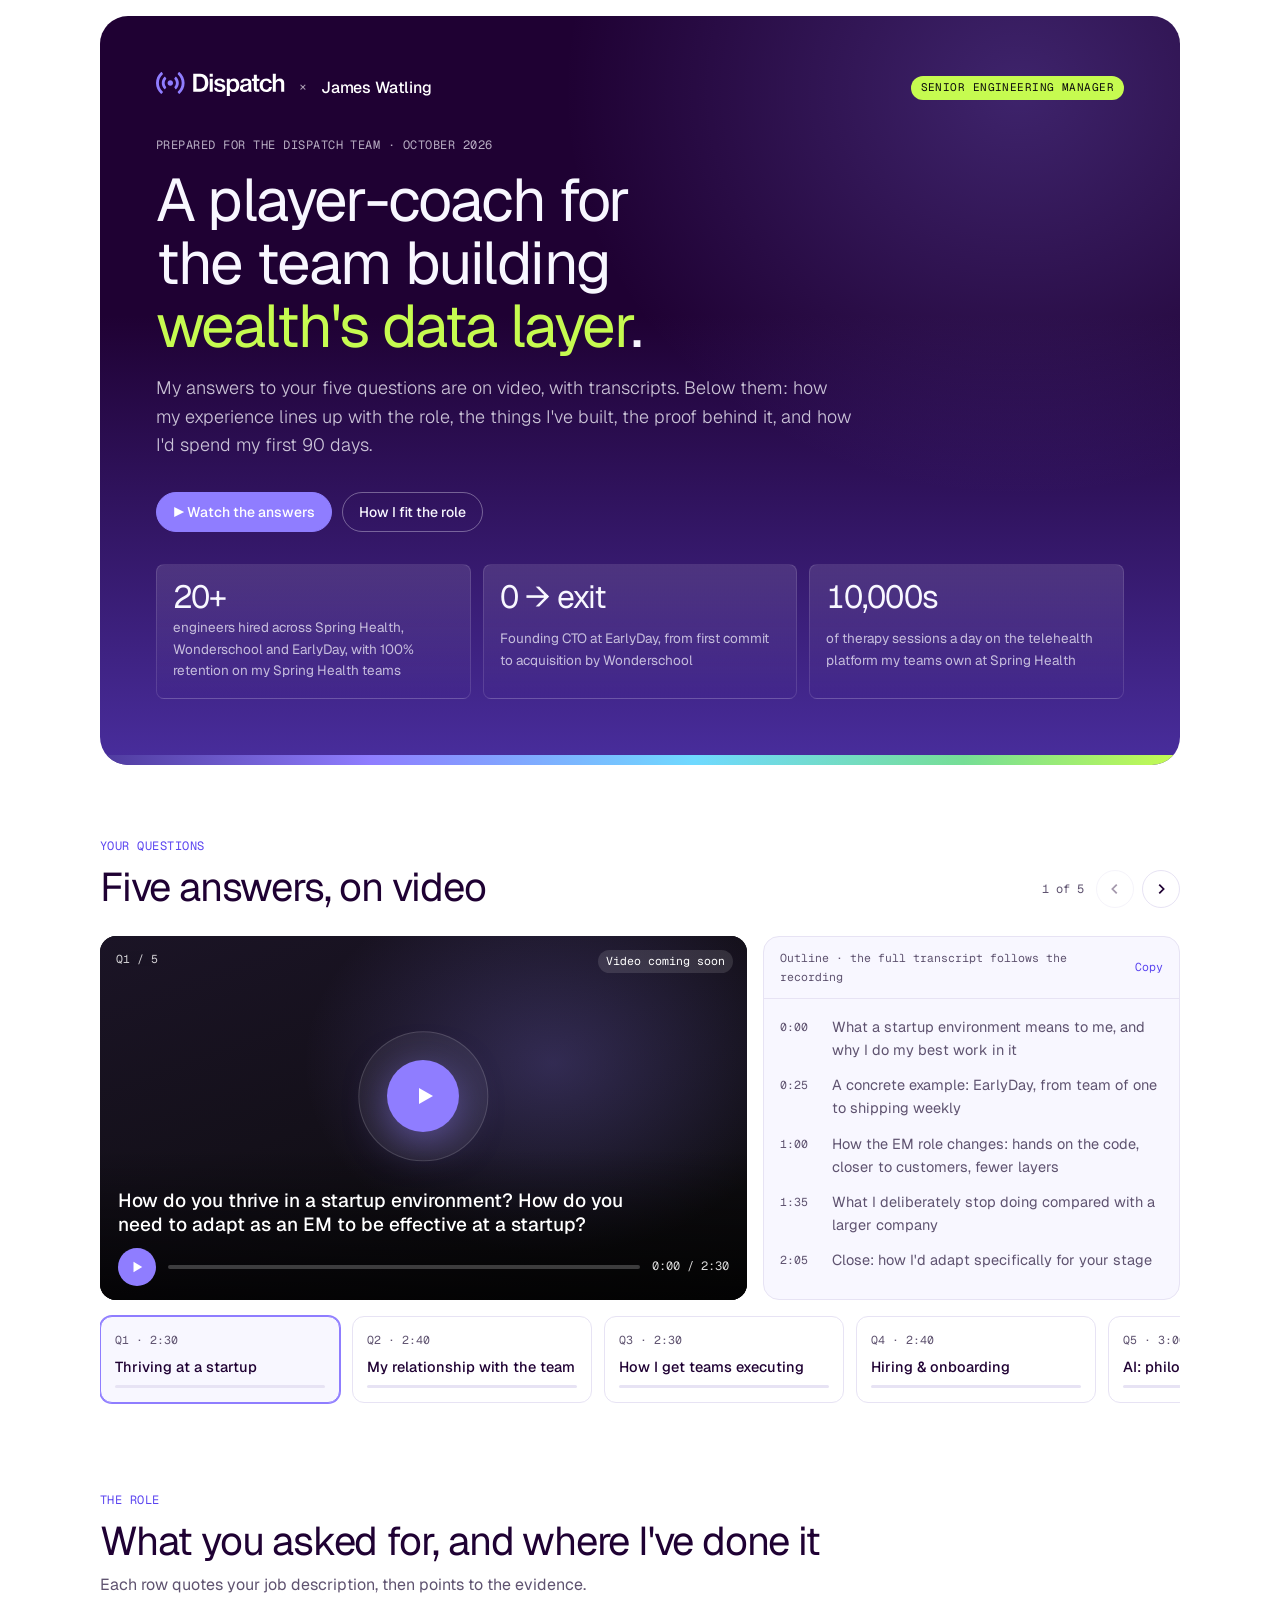
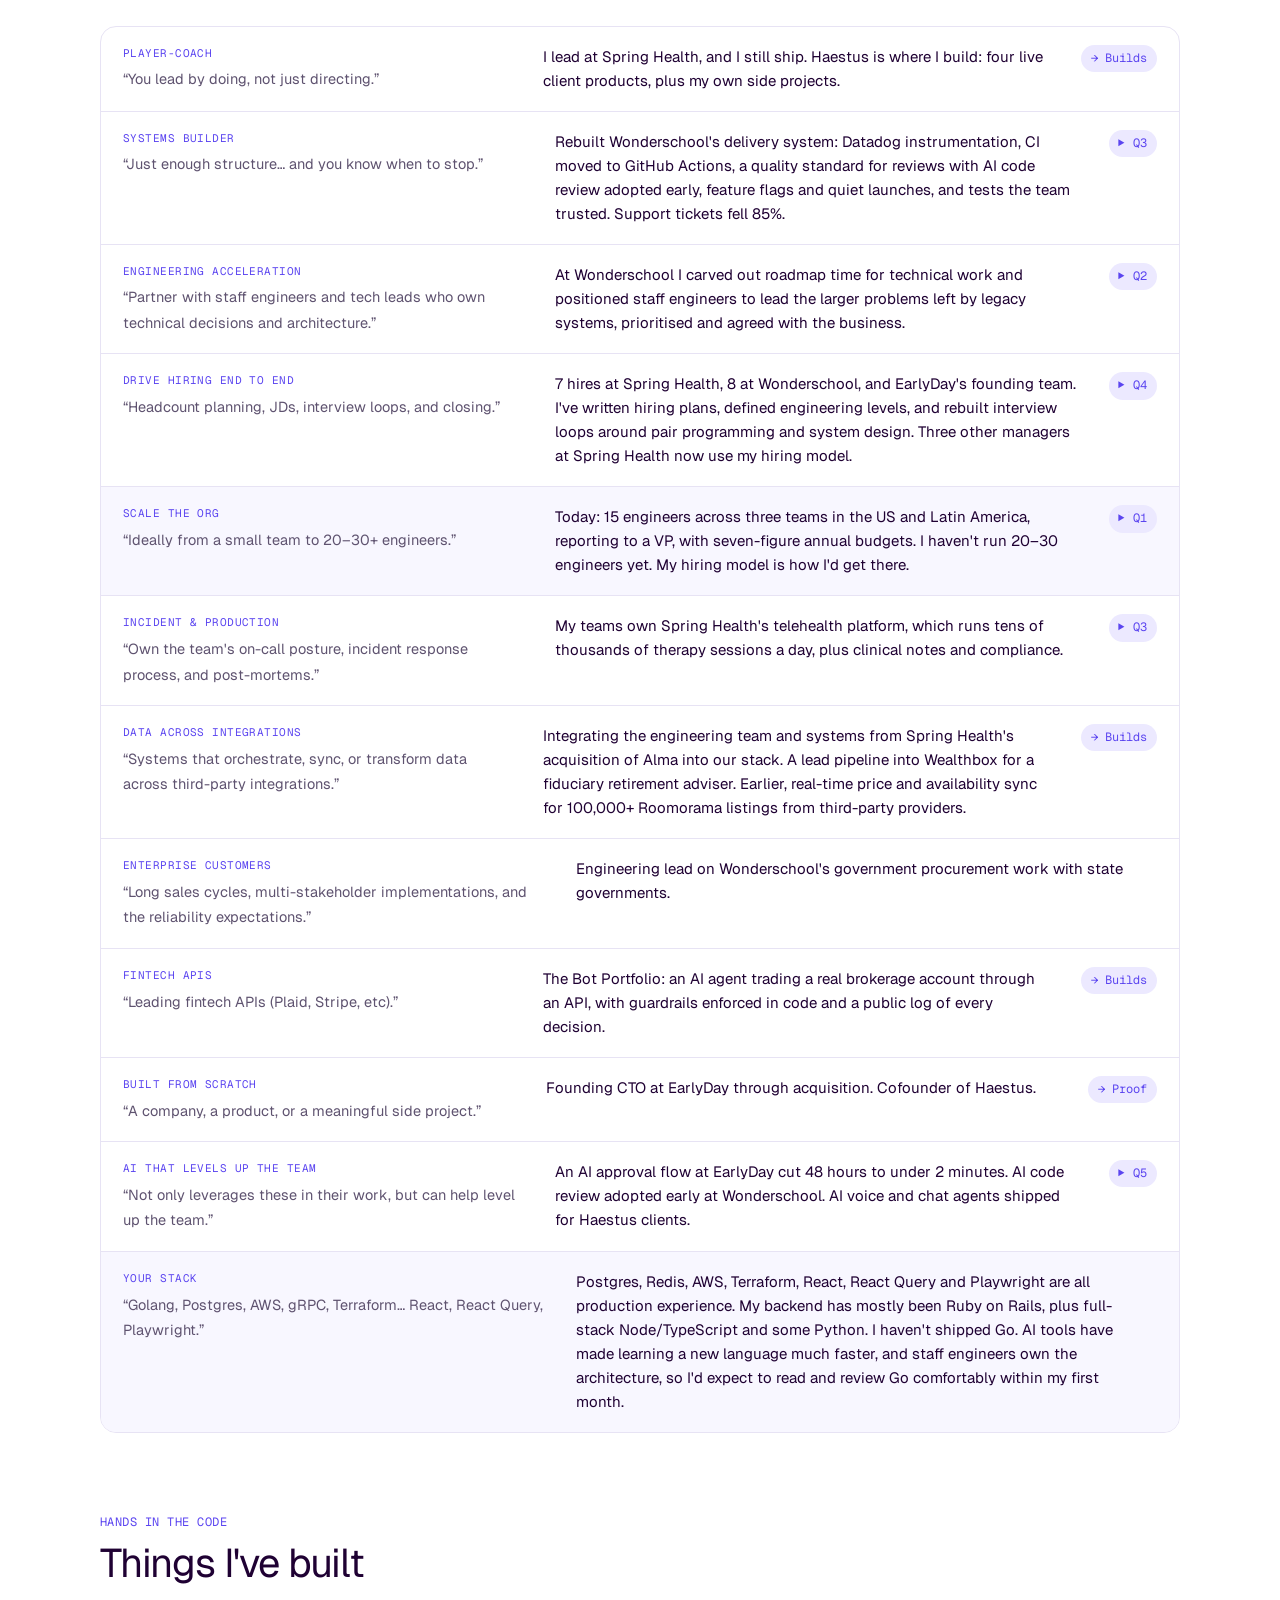
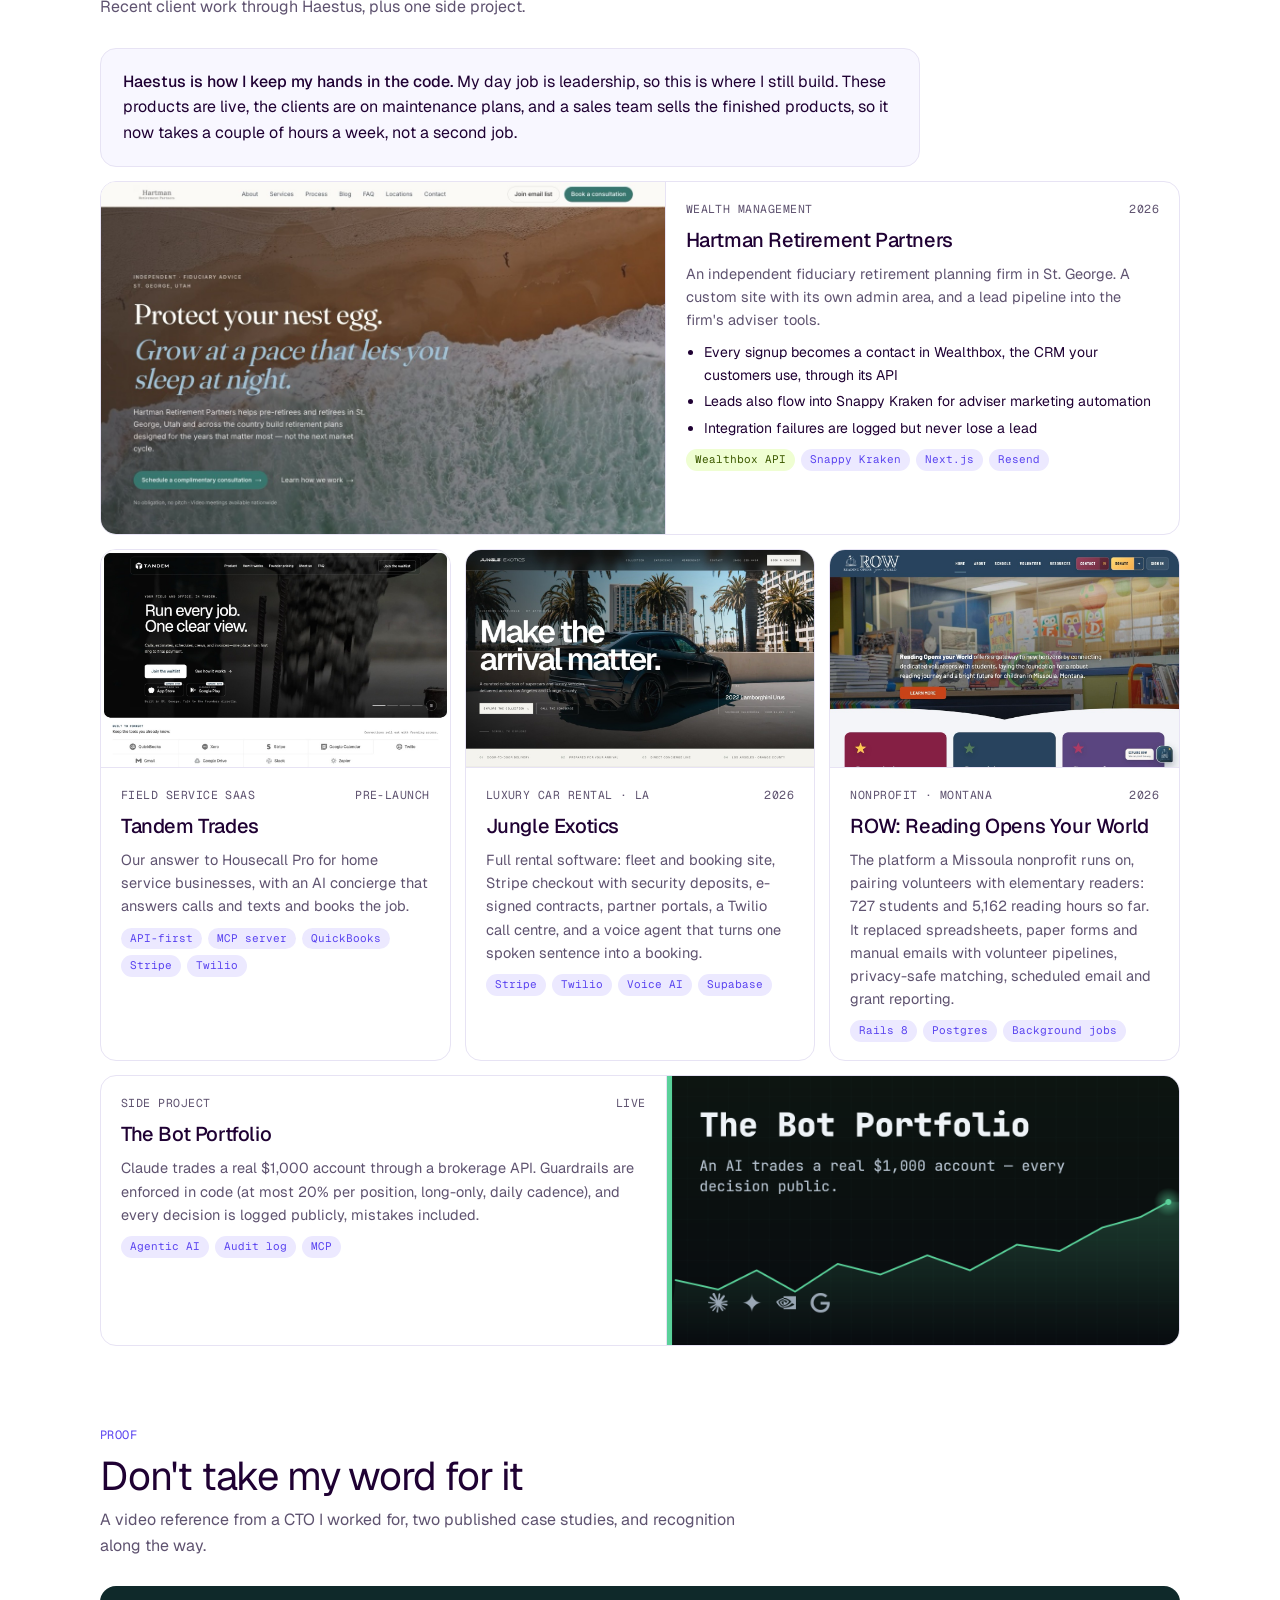
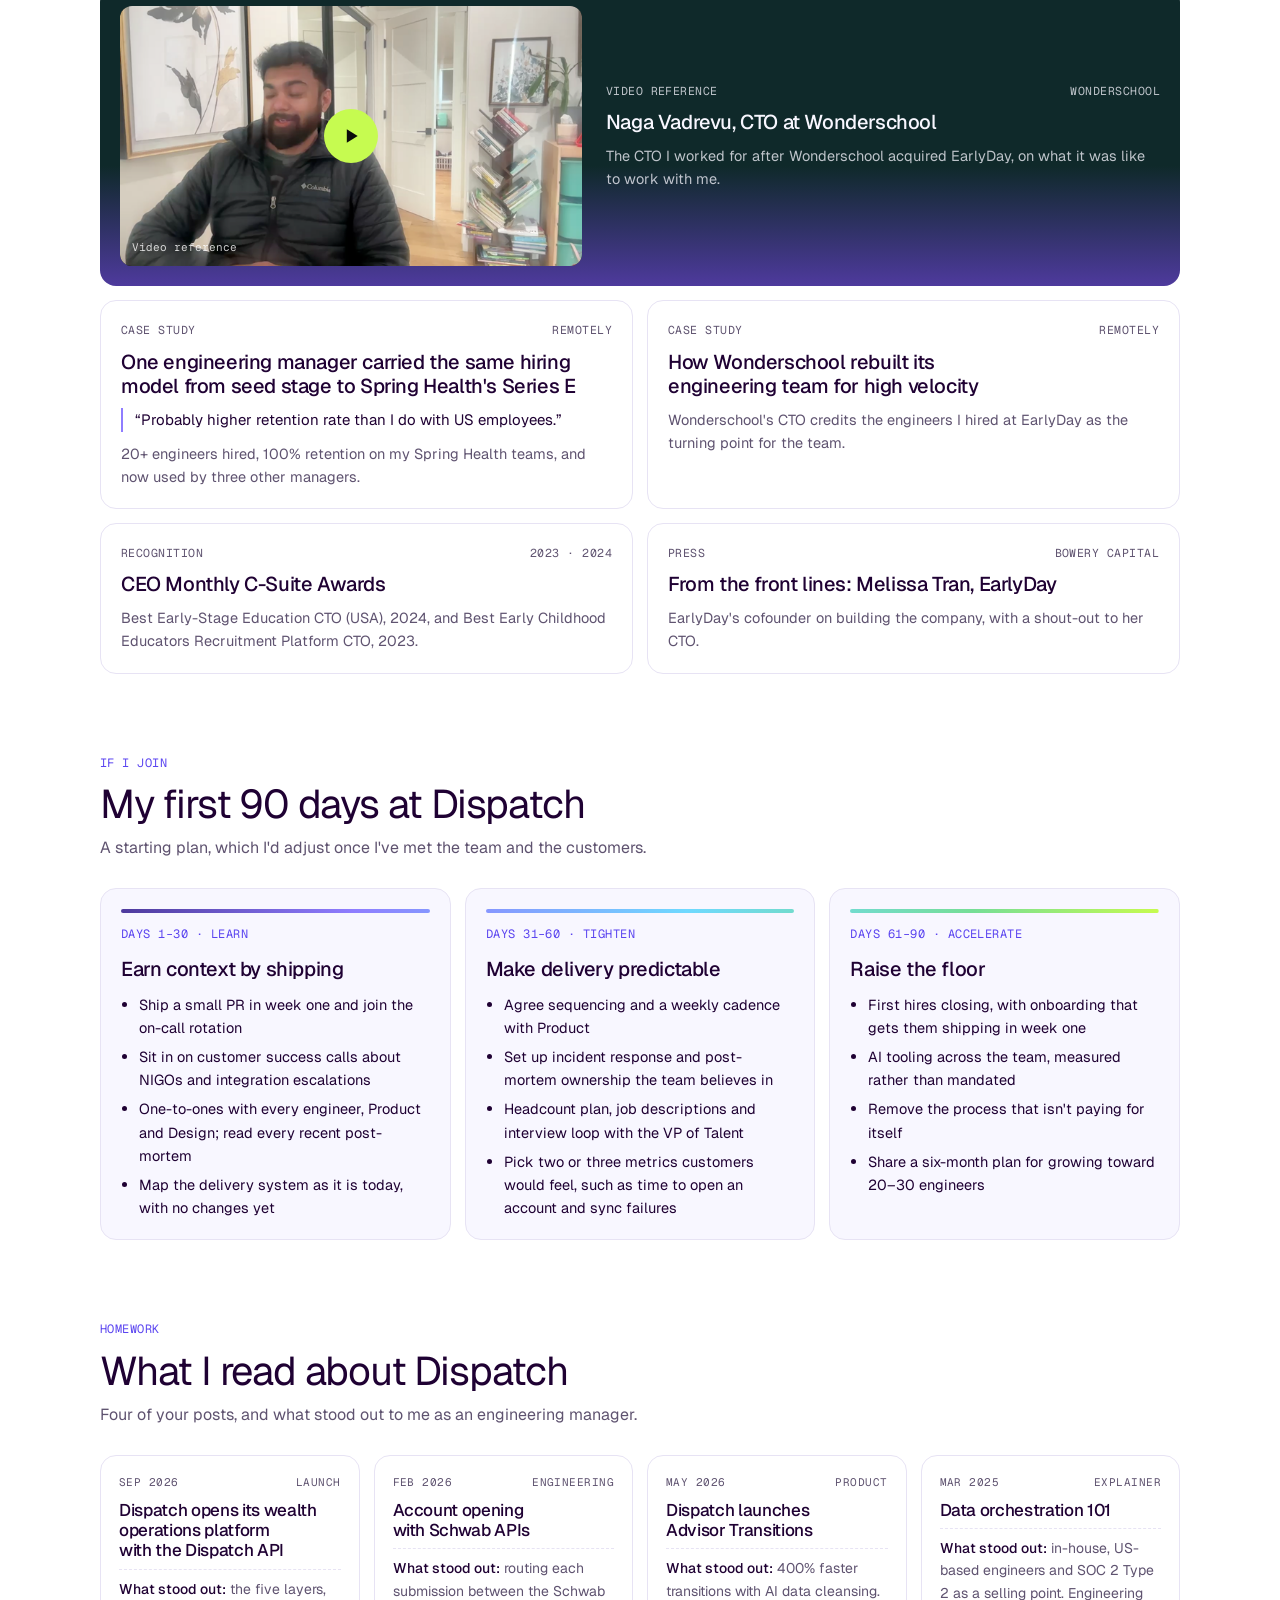
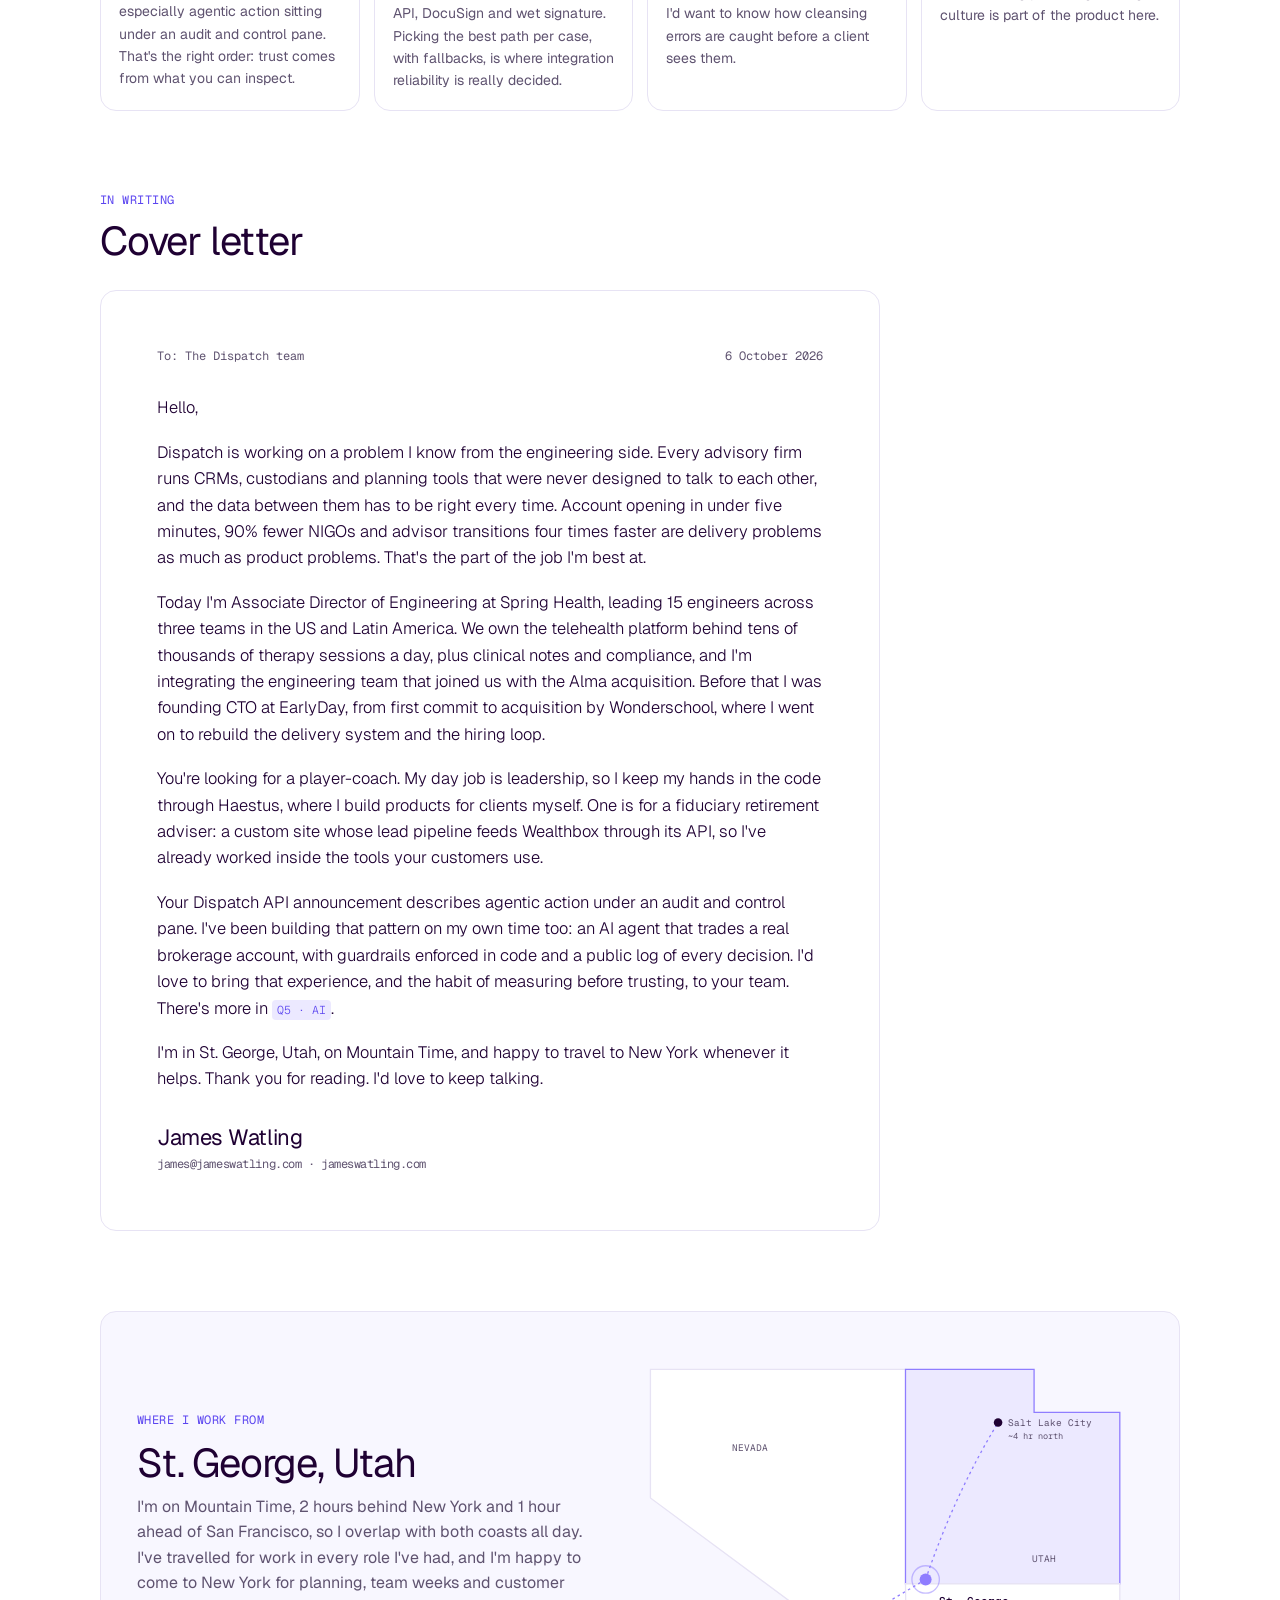
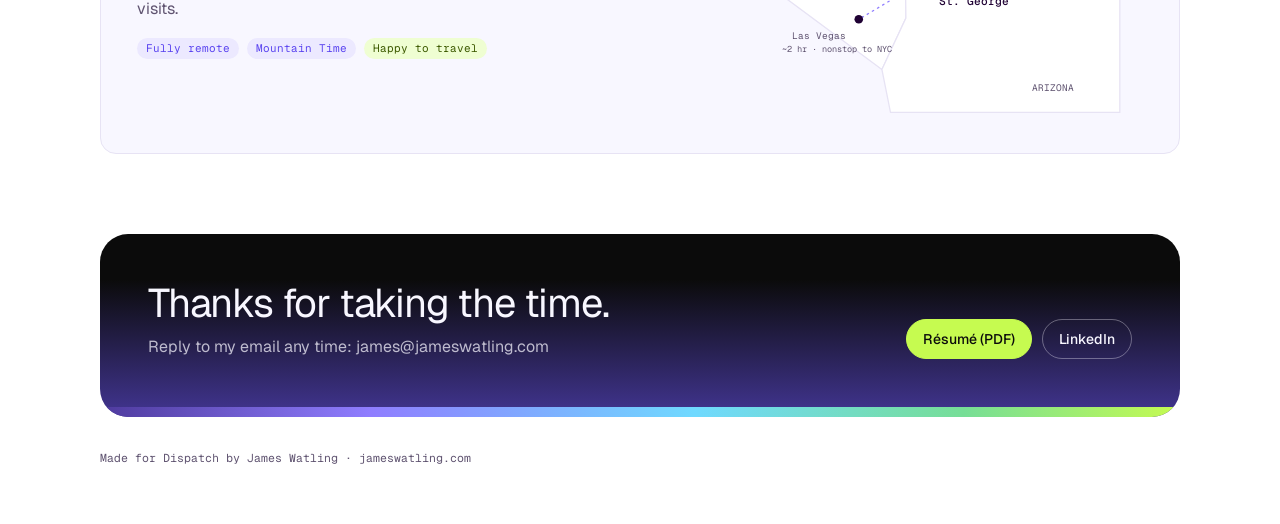
==== apply/dispatch-r8vt/index.html @ 16e6ed68 "feat: add /apply portal with Dispatch application page Shared portal assets (player with transcript " ====
<!DOCTYPE html>
<html lang="en">
<head>
    <meta charset="UTF-8">
    <meta name="viewport" content="width=device-width, initial-scale=1.0">
    <title>James Watling for Dispatch | Senior Engineering Manager</title>
    <meta name="description" content="James Watling's application for Senior Engineering Manager at Dispatch: video answers, role fit, proof and a 90-day plan.">
    <meta name="robots" content="noindex, nofollow, noarchive">
    <meta property="og:title" content="James Watling for Dispatch">
    <meta property="og:description" content="Video answers to your five questions, how my experience lines up with the role, and a 90-day plan.">
    <meta property="og:image" content="https://www.jameswatling.com/profile.jpeg">
    <link rel="icon" href="/favicon.svg" type="image/svg+xml">
    <link rel="preconnect" href="https://fonts.googleapis.com">
    <link rel="preconnect" href="https://fonts.gstatic.com" crossorigin>
    <link rel="stylesheet" href="https://fonts.googleapis.com/css2?family=Geist:wght@300;400;500;600&family=Geist+Mono:wght@400;500&display=swap">
    <link rel="stylesheet" href="/apply/assets/portal.css">

    <script type="application/json" id="portal-config">
    {
        "company": "Dispatch",
        "slug": "dispatch-r8vt",
        "library": "/apply/library/questions.json",
        "questions": ["startup-em", "team-relationship", "execution-systems", "hiring-onboarding", "ai-philosophy"]
    }
    </script>

    <!-- PostHog (session recording on for portal pages) -->
    <script>
        !function(t,e){var o,n,p,r;e.__SV||(window.posthog && window.posthog.__loaded)||(window.posthog=e,e._i=[],e.init=function(i,s,a){function g(t,e){var o=e.split(".");2==o.length&&(t=t[o[0]],e=o[1]),t[e]=function(){t.push([e].concat(Array.prototype.slice.call(arguments,0)))}}p||((p=t.createElement("script")).type="text/javascript",p.crossOrigin="anonymous",p.async=!0,p.src=s.api_host.replace(".i.posthog.com","-assets.i.posthog.com")+"/static/array.js",p.onerror=function(){p=null},(r=t.getElementsByTagName("script")[0]).parentNode.insertBefore(p,r));var u=e;for(void 0!==a?u=e[a]=[]:a="posthog",u.people=u.people||[],Object.defineProperty(u,"toString",{configurable:!0,enumerable:!0,writable:!0,value:function(t){var e="posthog";return"posthog"!==a&&(e+="."+a),t||(e+=" (stub)"),e}}),Object.defineProperty(u.people,"toString",{configurable:!0,enumerable:!0,writable:!0,value:function(){return u.toString(1)+".people (stub)"}}),o="gu mu yu bu ku init Qu Zu Wu Vu Yu el Gu ec zu lc uc cc hc dc vc capture getExtension Ju fu mc calculateEventProperties gc register register_once register_for_session unregister unregister_for_session wc Uu yc getFeatureFlag getFeatureFlagPayload getFeatureFlagResult getAllFeatureFlags isFeatureEnabled reloadFeatureFlags updateFlags updateEarlyAccessFeatureEnrollment getEarlyAccessFeatures on onFeatureFlags onSurveysLoaded onSessionId getSurveys getActiveMatchingSurveys onActiveMatchingSurveysChanged renderSurvey displaySurvey cancelPendingSurvey canRenderSurvey canRenderSurveyAsync kc identify setPersonProperties unsetPersonProperties group resetGroups setPersonPropertiesForFlags resetPersonPropertiesForFlags setGroupPropertiesForFlags resetGroupPropertiesForFlags reset Sc shutdown setIdentity clearIdentity get_distinct_id getGroups get_session_id get_session_replay_url alias set_config startSessionRecording stopSessionRecording sessionRecordingStarted captureException addExceptionStep captureLog startExceptionAutocapture stopExceptionAutocapture loadToolbar get_property getSessionProperty bc rc createPersonProfile setInternalOrTestUser Cu xu opt_in_capturing opt_out_capturing $u has_opted_in_capturing has_opted_out_capturing get_explicit_consent_status is_capturing clear_opt_in_out_capturing nc debug il Os getPageViewId captureTraceFeedback captureTraceMetric Nu".split(" "),n=0;n<o.length;n++)g(u,o[n]);e._i.push([i,s,a])},e.__SV=1)}(document,window.posthog||[]);
        posthog.init('phc_uS9YEzFe4QTakqyvkuMyk5mhcHxp8qTqK6cs4CFxiitN', {
            api_host: 'https://us.i.posthog.com',
            defaults: '2026-05-30',
            person_profiles: 'identified_only',
        })
    </script>
</head>
<body>
<main>
<div class="wrap">
  <header class="hero" id="top">
    <div class="hero-in">
      <div class="hero-top">
        <div class="cobrand"><span aria-label="Dispatch"><svg viewBox="0 0 145 27" fill="none"><path d="M6.63301 0.322838C6.3774 -0.0370736 5.87151 -0.111508 5.53829 0.178039C2.14527 3.12634 0 7.47322 0 12.3212C0 17.1691 2.14527 21.5159 5.53829 24.4643C5.87151 24.7538 6.37739 24.6794 6.63301 24.3194L7.62461 22.9232C7.8615 22.5897 7.79571 22.1311 7.49181 21.8572C4.88551 19.5082 3.24708 16.106 3.24708 12.3212C3.24708 8.53631 4.88551 5.13407 7.49182 2.7851C7.79572 2.51121 7.8615 2.05263 7.62461 1.71907L6.63301 0.322838Z" fill="#8F7DFF"/><path d="M24.6699 2.78511C24.366 2.5112 24.3002 2.05262 24.5371 1.71907L25.5287 0.322839C25.7844 -0.0370731 26.2902 -0.111508 26.6234 0.178038C30.0165 3.12633 32.1618 7.47323 32.1618 12.3212C32.1618 17.1691 30.0165 21.516 26.6234 24.4643C26.2902 24.7538 25.7844 24.6794 25.5287 24.3195L24.5371 22.9233C24.3002 22.5897 24.366 22.1311 24.6699 21.8572C27.2762 19.5083 28.9147 16.106 28.9147 12.3212C28.9147 8.53623 27.2762 5.13407 24.6699 2.78511Z" fill="#8F7DFF"/><path d="M10.4158 5.64885C10.1545 5.28102 9.63276 5.21238 9.31327 5.53086C7.57181 7.26658 6.49414 9.66791 6.49414 12.3209C6.49414 14.9739 7.57181 17.3751 9.31327 19.1109C9.63276 19.4293 10.1545 19.3607 10.4157 18.9929L11.4232 17.5743C11.6497 17.2554 11.598 16.8205 11.3383 16.528C10.3447 15.4087 9.74121 13.9353 9.74121 12.3209C9.74121 10.7065 10.3447 9.23298 11.3383 8.11375C11.598 7.82116 11.6497 7.38637 11.4232 7.06738L10.4158 5.64885Z" fill="#8F7DFF"/><path d="M20.8232 8.11375C20.5634 7.82116 20.5118 7.38638 20.7383 7.06738L21.7458 5.64885C22.007 5.28102 22.5287 5.21238 22.8483 5.53087C24.5898 7.26659 25.6674 9.66784 25.6674 12.3209C25.6674 14.9739 24.5898 17.3752 22.8483 19.1109C22.5287 19.4294 22.007 19.3608 21.7458 18.9929L20.7383 17.5744C20.5118 17.2554 20.5634 16.8206 20.8232 16.528C21.8169 15.4088 22.4204 13.9353 22.4204 12.3209C22.4204 10.7065 21.8169 9.233 20.8232 8.11375Z" fill="#8F7DFF"/><path d="M16.0807 15.4135C17.7887 15.4135 19.1733 14.029 19.1733 12.3211C19.1733 10.6132 17.7887 9.22864 16.0807 9.22864C14.3728 9.22864 12.9883 10.6132 12.9883 12.3211C12.9883 14.029 14.3728 15.4135 16.0807 15.4135Z" fill="#8F7DFF"/><path d="M134.821 7.4277C134.821 7.83205 134.794 8.93725 134.767 9.7729H134.848C135.818 8.23639 137.274 7.31988 139.296 7.31988C142.396 7.31988 144.256 9.23377 144.256 12.3338V22.0919H140.832V12.8998C140.832 11.2016 139.835 10.1503 138.083 10.1503C136.169 10.1503 134.821 11.6059 134.821 13.6546V22.0919H131.398V2.03644H134.821V7.4277Z" fill="currentColor"/><path d="M123.976 22.5232C119.528 22.5232 116.67 19.1807 116.67 14.9216C116.67 10.6355 119.501 7.31989 123.922 7.31989C127.588 7.31989 129.906 9.39552 130.418 12.4955H127.076C126.752 10.932 125.674 9.93465 123.949 9.93465C121.442 9.93465 120.148 12.0103 120.148 14.9216C120.148 17.752 121.442 19.8546 123.949 19.8546C125.836 19.8546 126.968 18.7494 127.156 16.8624H130.499C130.283 20.205 127.83 22.5232 123.976 22.5232Z" fill="currentColor"/><path d="M107.88 10.0425V7.69726H110.091V3.11469H113.46V7.69726H116.344V10.0425H113.46V18.1024C113.46 19.1537 114.026 19.4502 114.997 19.4502C115.347 19.4502 115.832 19.3963 116.102 19.3424H116.264V22.0111C115.697 22.1189 114.916 22.2267 113.999 22.2267C111.681 22.2267 110.091 21.3911 110.091 18.8572V10.0425H107.88Z" fill="currentColor"/><path d="M104.412 22.0919C104.17 21.7685 103.981 21.2024 103.927 20.232H103.873C102.93 21.4989 101.636 22.4424 99.3446 22.4424C96.5412 22.4424 94.4386 20.9867 94.4386 18.1833C94.4386 14.9216 96.9186 14.1398 100.342 13.7355C102.714 13.439 103.9 13.0616 103.9 11.7677C103.9 10.5277 103.038 9.69204 101.312 9.69204C99.3986 9.69204 98.4551 10.5816 98.3742 12.0103H95.1395C95.2473 9.55726 97.1881 7.31989 101.286 7.31989C102.93 7.31989 104.197 7.56249 105.14 8.15553C106.488 8.96422 107.189 10.339 107.189 12.2529V19.8276C107.189 21.0137 107.405 21.6337 107.728 21.8493V22.0919H104.412ZM100.342 20.0972C102.687 20.0972 103.981 18.4798 103.981 16.8624V14.7329C103.307 15.1642 102.229 15.4607 101.178 15.6763C99.0751 16.0807 97.8621 16.512 97.8621 18.1024C97.8621 19.6389 99.0212 20.0972 100.342 20.0972Z" fill="currentColor"/><path d="M79.6847 26.9171V7.69727H83.0003V9.82682H83.0812C84.1055 8.18249 85.5342 7.31989 87.5559 7.31989C91.3029 7.31989 93.7559 10.339 93.7559 14.9216C93.7559 19.5581 91.3298 22.5502 87.4481 22.5502C85.5342 22.5502 83.9707 21.7146 83.0812 20.2589H83.0003C83.0542 20.798 83.1081 21.7146 83.1081 23.0624V26.9171H79.6847ZM86.8012 19.8276C89.0655 19.8276 90.2785 17.8328 90.2785 15.0024C90.2785 12.1451 89.1194 10.0964 86.7742 10.0964C84.1864 10.0964 82.9734 12.2798 82.9734 15.0024C82.9734 17.725 84.1594 19.8276 86.8012 19.8276Z" fill="currentColor"/><path d="M71.9415 22.5502C67.8442 22.5502 65.472 20.5824 65.2563 17.6711H68.545C68.8146 19.3963 70.1354 20.1241 71.9685 20.1241C73.8554 20.1241 74.745 19.3154 74.745 18.1563C74.745 16.7276 73.2893 16.4581 71.025 16.0268C68.3294 15.4876 65.7685 14.8677 65.7685 11.6059C65.7685 8.88335 68.0868 7.31989 71.4563 7.31989C75.2841 7.31989 77.198 9.04509 77.5484 11.552H74.2867C74.0441 10.312 73.1276 9.63813 71.4293 9.63813C69.8389 9.63813 69.0033 10.3659 69.0033 11.3633C69.0033 12.6303 70.4859 12.8729 72.6693 13.2772C75.3919 13.7894 78.0876 14.4364 78.0876 17.9407C78.0876 20.9598 75.4997 22.5502 71.9415 22.5502Z" fill="currentColor"/><path d="M60.3992 5.35206V2.03644H63.9035V5.35206H60.3992ZM60.4531 22.0919V7.69726H63.8765V22.0919H60.4531Z" fill="currentColor"/><path d="M41.9015 22.092V2.0365H49.7997C55.5953 2.0365 58.9109 6.07995 58.9109 12.1721C58.9109 18.1564 55.6492 22.092 49.584 22.092H41.9015ZM45.6484 18.9112H49.3414C53.304 18.9112 55.0831 16.3773 55.0831 12.1721C55.0831 7.99385 53.3849 5.21734 49.4493 5.21734H45.6484V18.9112Z" fill="currentColor"/></svg></span><span class="x">×</span><span class="me">James Watling</span></div>
        <span class="pill-new">Senior Engineering Manager</span>
      </div>
      <div>
        <div class="label" style="color:rgba(248,247,255,.7)">Prepared for the Dispatch team · October 2026</div>
        <h1 style="margin-top:14px">A player-coach for the team building <em>wealth's data layer</em>.</h1>
        <p class="lede">My answers to your five questions are on video, with transcripts. Below them: how my experience lines up with the role, the things I've built, the proof behind it, and how I'd spend my first 90 days.</p>
      </div>
      <div class="actions">
        <a class="btn" href="#answers">▶ Watch the answers</a>
        <a class="btn ghost" href="#fit">How I fit the role</a>
      </div>
      <div class="stats">
        <div class="stat"><b>20+</b><span>engineers hired across Spring Health, Wonderschool and EarlyDay, with 100% retention on my Spring Health teams</span></div>
        <div class="stat"><b>0 → exit</b><span>Founding CTO at EarlyDay, from first commit to acquisition by Wonderschool</span></div>
        <div class="stat"><b>10,000s</b><span>of therapy sessions a day on the telehealth platform my teams own at Spring Health</span></div>
      </div>
    </div>
    <div class="strip"></div>
  </header>

  <section id="answers" data-sec="Answers">
    <div class="sec-head">
      <div><span class="label">Your questions</span><h2>Five answers, on video</h2></div>
      <div class="nav-btns">
        <span class="pos" id="pos">1 of 5</span>
        <button id="prev" aria-label="Previous question"><svg viewBox="0 0 16 16" fill="none" stroke="currentColor" stroke-width="2"><path d="M10 3 5 8l5 5"/></svg></button>
        <button id="next" aria-label="Next question"><svg viewBox="0 0 16 16" fill="none" stroke="currentColor" stroke-width="2"><path d="m6 3 5 5-5 5"/></svg></button>
      </div>
    </div>
    <div class="player">
      <div class="stage" id="stage">
        <span class="counter" id="counter">Q1 / 5</span>
        <span class="ph">Video coming soon</span>
        <div class="face" aria-hidden="true">JW</div>
        <button class="big-play" id="bigPlay" aria-label="Play answer"><svg viewBox="0 0 24 24" fill="currentColor"><path d="M6 4l14 8-14 8z"/></svg></button>
        <div class="lower">
          <div class="qtitle" id="qtitle"></div>
          <div class="controls">
            <button class="play" id="play" aria-label="Play"><svg viewBox="0 0 16 16" fill="currentColor" id="playIcon"><path d="M4 2l10 6-10 6z"/></svg></button>
            <div class="bar" id="bar"><i id="fill"></i></div>
            <span class="time" id="time">0:00 / 0:00</span>
          </div>
        </div>
      </div>
      <aside class="transcript" aria-label="Transcript">
        <div class="t-head"><span id="tHead">Transcript</span><button id="copyT">Copy</button></div>
        <div class="t-body" id="tbody"></div>
      </aside>
    </div>
    <div class="rail" id="rail" role="list"></div>
  </section>

  <section id="fit" data-sec="Role fit">
    <div class="sec-head">
      <div><span class="label">The role</span><h2>What you asked for, and where I've done it</h2>
      <p>Each row quotes your job description, then points to the evidence.</p></div>
    </div>
    <div class="fit">
      <div class="fit-row"><div class="ask"><span class="label">Player-Coach</span><q>You lead by doing, not just directing.</q></div>
        <div class="ev">I lead at Spring Health, and I still ship. Haestus is where I build: four live client products, plus my own side projects.</div>
        <div class="go"><button data-goto-sec="builds">→ Builds</button></div></div>
      <div class="fit-row"><div class="ask"><span class="label">Systems Builder</span><q>Just enough structure… and you know when to stop.</q></div>
        <div class="ev">Rebuilt Wonderschool's delivery system: Datadog instrumentation, CI moved to GitHub Actions, a quality standard for reviews with AI code review adopted early, feature flags and quiet launches, and tests the team trusted. Support tickets fell 85%.</div>
        <div class="go"><button data-goto-q="execution-systems">▶ Q3</button></div></div>
      <div class="fit-row"><div class="ask"><span class="label">Engineering Acceleration</span><q>Partner with staff engineers and tech leads who own technical decisions and architecture.</q></div>
        <div class="ev">At Wonderschool I carved out roadmap time for technical work and positioned staff engineers to lead the larger problems left by legacy systems, prioritised and agreed with the business.</div>
        <div class="go"><button data-goto-q="team-relationship">▶ Q2</button></div></div>
      <div class="fit-row"><div class="ask"><span class="label">Drive hiring end to end</span><q>Headcount planning, JDs, interview loops, and closing.</q></div>
        <div class="ev">7 hires at Spring Health, 8 at Wonderschool, and EarlyDay's founding team. I've written hiring plans, defined engineering levels, and rebuilt interview loops around pair programming and system design. Three other managers at Spring Health now use my hiring model.</div>
        <div class="go"><button data-goto-q="hiring-onboarding">▶ Q4</button></div></div>
      <div class="fit-row gap"><div class="ask"><span class="label">Scale the org</span><q>Ideally from a small team to 20–30+ engineers.</q></div>
        <div class="ev">Today: 15 engineers across three teams in the US and Latin America, reporting to a VP, with seven-figure annual budgets. I haven't run 20–30 engineers yet. My hiring model is how I'd get there.</div>
        <div class="go"><button data-goto-q="startup-em">▶ Q1</button></div></div>
      <div class="fit-row"><div class="ask"><span class="label">Incident &amp; production</span><q>Own the team's on-call posture, incident response process, and post-mortems.</q></div>
        <div class="ev">My teams own Spring Health's telehealth platform, which runs tens of thousands of therapy sessions a day, plus clinical notes and compliance.</div>
        <div class="go"><button data-goto-q="execution-systems">▶ Q3</button></div></div>
      <div class="fit-row"><div class="ask"><span class="label">Data across integrations</span><q>Systems that orchestrate, sync, or transform data across third-party integrations.</q></div>
        <div class="ev">Integrating the engineering team and systems from Spring Health's acquisition of Alma into our stack. A lead pipeline into Wealthbox for a fiduciary retirement adviser. Earlier, real-time price and availability sync for 100,000+ Roomorama listings from third-party providers.</div>
        <div class="go"><button data-goto-sec="builds">→ Builds</button></div></div>
      <div class="fit-row"><div class="ask"><span class="label">Enterprise customers</span><q>Long sales cycles, multi-stakeholder implementations, and the reliability expectations.</q></div>
        <div class="ev">Engineering lead on Wonderschool's government procurement work with state governments.</div>
        <div class="go"></div></div>
      <div class="fit-row"><div class="ask"><span class="label">Fintech APIs</span><q>Leading fintech APIs (Plaid, Stripe, etc).</q></div>
        <div class="ev">The Bot Portfolio: an AI agent trading a real brokerage account through an API, with guardrails enforced in code and a public log of every decision.</div>
        <div class="go"><button data-goto-sec="builds">→ Builds</button></div></div>
      <div class="fit-row"><div class="ask"><span class="label">Built from scratch</span><q>A company, a product, or a meaningful side project.</q></div>
        <div class="ev">Founding CTO at EarlyDay through acquisition. Cofounder of Haestus.</div>
        <div class="go"><button data-goto-sec="proof">→ Proof</button></div></div>
      <div class="fit-row"><div class="ask"><span class="label">AI that levels up the team</span><q>Not only leverages these in their work, but can help level up the team.</q></div>
        <div class="ev">An AI approval flow at EarlyDay cut 48 hours to under 2 minutes. AI code review adopted early at Wonderschool. AI voice and chat agents shipped for Haestus clients.</div>
        <div class="go"><button data-goto-q="ai-philosophy">▶ Q5</button></div></div>
      <div class="fit-row gap"><div class="ask"><span class="label">Your stack</span><q>Golang, Postgres, AWS, gRPC, Terraform… React, React Query, Playwright.</q></div>
        <div class="ev">Postgres, Redis, AWS, Terraform, React, React Query and Playwright are all production experience. My backend has mostly been Ruby on Rails, plus full-stack Node/TypeScript and some Python. I haven't shipped Go. AI tools have made learning a new language much faster, and staff engineers own the architecture, so I'd expect to read and review Go comfortably within my first month.</div>
        <div class="go"></div></div>
    </div>
  </section>

  <section id="builds" data-sec="Builds">
    <div class="sec-head">
      <div><span class="label">Hands in the code</span><h2>Things I've built</h2>
      <p>Recent client work through Haestus, plus one side project.</p></div>
    </div>
    <div class="builds-intro">
      <p><b>Haestus is how I keep my hands in the code.</b> My day job is leadership, so this is where I still build. These products are live, the clients are on maintenance plans, and a sales team sells the finished products, so it now takes a couple of hours a week, not a second job.</p>
    </div>
    <div class="builds">
      <a class="build wide" href="https://www.hartmanretirement.com" target="_blank" rel="noopener" data-track="build_opened" data-label="Hartman Retirement Partners">
        <div class="shot"><img src="/apply/assets/shots/hartman.jpg" alt="Hartman Retirement Partners homepage" loading="lazy"></div>
        <div class="body">
          <span class="k"><span>Wealth management</span><span>2026</span></span>
          <h3>Hartman Retirement Partners</h3>
          <p>An independent fiduciary retirement planning firm in St. George. A custom site with its own admin area, and a lead pipeline into the firm's adviser tools.</p>
          <ul><li>Every signup becomes a contact in Wealthbox, the CRM your customers use, through its API</li><li>Leads also flow into Snappy Kraken for adviser marketing automation</li><li>Integration failures are logged but never lose a lead</li></ul>
          <div class="chips"><span class="chip lime">Wealthbox API</span><span class="chip">Snappy Kraken</span><span class="chip">Next.js</span><span class="chip">Resend</span></div>
        </div>
      </a>
      <a class="build" href="https://tandemtrades.app" target="_blank" rel="noopener" data-track="build_opened" data-label="Tandem Trades">
        <div class="shot"><img src="/apply/assets/shots/tandem.jpg" alt="Tandem Trades homepage" loading="lazy"></div>
        <div class="body">
          <span class="k"><span>Field service SaaS</span><span>Pre-launch</span></span>
          <h3>Tandem Trades</h3>
          <p>Our answer to Housecall Pro for home service businesses, with an AI concierge that answers calls and texts and books the job.</p>
          <div class="chips"><span class="chip">API-first</span><span class="chip">MCP server</span><span class="chip">QuickBooks</span><span class="chip">Stripe</span><span class="chip">Twilio</span></div>
        </div>
      </a>
      <a class="build" href="https://jungle.haestus.dev" target="_blank" rel="noopener" data-track="build_opened" data-label="Jungle Exotics">
        <div class="shot"><img src="/apply/assets/shots/jungle.jpg" alt="Jungle Exotics homepage" loading="lazy"></div>
        <div class="body">
          <span class="k"><span>Luxury car rental · LA</span><span>2026</span></span>
          <h3>Jungle Exotics</h3>
          <p>Full rental software: fleet and booking site, Stripe checkout with security deposits, e-signed contracts, partner portals, a Twilio call centre, and a voice agent that turns one spoken sentence into a booking.</p>
          <div class="chips"><span class="chip">Stripe</span><span class="chip">Twilio</span><span class="chip">Voice AI</span><span class="chip">Supabase</span></div>
        </div>
      </a>
      <a class="build" href="https://readwithrow.org" target="_blank" rel="noopener" data-track="build_opened" data-label="ROW, Reading Opens Your World">
        <div class="shot"><img src="/apply/assets/shots/row.jpg" alt="ROW, Reading Opens Your World homepage" loading="lazy"></div>
        <div class="body">
          <span class="k"><span>Nonprofit · Montana</span><span>2026</span></span>
          <h3>ROW: Reading Opens Your World</h3>
          <p>The platform a Missoula nonprofit runs on, pairing volunteers with elementary readers: 727 students and 5,162 reading hours so far. It replaced spreadsheets, paper forms and manual emails with volunteer pipelines, privacy-safe matching, scheduled email and grant reporting.</p>
          <div class="chips"><span class="chip">Rails 8</span><span class="chip">Postgres</span><span class="chip">Background jobs</span></div>
        </div>
      </a>
      <a class="build wide flip" href="https://thebotportfolio.com" target="_blank" rel="noopener" data-track="build_opened" data-label="The Bot Portfolio">
        <div class="shot"><img src="/botportfolio-og.png" alt="The Bot Portfolio" loading="lazy" style="object-position:left center"></div>
        <div class="body">
          <span class="k"><span>Side project</span><span>Live</span></span>
          <h3>The Bot Portfolio</h3>
          <p>Claude trades a real $1,000 account through a brokerage API. Guardrails are enforced in code (at most 20% per position, long-only, daily cadence), and every decision is logged publicly, mistakes included.</p>
          <div class="chips"><span class="chip">Agentic AI</span><span class="chip">Audit log</span><span class="chip">MCP</span></div>
        </div>
      </a>
    </div>
  </section>

  <section id="proof" data-sec="Proof">
    <div class="sec-head">
      <div><span class="label">Proof</span><h2>Don't take my word for it</h2>
      <p>A video reference from a CTO I worked for, two published case studies, and recognition along the way.</p></div>
    </div>
    <div class="proof">
      <div class="pc feature">
        <div class="mini-stage" data-inline-video="/naga.mp4" data-name="Naga reference video" role="button" tabindex="0" aria-label="Play video reference from Naga Vadrevu">
          <img src="/naga-poster.png" alt="" loading="lazy">
          <span><svg width="20" height="20" viewBox="0 0 24 24" fill="currentColor"><path d="M7 4l13 8-13 8z"/></svg></span>
          <small>Video reference</small>
        </div>
        <div style="display:grid;gap:10px;align-content:center"><span class="k"><span>Video reference</span><span>Wonderschool</span></span><h3>Naga Vadrevu, CTO at Wonderschool</h3><p>The CTO I worked for after Wonderschool acquired EarlyDay, on what it was like to work with me.</p></div>
      </div>
      <a class="pc" href="https://www.remotely.works/customer-stories/spring-health-builds-engineering-teams-that-last" target="_blank" rel="noopener" data-track="proof_opened" data-label="the Remotely Spring Health case study">
        <span class="k"><span>Case study</span><span>Remotely</span></span>
        <h3>One engineering manager carried the same hiring model from seed stage to Spring Health's Series E</h3>
        <blockquote>“Probably higher retention rate than I do with US employees.”</blockquote>
        <p>20+ engineers hired, 100% retention on my Spring Health teams, and now used by three other managers.</p>
      </a>
      <a class="pc" href="https://www.remotely.works/customer-stories/wonderschool" target="_blank" rel="noopener" data-track="proof_opened" data-label="the Remotely Wonderschool case study">
        <span class="k"><span>Case study</span><span>Remotely</span></span>
        <h3>How Wonderschool rebuilt its engineering team for high velocity</h3>
        <p>Wonderschool's CTO credits the engineers I hired at EarlyDay as the turning point for the team.</p>
      </a>
      <a class="pc" href="https://www.ceo-review.com/winners/earlyday-2/" target="_blank" rel="noopener" data-track="proof_opened" data-label="the CEO Monthly award">
        <span class="k"><span>Recognition</span><span>2023 · 2024</span></span>
        <h3>CEO Monthly C-Suite Awards</h3>
        <p>Best Early-Stage Education CTO (USA), 2024, and Best Early Childhood Educators Recruitment Platform CTO, 2023.</p>
      </a>
      <a class="pc" href="https://bowerycap.com/blog/insights/from-the-front-lines-melissa-tran-earlyday" target="_blank" rel="noopener" data-track="proof_opened" data-label="the Bowery Capital founder interview">
        <span class="k"><span>Press</span><span>Bowery Capital</span></span>
        <h3>From the front lines: Melissa Tran, EarlyDay</h3>
        <p>EarlyDay's cofounder on building the company, with a shout-out to her CTO.</p>
      </a>
    </div>
  </section>

  <section id="plan" data-sec="First 90 days">
    <div class="sec-head">
      <div><span class="label">If I join</span><h2>My first 90 days at Dispatch</h2>
      <p>A starting plan, which I'd adjust once I've met the team and the customers.</p></div>
    </div>
    <div class="plan">
      <div class="phase"><div class="bar2" style="background-position:0 0"></div><span class="label">Days 1–30 · Learn</span><h3>Earn context by shipping</h3>
        <ul><li>Ship a small PR in week one and join the on-call rotation</li><li>Sit in on customer success calls about NIGOs and integration escalations</li><li>One-to-ones with every engineer, Product and Design; read every recent post-mortem</li><li>Map the delivery system as it is today, with no changes yet</li></ul></div>
      <div class="phase"><div class="bar2" style="background-position:50% 0"></div><span class="label">Days 31–60 · Tighten</span><h3>Make delivery predictable</h3>
        <ul><li>Agree sequencing and a weekly cadence with Product</li><li>Set up incident response and post-mortem ownership the team believes in</li><li>Headcount plan, job descriptions and interview loop with the VP of Talent</li><li>Pick two or three metrics customers would feel, such as time to open an account and sync failures</li></ul></div>
      <div class="phase"><div class="bar2" style="background-position:100% 0"></div><span class="label">Days 61–90 · Accelerate</span><h3>Raise the floor</h3>
        <ul><li>First hires closing, with onboarding that gets them shipping in week one</li><li>AI tooling across the team, measured rather than mandated</li><li>Remove the process that isn't paying for itself</li><li>Share a six-month plan for growing toward 20–30 engineers</li></ul></div>
    </div>
  </section>

  <section id="reading" data-sec="Reading">
    <div class="sec-head">
      <div><span class="label">Homework</span><h2>What I read about Dispatch</h2>
      <p>Four of your posts, and what stood out to me as an engineering manager.</p></div>
    </div>
    <div class="reads">
      <a class="rd" href="https://www.dispatch.io/blog/dispatch-opens-its-wealth-operations-platform-to-the-industry-with-launch-of-the-dispatch-api" target="_blank" rel="noopener" data-track="article_clicked" data-label="the Dispatch API launch post">
        <span class="k"><span>Sep 2026</span><span>Launch</span></span><h3 style="font-size:17px">Dispatch opens its wealth operations platform with the Dispatch API</h3>
        <span class="take"><b>What stood out:</b> the five layers, especially agentic action sitting under an audit and control pane. That's the right order: trust comes from what you can inspect.</span></a>
      <a class="rd" href="https://www.dispatch.io/blog/dispatch-account-opening-with-schwab-apis" target="_blank" rel="noopener" data-track="article_clicked" data-label="the Schwab APIs post">
        <span class="k"><span>Feb 2026</span><span>Engineering</span></span><h3 style="font-size:17px">Account opening with Schwab APIs</h3>
        <span class="take"><b>What stood out:</b> routing each submission between the Schwab API, DocuSign and wet signature. Picking the best path per case, with fallbacks, is where integration reliability is really decided.</span></a>
      <a class="rd" href="https://www.dispatch.io/blog/dispatch-launches-advisor-transitions" target="_blank" rel="noopener" data-track="article_clicked" data-label="the Advisor Transitions post">
        <span class="k"><span>May 2026</span><span>Product</span></span><h3 style="font-size:17px">Dispatch launches Advisor Transitions</h3>
        <span class="take"><b>What stood out:</b> 400% faster transitions with AI data cleansing. I'd want to know how cleansing errors are caught before a client sees them.</span></a>
      <a class="rd" href="https://www.dispatch.io/blog/data-orchestration-101" target="_blank" rel="noopener" data-track="article_clicked" data-label="the Data orchestration 101 post">
        <span class="k"><span>Mar 2025</span><span>Explainer</span></span><h3 style="font-size:17px">Data orchestration 101</h3>
        <span class="take"><b>What stood out:</b> in-house, US-based engineers and SOC 2 Type 2 as a selling point. Engineering culture is part of the product here.</span></a>
    </div>
  </section>

  <section id="letter" data-sec="Cover letter">
    <div class="sec-head"><div><span class="label">In writing</span><h2>Cover letter</h2></div></div>
    <article class="letter">
      <div class="meta"><span>To: The Dispatch team</span><span>6 October 2026</span></div>
      <p>Hello,</p>
      <p>Dispatch is working on a problem I know from the engineering side. Every advisory firm runs CRMs, custodians and planning tools that were never designed to talk to each other, and the data between them has to be right every time. Account opening in under five minutes, 90% fewer NIGOs and advisor transitions four times faster are delivery problems as much as product problems. That's the part of the job I'm best at.</p>
      <p>Today I'm Associate Director of Engineering at Spring Health, leading 15 engineers across three teams in the US and Latin America. We own the telehealth platform behind tens of thousands of therapy sessions a day, plus clinical notes and compliance, and I'm integrating the engineering team that joined us with the Alma acquisition. Before that I was founding CTO at EarlyDay, from first commit to acquisition by Wonderschool, where I went on to rebuild the delivery system and the hiring loop.</p>
      <p>You're looking for a player-coach. My day job is leadership, so I keep my hands in the code through Haestus, where I build products for clients myself. One is for a fiduciary retirement adviser: a custom site whose lead pipeline feeds Wealthbox through its API, so I've already worked inside the tools your customers use.</p>
      <p>Your Dispatch API announcement describes agentic action under an audit and control pane. I've been building that pattern on my own time too: an AI agent that trades a real brokerage account, with guardrails enforced in code and a public log of every decision. I'd love to bring that experience, and the habit of measuring before trusting, to your team. There's more in <button class="ref" data-goto-q="ai-philosophy">Q5 · AI</button>.</p>
      <p>I'm in St. George, Utah, on Mountain Time, and happy to travel to New York whenever it helps. Thank you for reading. I'd love to keep talking.</p>
      <div class="sig">James Watling<small>james@jameswatling.com · jameswatling.com</small></div>
    </article>
  </section>

  <section id="where" data-sec="Location">
    <div class="where">
      <div>
        <span class="label" style="color:var(--purple-ink)">Where I work from</span>
        <h2 style="margin-top:10px">St. George, Utah</h2>
        <p>I'm on Mountain Time, 2 hours behind New York and 1 hour ahead of San Francisco, so I overlap with both coasts all day. I've travelled for work in every role I've had, and I'm happy to come to New York for planning, team weeks and customer visits.</p>
        <div class="facts"><span class="chip">Fully remote</span><span class="chip">Mountain Time</span><span class="chip lime">Happy to travel</span></div>
      </div>
      <svg class="map" viewBox="0 0 600 430" role="img" aria-label="Map showing St. George in southern Utah, about two hours from Las Vegas and four hours from Salt Lake City">
        <polygon class="state" points="25,25 323,25 323,315 295,375 25,175"/>
        <polygon class="state home" points="322.5,25 472.5,25 472.5,75 572.5,75 572.5,275 322.5,275"/>
        <polygon class="state" points="322.5,275 572.5,275 572.5,425 305,425 295,375 323,315"/>
        <text x="120" y="120">NEVADA</text><text x="470" y="250">UTAH</text><text x="470" y="400">ARIZONA</text>
        <path class="route" d="M346 270 L268 316.5"/>
        <path class="route" d="M346 270 Q 380 170 430.5 87"/>
        <circle class="city" cx="268" cy="316.5" r="5"/><text x="190" y="340">Las Vegas</text><text x="178" y="355" style="font-size:10px">~2 hr · nonstop to NYC</text>
        <circle class="city" cx="430.5" cy="87" r="5"/><text x="442" y="91">Salt Lake City</text><text x="442" y="106" style="font-size:10px">~4 hr north</text>
        <circle class="ring" cx="346" cy="270" r="16"/>
        <circle class="home-dot" cx="346" cy="270" r="7"/>
        <text class="home-label" x="362" y="300">St. George</text>
      </svg>
    </div>
  </section>

  <div class="closing" id="thanks" data-sec="Closing">
    <div class="in">
      <div><h2>Thanks for taking the time.</h2><p>Reply to my email any time: james@jameswatling.com</p></div>
      <div class="actions">
        <a class="btn lime" href="/docs/Resume.pdf" target="_blank" rel="noopener" data-track="resume_downloaded" data-label="the résumé">Résumé (PDF)</a>
        <a class="btn ghost" href="https://www.linkedin.com/in/team-lead" target="_blank" rel="noopener" data-track="link_clicked" data-label="LinkedIn">LinkedIn</a>
      </div>
    </div>
    <div class="strip"></div>
  </div>
</div>
<footer><div class="wrap">Made for Dispatch by James Watling · jameswatling.com</div></footer>
</main>
<script src="/apply/assets/portal.js" defer></script>
</body>
</html>
---- apply/assets/portal.css ----
/* Shared portal styles. Light only. Each company page overrides the brand tokens below in its own <style>.
   Layout: dark gradient panels on a light page, mono labels, pill buttons, gradient strip. */
:root {
  --bg: #ffffff;
  --surface: #f8f7ff;
  --card: #ffffff;
  --ink: #1f0133;
  --muted: #5f5370;
  --line: #e7e3f4;
  --purple: #8f7dff;
  --purple-ink: #5b45f0;
  --purple-soft: #ece9ff;
  --lime: #c6fb50;
  --black: #0b0b0b;
  --panel-ink: #f8f7ff;
  --live: #15803d;
  --stage: #0b0b0b;
  --sans: 'Geist', ui-sans-serif, system-ui, -apple-system, sans-serif;
  --mono: 'Geist Mono', ui-monospace, Menlo, monospace;
  color-scheme: light;
  --strip: linear-gradient(90deg, #4e3a9d, #8f7dff 25%, #6fd9ff 55%, #76de96 80%, #c6fb50);
}

* { box-sizing: border-box; }
body { background: var(--bg); color: var(--ink); font-family: var(--sans); font-size: 16px; line-height: 1.6; -webkit-font-smoothing: antialiased; }
a { color: inherit; }
button { font: inherit; color: inherit; }
:focus-visible { outline: 2px solid var(--purple); outline-offset: 2px; border-radius: 6px; }
.wrap { max-width: 1120px; margin: 0 auto; padding-inline: 20px; }
.label { font-family: var(--mono); font-size: 12px; letter-spacing: .04em; text-transform: uppercase; }
h1, h2, h3 { font-weight: 400; letter-spacing: -0.03em; line-height: 1.05; margin: 0; text-wrap: balance; }
h2 { font-size: clamp(28px, 4vw, 40px); }
h3 { font-size: 20px; letter-spacing: -0.02em; line-height: 1.2; font-weight: 500; }

.btn { display: inline-flex; align-items: center; gap: 8px; border-radius: 999px; border: 1px solid var(--purple); padding: 12px 16px; font-size: 14px; font-weight: 500; line-height: 1; text-decoration: none; cursor: pointer; background: var(--purple); color: #fff; }
.btn:hover { filter: brightness(1.08); }
.btn.ghost { background: transparent; color: var(--panel-ink); border-color: rgba(248,247,255,.35); }
.btn.ghost:hover { border-color: var(--lime); color: var(--lime); }
.btn.lime { background: var(--lime); border-color: var(--lime); color: var(--black); }

/* Hero panel */
.hero { margin-top: 16px; border-radius: 28px; overflow: hidden; color: var(--panel-ink);
  background: radial-gradient(70% 90% at 85% 10%, rgba(143,125,255,.28), transparent 60%), linear-gradient(180deg, #1f0133 40%, #3f2384 86%, #6e57ff 154%); }
.hero-in { padding: clamp(24px, 5vw, 56px); display: grid; gap: 32px; }
.hero-top { display: flex; justify-content: space-between; align-items: center; gap: 12px; flex-wrap: wrap; }
.cobrand { display: flex; align-items: center; gap: 14px; color: #fff; }
.cobrand svg { height: 24px; width: auto; }
.cobrand .x { font-family: var(--mono); font-size: 13px; opacity: .6; }
.cobrand .me { font-weight: 500; letter-spacing: -0.01em; }
.pill-new { font-family: var(--mono); font-size: 11px; letter-spacing: .04em; text-transform: uppercase; background: var(--lime); color: var(--black); border-radius: 999px; padding: 3px 10px; }
.hero h1 { font-size: clamp(36px, 6vw, 60px); max-width: 16ch; }
.hero h1 em { font-style: normal; color: var(--lime); }
.hero .lede { font-size: 18px; max-width: 58ch; margin: 16px 0 0; color: rgba(248,247,255,.78); font-weight: 300; }
.hero .actions { display: flex; flex-wrap: wrap; gap: 10px; }
.stats { display: grid; grid-template-columns: repeat(auto-fit, minmax(min(100%, 220px), 1fr)); gap: 12px; }
.stat { border-radius: 8px; padding: 16px; background: linear-gradient(180deg, rgba(248,247,255,.12), rgba(248,247,255,0)); border: 1px solid rgba(248,247,255,.12); display: grid; gap: 4px; }
.stat b { font-weight: 400; font-size: 32px; letter-spacing: -0.03em; line-height: 1; font-variant-numeric: tabular-nums; }
.stat span { font-size: 13.5px; color: rgba(248,247,255,.72); }
.strip { height: 10px; background: var(--strip); }

section { padding-block: 72px 8px; }
.sec-head { display: flex; justify-content: space-between; align-items: end; gap: 12px 24px; flex-wrap: wrap; margin-bottom: 28px; }
.sec-head .label { color: var(--purple-ink); display: block; margin-bottom: 10px; }
.sec-head p { margin: 10px 0 0; color: var(--muted); max-width: 60ch; }

/* Answers */
.player { display: grid; grid-template-columns: minmax(0, 1.55fr) minmax(0, 1fr); gap: 16px; }
@media (max-width: 860px) { .player { grid-template-columns: 1fr; } }
.stage { position: relative; aspect-ratio: 16 / 9; max-width: 100%; border-radius: 16px; overflow: hidden; background: var(--stage); color: #fff; isolation: isolate; }
.stage::before { content: ""; position: absolute; inset: 0; z-index: -1; background: radial-gradient(55% 75% at 70% 35%, rgba(143,125,255,.25), transparent 70%), linear-gradient(160deg, #1b1426, #0b0b0b); }
.stage .face { position: absolute; left: 50%; top: 44%; translate: -50% -50%; width: 20%; aspect-ratio: 1; border-radius: 50%; background: rgba(255,255,255,.06); border: 1px solid rgba(255,255,255,.15); display: grid; place-items: center; font-weight: 500; font-size: clamp(18px, 3vw, 32px); color: rgba(255,255,255,.7); }
.stage .counter, .stage .ph { position: absolute; top: 14px; font-family: var(--mono); font-size: 11.5px; }
.stage .counter { left: 16px; opacity: .8; }
.stage .ph { right: 14px; padding: 2px 8px; border-radius: 999px; background: rgba(255,255,255,.12); }
.stage .lower { position: absolute; left: 0; right: 0; bottom: 0; padding: 40px 18px 14px; background: linear-gradient(transparent, rgba(0,0,0,.75)); display: grid; gap: 10px; }
.stage .qtitle { font-size: clamp(14px, 1.9vw, 19px); line-height: 1.3; font-weight: 500; text-wrap: balance; }
.controls { display: flex; align-items: center; gap: 12px; }
.play { flex: none; width: 38px; height: 38px; border-radius: 50%; border: 0; cursor: pointer; background: var(--purple); color: #fff; display: grid; place-items: center; }
.play svg { width: 14px; height: 14px; }
.bar { flex: 1; height: 4px; border-radius: 4px; background: rgba(255,255,255,.22); cursor: pointer; position: relative; }
.bar i { position: absolute; inset: 0 auto 0 0; width: 0; background: var(--strip); border-radius: 4px; }
.time { font-family: var(--mono); font-size: 12px; font-variant-numeric: tabular-nums; opacity: .85; }
.big-play { position: absolute; left: 50%; top: 44%; translate: -50% -50%; width: 72px; height: 72px; border-radius: 50%; background: var(--purple); color: #fff; border: 0; cursor: pointer; display: grid; place-items: center; box-shadow: 0 10px 40px rgba(143,125,255,.5); transition: scale .15s; }
.big-play:hover { scale: 1.06; }
.big-play svg { width: 24px; height: 24px; margin-left: 4px; }
.transcript { background: var(--surface); border: 1px solid var(--line); border-radius: 16px; display: flex; flex-direction: column; min-height: 0; }
@media (max-width: 860px) { .transcript { max-height: 320px; } }
.t-head { display: flex; justify-content: space-between; align-items: center; gap: 8px; padding: 12px 16px; border-bottom: 1px solid var(--line); font-family: var(--mono); font-size: 11.5px; color: var(--muted); }
.t-head button { background: none; border: 0; cursor: pointer; color: var(--purple-ink); font-family: var(--mono); font-size: 11.5px; padding: 0; }
.t-body { overflow-y: auto; padding: 10px 8px; flex: 1; min-height: 0; }
@media (min-width: 861px) { .t-body { flex: 1 1 0; height: 0; } } /* fill the row the video sets, scroll inside */
.line { display: grid; grid-template-columns: 44px 1fr; gap: 8px; padding: 6px 8px; border-radius: 8px; cursor: pointer; font-size: 14.5px; color: var(--muted); transition: background .15s, color .15s; }
.line:hover { background: var(--card); }
.line .ts { font-family: var(--mono); font-size: 11.5px; padding-top: 3px; font-variant-numeric: tabular-nums; }
.line.active { background: var(--purple-soft); color: var(--ink); }
.line.active .ts { color: var(--purple-ink); }
.rail { display: flex; gap: 12px; overflow-x: auto; scroll-snap-type: x mandatory; padding-block: 16px 8px; scrollbar-width: thin; }
.q { flex: 0 0 min(240px, 72%); scroll-snap-align: start; text-align: left; cursor: pointer; background: var(--card); border: 1px solid var(--line); border-radius: 12px; padding: 14px; display: grid; gap: 8px; align-content: start; }
.q:hover { border-color: var(--purple); }
.q[aria-current="true"] { border-color: var(--purple); box-shadow: 0 0 0 1px var(--purple); background: var(--surface); }
.q .n { display: flex; justify-content: space-between; font-family: var(--mono); font-size: 11.5px; color: var(--muted); }
.q .n .w { color: var(--live); }
.q .tt { font-weight: 500; font-size: 14.5px; line-height: 1.35; }
.q .prog { height: 3px; background: var(--line); border-radius: 3px; overflow: hidden; }
.q .prog i { display: block; height: 100%; background: var(--purple); }
.nav-btns { display: flex; gap: 8px; align-items: center; }
.nav-btns .pos { font-family: var(--mono); font-size: 12px; color: var(--muted); margin-right: 4px; }
.nav-btns button { width: 38px; height: 38px; border-radius: 50%; border: 1px solid var(--line); background: var(--card); cursor: pointer; display: grid; place-items: center; }
.nav-btns button:hover:not(:disabled) { border-color: var(--purple); color: var(--purple-ink); }
.nav-btns button:disabled { opacity: .4; cursor: default; }
.nav-btns svg { width: 14px; height: 14px; }

/* Role fit */
.fit { border: 1px solid var(--line); border-radius: 16px; overflow: hidden; background: var(--card); }
.fit-row { display: grid; grid-template-columns: minmax(0, 1fr) minmax(0, 1.3fr) auto; gap: 8px 28px; padding: 18px 22px; border-top: 1px solid var(--line); align-items: start; }
.fit-row:first-child { border-top: 0; }
@media (max-width: 760px) { .fit-row { grid-template-columns: 1fr; } }
.fit-row .ask .label { color: var(--purple-ink); font-size: 11px; display: block; margin-bottom: 4px; }
.fit-row .ask q { color: var(--muted); font-size: 14.5px; quotes: "\201C" "\201D"; }
.fit-row .ev { font-size: 15px; }
.fit-row .go { font-family: var(--mono); font-size: 12px; white-space: nowrap; }
.fit-row .go button, .fit-row .go a { background: var(--purple-soft); color: var(--purple-ink); border: 0; border-radius: 999px; padding: 4px 10px; cursor: pointer; text-decoration: none; font-family: var(--mono); font-size: 12px; }
.fit-row.gap { background: var(--surface); }

/* Proof */
.proof { display: grid; grid-template-columns: repeat(auto-fit, minmax(min(100%, 420px), 1fr)); gap: 14px; }
.pc { background: var(--card); border: 1px solid var(--line); border-radius: 16px; padding: 20px; display: grid; gap: 10px; align-content: start; text-align: left; text-decoration: none; cursor: pointer; }
.pc:hover { border-color: var(--purple); }
.pc .k { display: flex; justify-content: space-between; gap: 8px; font-family: var(--mono); font-size: 11.5px; color: var(--muted); text-transform: uppercase; letter-spacing: .04em; }
.pc p { margin: 0; color: var(--muted); font-size: 14.5px; }
.pc blockquote { margin: 0; padding-left: 12px; border-left: 2px solid var(--purple); font-size: 15px; }
.pc.feature { grid-column: 1 / -1; display: grid; grid-template-columns: minmax(0, 1fr) minmax(0, 1.2fr); gap: 24px; background: linear-gradient(180deg, #0f292a 60%, #4e3a9d); color: var(--panel-ink); border: 0; }
.pc.feature p, .pc.feature .k { color: rgba(248,247,255,.75); }
.pc.feature blockquote { border-color: var(--lime); }
@media (max-width: 760px) { .pc.feature { grid-template-columns: 1fr; } }
.mini-stage { aspect-ratio: 16 / 9; max-width: 100%; border-radius: 12px; background: #0b0b0b; display: grid; place-items: center; position: relative; }
.mini-stage span { width: 54px; height: 54px; border-radius: 50%; background: var(--lime); color: var(--black); display: grid; place-items: center; }
.mini-stage small { position: absolute; left: 12px; bottom: 10px; font-family: var(--mono); font-size: 11px; color: #fff; opacity: .8; }

/* 90 days */
.plan { display: grid; grid-template-columns: repeat(3, minmax(0, 1fr)); gap: 14px; }
@media (max-width: 860px) { .plan { grid-template-columns: 1fr; } }
.phase { border-radius: 16px; background: var(--surface); border: 1px solid var(--line); padding: 20px; display: grid; gap: 12px; align-content: start; }
.phase .label { color: var(--purple-ink); }
.phase ul { margin: 0; padding-left: 18px; display: grid; gap: 6px; font-size: 14.5px; }
.phase .bar2 { height: 4px; border-radius: 4px; background: var(--strip); background-size: 300% 100%; }

/* Reading */
.reads { display: grid; grid-template-columns: repeat(auto-fit, minmax(min(100%, 230px), 1fr)); gap: 14px; }
.rd { background: var(--card); border: 1px solid var(--line); border-radius: 16px; padding: 18px; display: grid; gap: 8px; align-content: start; text-decoration: none; cursor: pointer; text-align: left; }
.rd:hover { border-color: var(--purple); }
.rd .k { display: flex; justify-content: space-between; font-family: var(--mono); font-size: 11px; color: var(--muted); text-transform: uppercase; letter-spacing: .04em; }
.rd .take { font-size: 14px; color: var(--muted); border-top: 1px dashed var(--line); padding-top: 8px; }
.rd .take b { color: var(--ink); font-weight: 500; }

/* Letter */
.letter { background: var(--card); border: 1px solid var(--line); border-radius: 16px; padding: clamp(24px, 5vw, 56px); max-width: 780px; }
.letter .meta { display: flex; justify-content: space-between; gap: 12px; flex-wrap: wrap; font-family: var(--mono); font-size: 12px; color: var(--muted); margin-bottom: 28px; }
.letter p { margin: 0 0 1.1em; max-width: 64ch; font-size: 16.5px; font-weight: 300; }
.letter .sig { font-size: 22px; letter-spacing: -0.02em; margin-top: 28px; }
.letter .sig small { display: block; font-family: var(--mono); font-size: 12px; color: var(--muted); }
.ref { font-family: var(--mono); font-size: 11.5px; color: var(--purple-ink); background: var(--purple-soft); border-radius: 4px; padding: 1px 5px; white-space: nowrap; cursor: pointer; border: 0; }

/* Close */
.closing { margin-block: 72px 24px; border-radius: 28px; overflow: hidden; color: var(--panel-ink); background: linear-gradient(180deg, #0b0b0b 25%, #6e57ff 160%); }
.closing .in { padding: clamp(24px, 5vw, 48px); display: flex; justify-content: space-between; gap: 20px; align-items: end; flex-wrap: wrap; }
.closing p { margin: 10px 0 0; color: rgba(248,247,255,.72); max-width: 52ch; }
.closing .actions { display: flex; gap: 10px; flex-wrap: wrap; }
footer { padding-block: 8px 48px; font-family: var(--mono); font-size: 11.5px; color: var(--muted); }

/* Real video element inside the stage */
.stage video { position: absolute; inset: 0; width: 100%; height: 100%; object-fit: cover; z-index: -1; background: var(--stage); }
.stage.has-video::before, .stage.has-video .face, .stage.has-video .ph { display: none; }
.mini-stage video, .mini-stage img { position: absolute; inset: 0; width: 100%; height: 100%; object-fit: cover; border-radius: 12px; }
.mini-stage span { position: relative; z-index: 1; }
.mini-stage.playing span, .mini-stage.playing small { display: none; }

/* Things I've built */
.builds-intro { background: var(--surface); border: 1px solid var(--line); border-radius: 16px; padding: 20px 22px; margin-bottom: 14px; max-width: 820px; }
.builds-intro p { margin: 0; }
.builds-intro b { font-weight: 500; }
.builds { display: grid; grid-template-columns: repeat(auto-fit, minmax(min(100%, 320px), 1fr)); gap: 14px; }
.build { background: var(--card); border: 1px solid var(--line); border-radius: 16px; overflow: hidden; display: grid; grid-template-rows: auto 1fr; text-decoration: none; }
.build:hover { border-color: var(--purple); }
.build.wide { grid-column: 1 / -1; grid-template-columns: minmax(0, 1.1fr) minmax(0, 1fr); grid-template-rows: none; }
@media (max-width: 760px) { .build.wide { grid-template-columns: 1fr; } }
.build .shot { aspect-ratio: 16 / 10; max-width: 100%; background: var(--surface); border-bottom: 1px solid var(--line); overflow: hidden; }
.build.wide .shot { border-bottom: 0; border-right: 1px solid var(--line); aspect-ratio: auto; min-height: 260px; }
.build.wide.flip .shot { order: 2; border-right: 0; border-left: 1px solid var(--line); }
@media (max-width: 760px) { .build.wide.flip .shot { order: 0; border-left: 0; } }
.build .shot img { width: 100%; height: 100%; object-fit: cover; object-position: top; display: block; }
.build .body { padding: 18px 20px; display: grid; gap: 10px; align-content: start; }
.build .k { display: flex; justify-content: space-between; gap: 8px; font-family: var(--mono); font-size: 11.5px; color: var(--muted); text-transform: uppercase; letter-spacing: .04em; }
.build p { margin: 0; color: var(--muted); font-size: 14.5px; }
.build ul { margin: 0; padding-left: 18px; font-size: 14px; display: grid; gap: 4px; }
.chips { display: flex; flex-wrap: wrap; gap: 6px; }
.chip { font-family: var(--mono); font-size: 11px; border-radius: 999px; padding: 2px 9px; background: var(--purple-soft); color: var(--purple-ink); }
.chip.lime { background: #effed2; color: #3d5a00; }

/* Location */
.where { display: grid; grid-template-columns: minmax(0, 1fr) minmax(0, 1.1fr); gap: 24px; align-items: center; background: var(--surface); border: 1px solid var(--line); border-radius: 16px; padding: clamp(20px, 4vw, 36px); }
@media (max-width: 760px) { .where { grid-template-columns: 1fr; } }
.where p { margin: 10px 0 0; color: var(--muted); max-width: 52ch; }
.where .facts { display: flex; flex-wrap: wrap; gap: 8px; margin-top: 16px; }
.map { width: 100%; height: auto; max-width: 100%; display: block; }
.map .state { fill: var(--card); stroke: var(--line); stroke-width: 1.5; }
.map .state.home { fill: var(--purple-soft); stroke: var(--purple); }
.map text { font-family: var(--mono); font-size: 11px; fill: var(--muted); }
.map .city { fill: var(--ink); }
.map .home-dot { fill: var(--purple); }
.map .ring { fill: none; stroke: var(--purple); stroke-width: 1.5; opacity: .5; }
.map .route { stroke: var(--purple); stroke-width: 1.5; stroke-dasharray: 3 4; fill: none; }
.map .home-label { fill: var(--ink); font-size: 13px; font-weight: 500; }

@media (prefers-reduced-motion: reduce) { * { transition: none !important; scroll-behavior: auto !important; } }
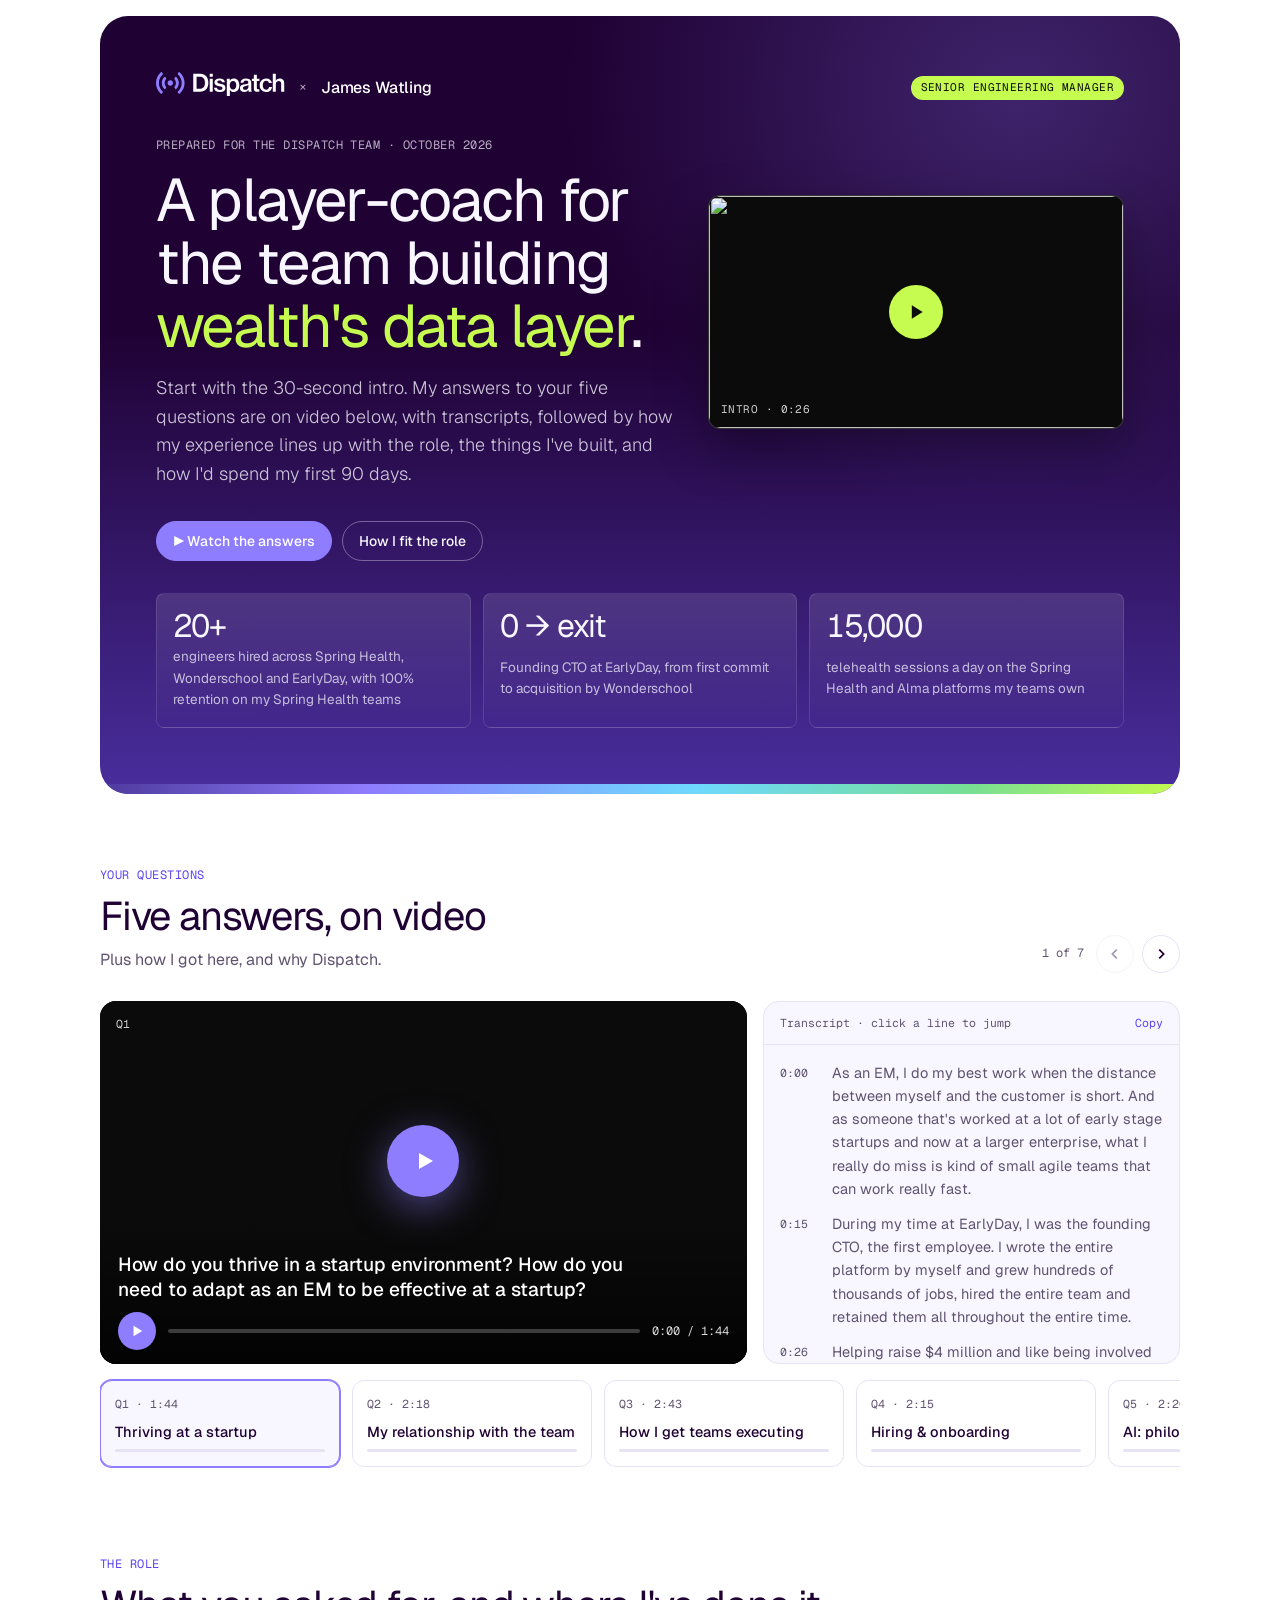
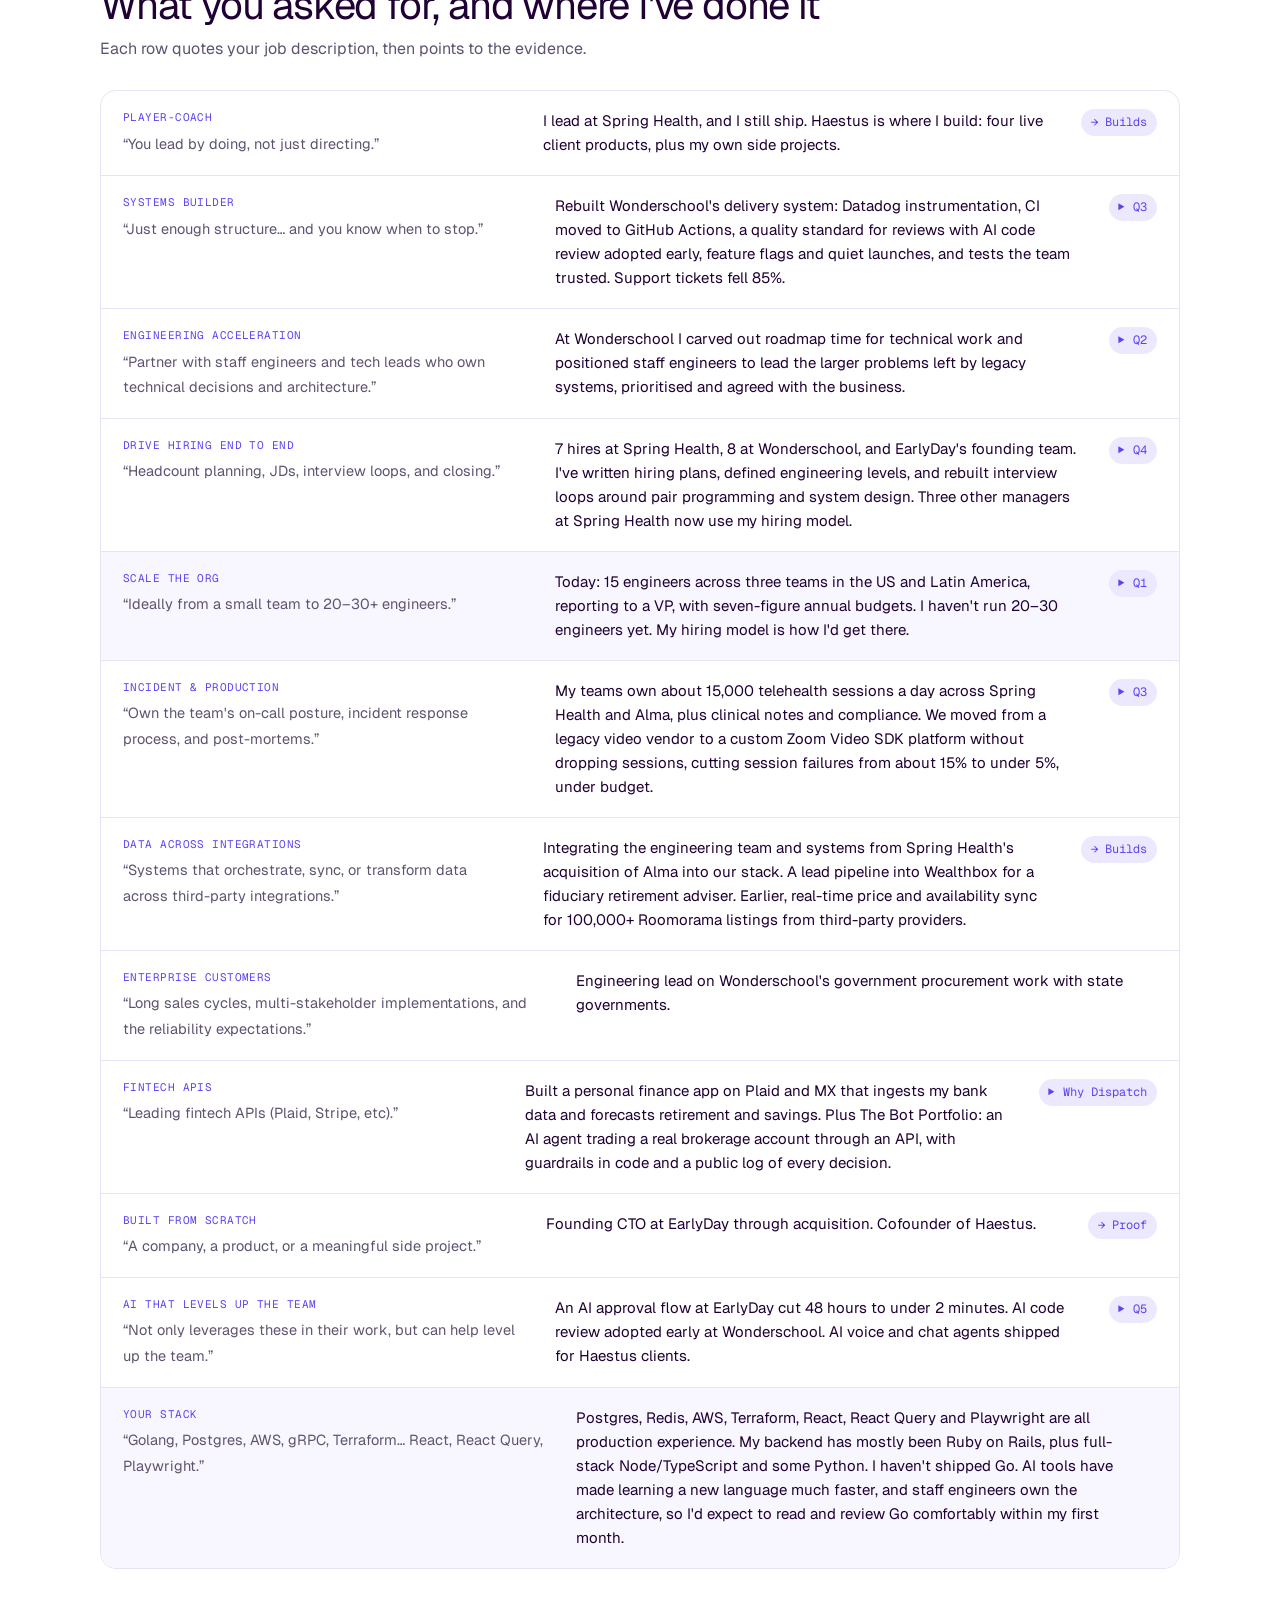
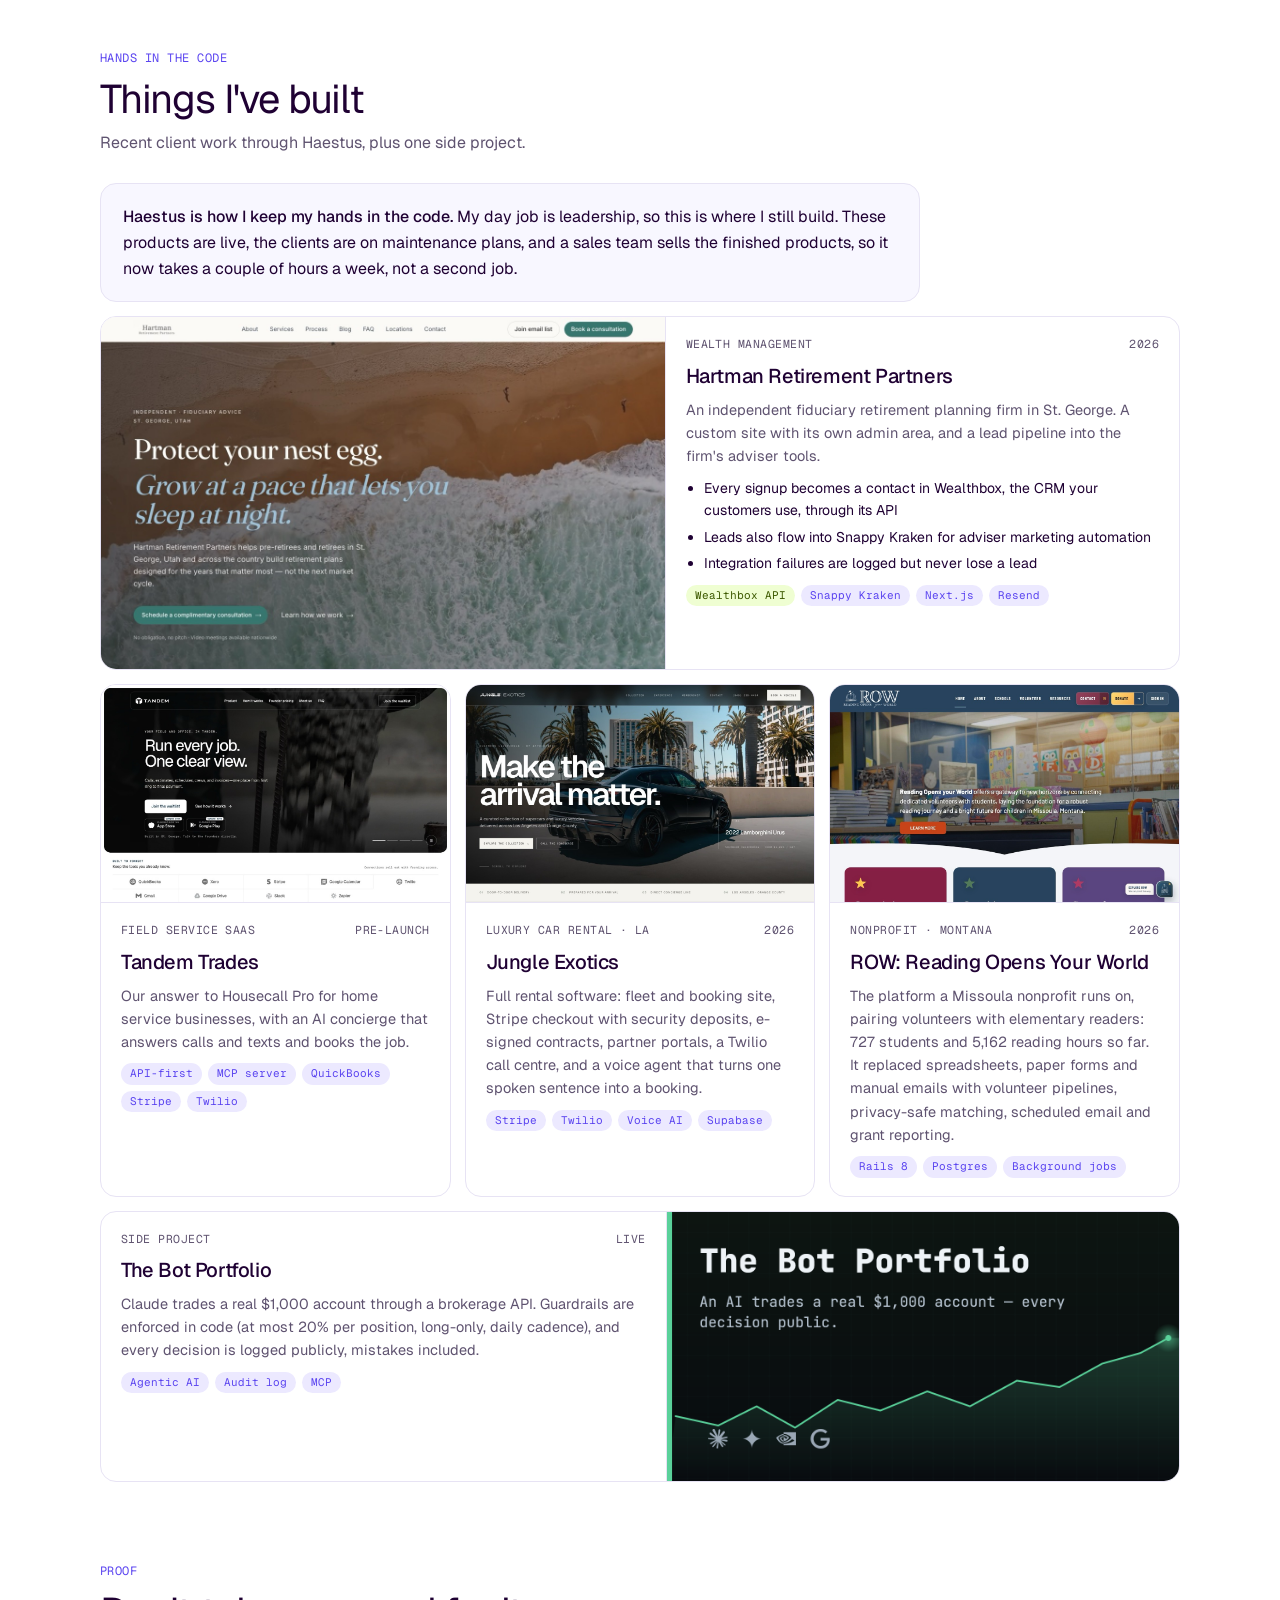
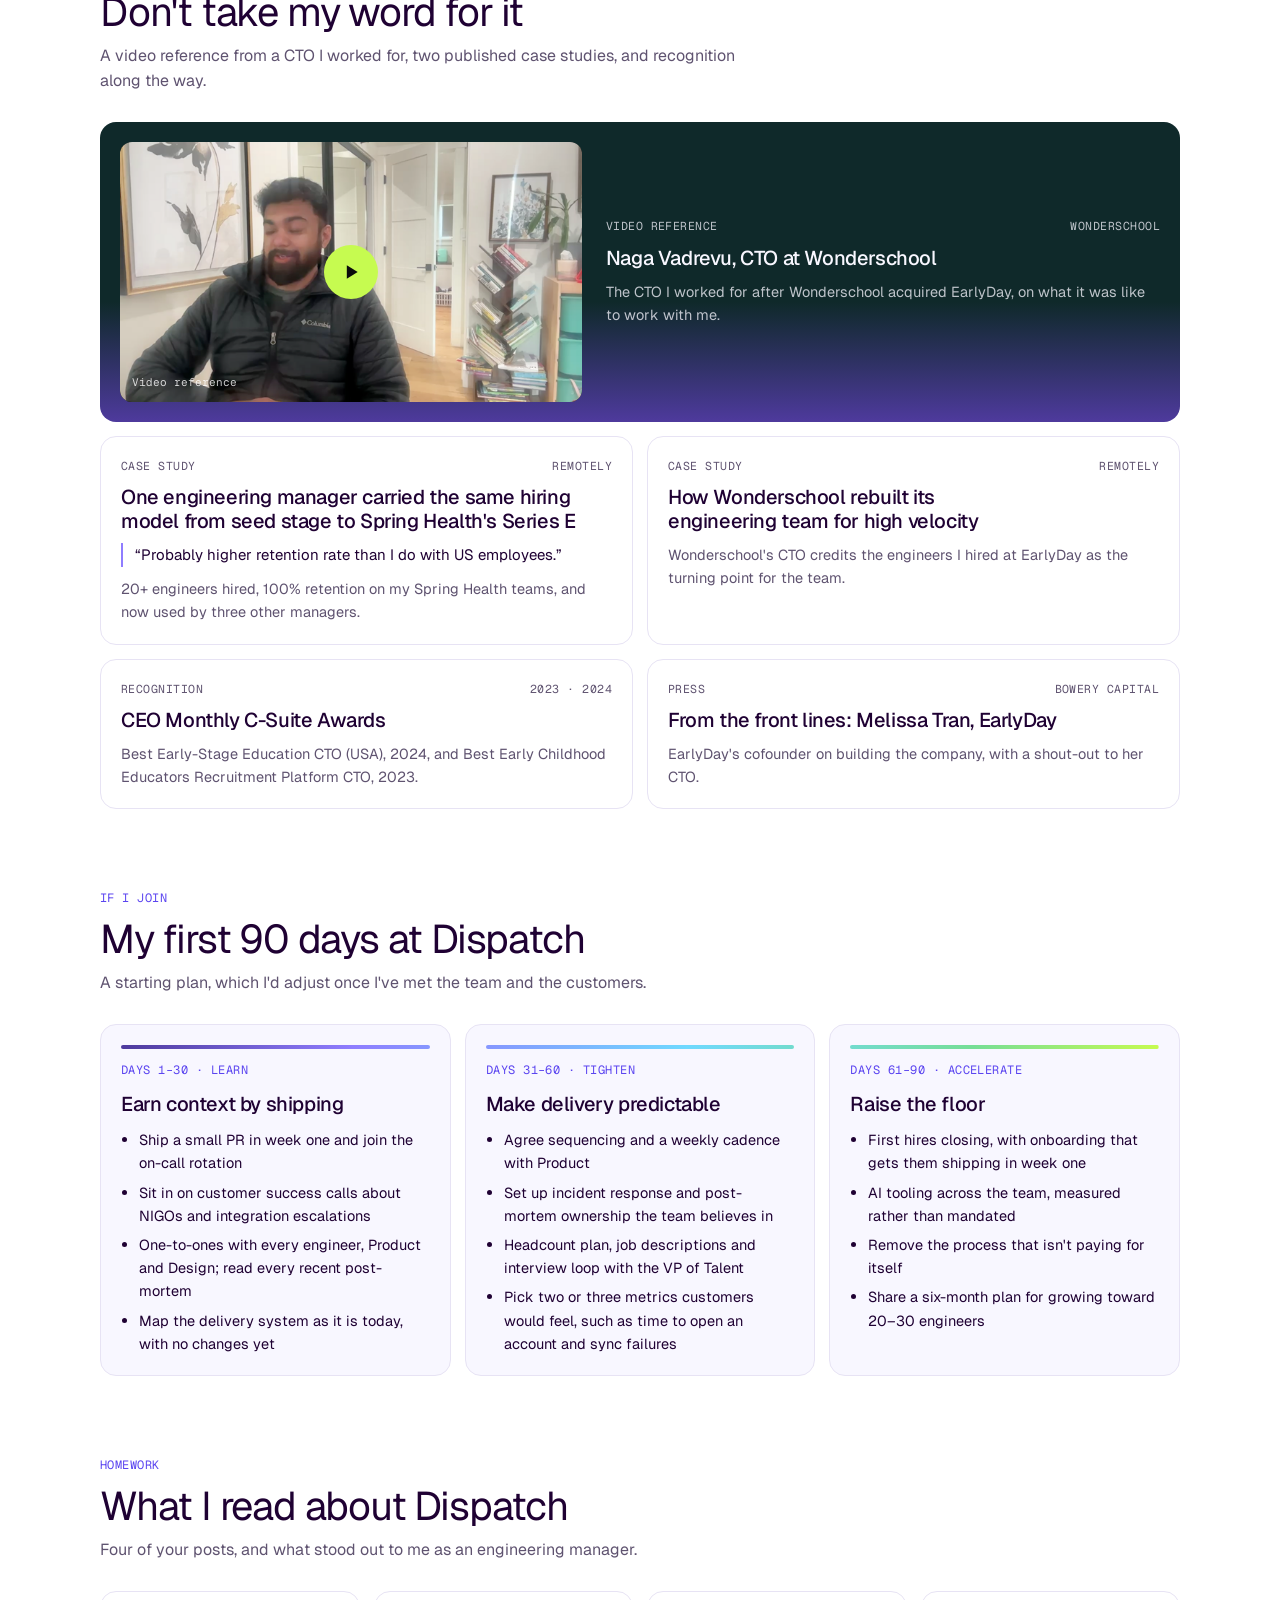
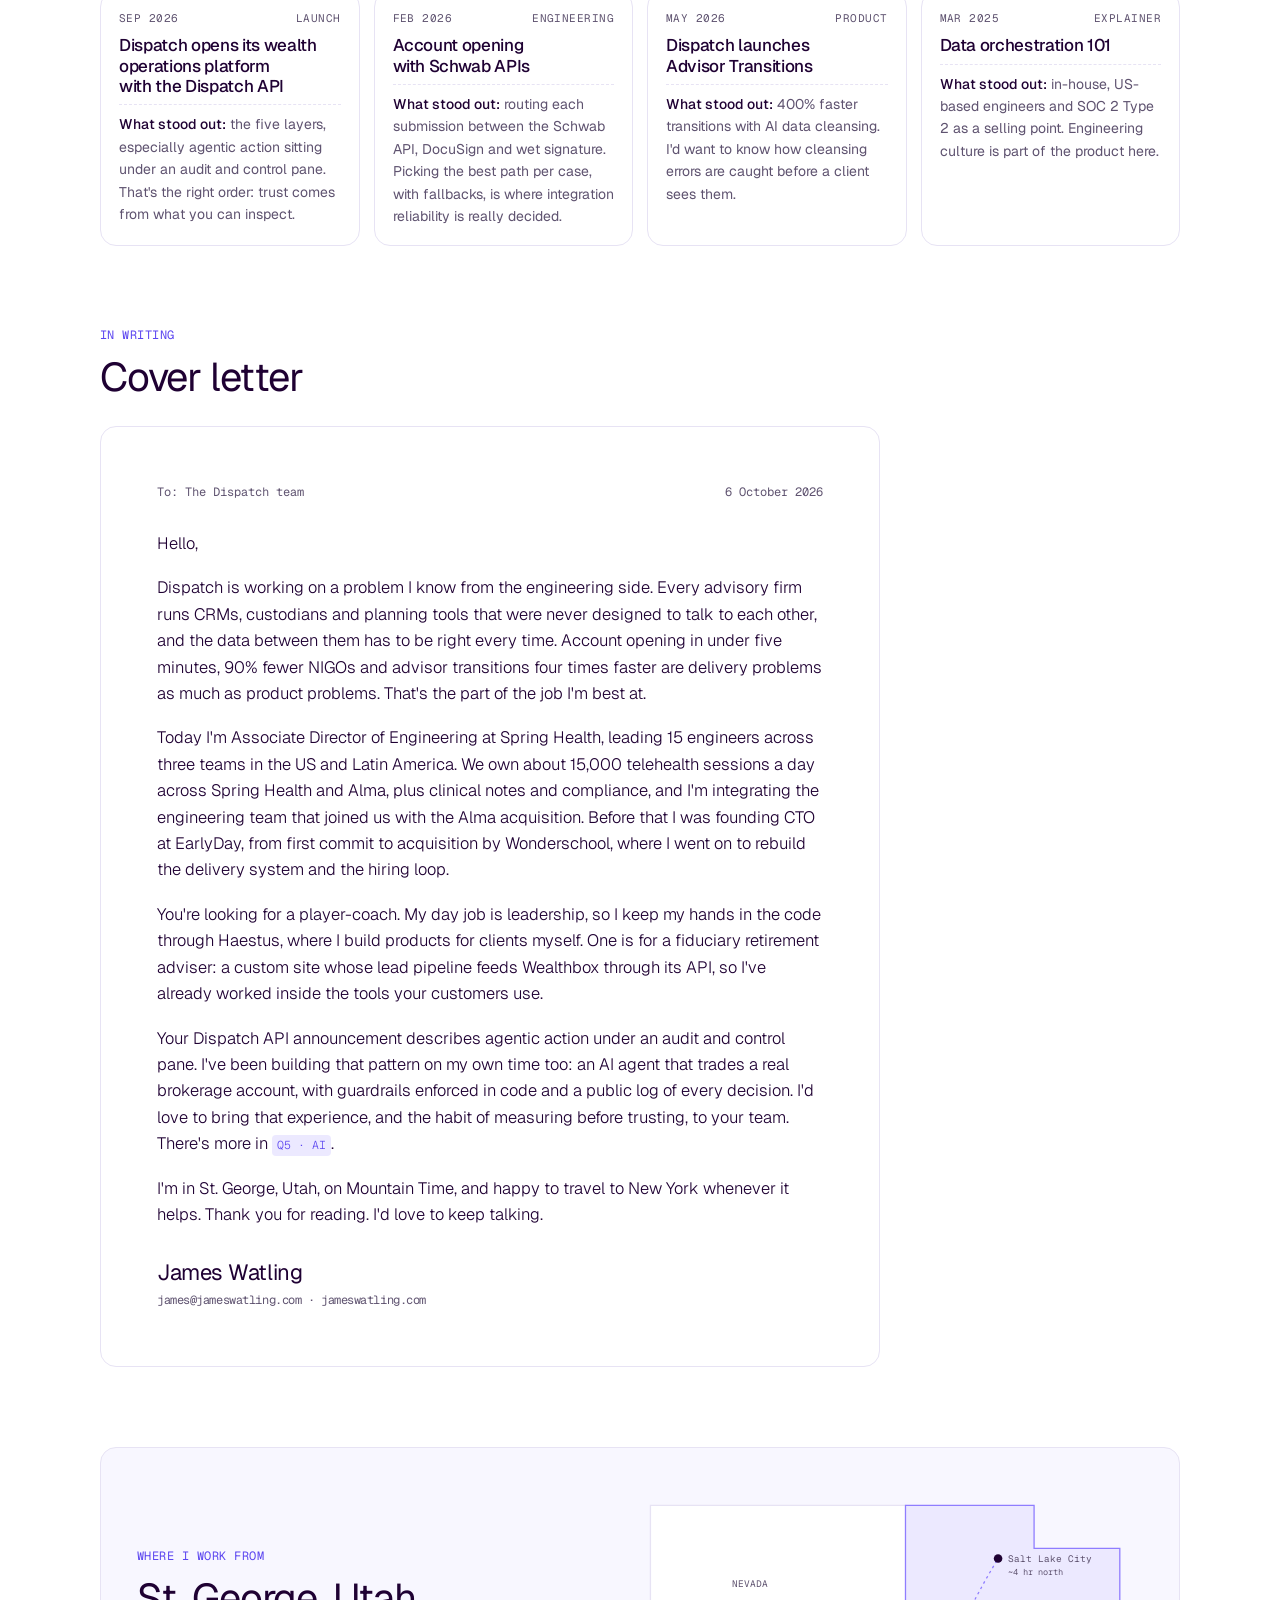
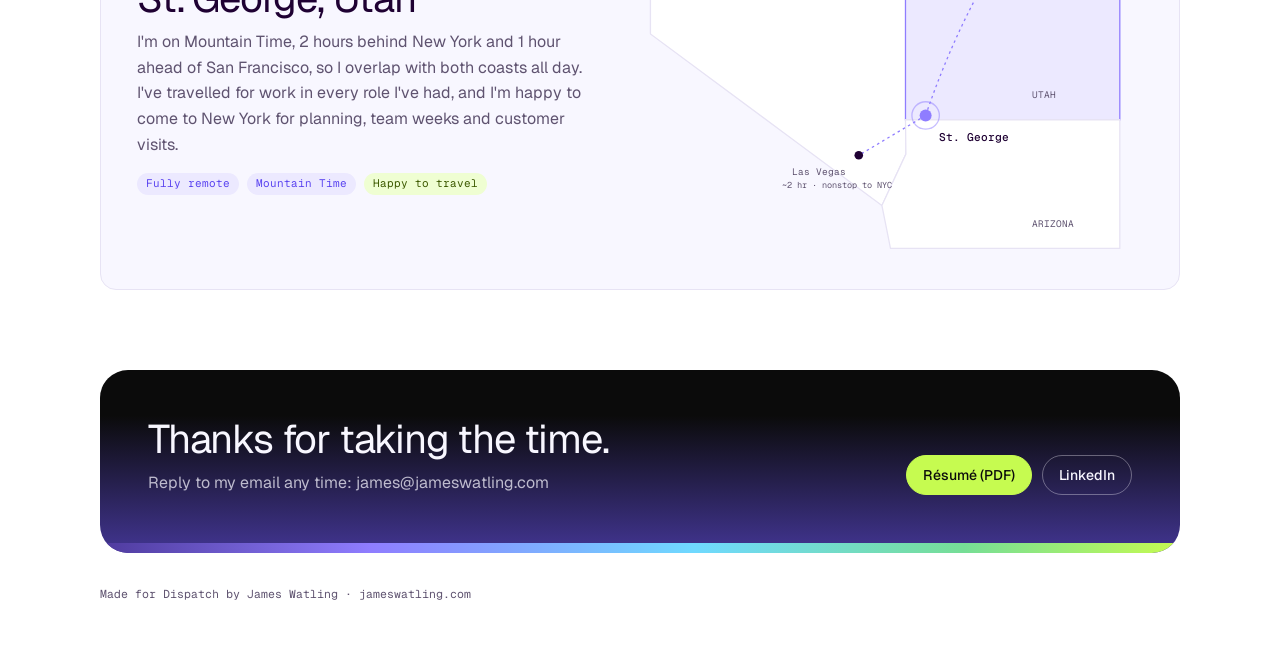
==== commit 0b773127: "feat: add recorded video answers and intro to the Dispatch portal Eight edited videos (intro, five a" ====
--- a/apply/dispatch-r8vt/index.html
+++ b/apply/dispatch-r8vt/index.html
@@ -20,7 +20,8 @@
         "company": "Dispatch",
         "slug": "dispatch-r8vt",
         "library": "/apply/library/questions.json",
-        "questions": ["startup-em", "team-relationship", "execution-systems", "hiring-onboarding", "ai-philosophy"]
+        "mediaBase": "https://media.jameswatling.com/apply/",
+        "questions": ["startup-em", "team-relationship", "execution-systems", "hiring-onboarding", "ai-philosophy", "how-i-got-here", "why-dispatch"]
     }
     </script>
 
@@ -43,10 +44,17 @@
         <div class="cobrand"><span aria-label="Dispatch"><svg viewBox="0 0 145 27" fill="none"><path d="M6.63301 0.322838C6.3774 -0.0370736 5.87151 -0.111508 5.53829 0.178039C2.14527 3.12634 0 7.47322 0 12.3212C0 17.1691 2.14527 21.5159 5.53829 24.4643C5.87151 24.7538 6.37739 24.6794 6.63301 24.3194L7.62461 22.9232C7.8615 22.5897 7.79571 22.1311 7.49181 21.8572C4.88551 19.5082 3.24708 16.106 3.24708 12.3212C3.24708 8.53631 4.88551 5.13407 7.49182 2.7851C7.79572 2.51121 7.8615 2.05263 7.62461 1.71907L6.63301 0.322838Z" fill="#8F7DFF"/><path d="M24.6699 2.78511C24.366 2.5112 24.3002 2.05262 24.5371 1.71907L25.5287 0.322839C25.7844 -0.0370731 26.2902 -0.111508 26.6234 0.178038C30.0165 3.12633 32.1618 7.47323 32.1618 12.3212C32.1618 17.1691 30.0165 21.516 26.6234 24.4643C26.2902 24.7538 25.7844 24.6794 25.5287 24.3195L24.5371 22.9233C24.3002 22.5897 24.366 22.1311 24.6699 21.8572C27.2762 19.5083 28.9147 16.106 28.9147 12.3212C28.9147 8.53623 27.2762 5.13407 24.6699 2.78511Z" fill="#8F7DFF"/><path d="M10.4158 5.64885C10.1545 5.28102 9.63276 5.21238 9.31327 5.53086C7.57181 7.26658 6.49414 9.66791 6.49414 12.3209C6.49414 14.9739 7.57181 17.3751 9.31327 19.1109C9.63276 19.4293 10.1545 19.3607 10.4157 18.9929L11.4232 17.5743C11.6497 17.2554 11.598 16.8205 11.3383 16.528C10.3447 15.4087 9.74121 13.9353 9.74121 12.3209C9.74121 10.7065 10.3447 9.23298 11.3383 8.11375C11.598 7.82116 11.6497 7.38637 11.4232 7.06738L10.4158 5.64885Z" fill="#8F7DFF"/><path d="M20.8232 8.11375C20.5634 7.82116 20.5118 7.38638 20.7383 7.06738L21.7458 5.64885C22.007 5.28102 22.5287 5.21238 22.8483 5.53087C24.5898 7.26659 25.6674 9.66784 25.6674 12.3209C25.6674 14.9739 24.5898 17.3752 22.8483 19.1109C22.5287 19.4294 22.007 19.3608 21.7458 18.9929L20.7383 17.5744C20.5118 17.2554 20.5634 16.8206 20.8232 16.528C21.8169 15.4088 22.4204 13.9353 22.4204 12.3209C22.4204 10.7065 21.8169 9.233 20.8232 8.11375Z" fill="#8F7DFF"/><path d="M16.0807 15.4135C17.7887 15.4135 19.1733 14.029 19.1733 12.3211C19.1733 10.6132 17.7887 9.22864 16.0807 9.22864C14.3728 9.22864 12.9883 10.6132 12.9883 12.3211C12.9883 14.029 14.3728 15.4135 16.0807 15.4135Z" fill="#8F7DFF"/><path d="M134.821 7.4277C134.821 7.83205 134.794 8.93725 134.767 9.7729H134.848C135.818 8.23639 137.274 7.31988 139.296 7.31988C142.396 7.31988 144.256 9.23377 144.256 12.3338V22.0919H140.832V12.8998C140.832 11.2016 139.835 10.1503 138.083 10.1503C136.169 10.1503 134.821 11.6059 134.821 13.6546V22.0919H131.398V2.03644H134.821V7.4277Z" fill="currentColor"/><path d="M123.976 22.5232C119.528 22.5232 116.67 19.1807 116.67 14.9216C116.67 10.6355 119.501 7.31989 123.922 7.31989C127.588 7.31989 129.906 9.39552 130.418 12.4955H127.076C126.752 10.932 125.674 9.93465 123.949 9.93465C121.442 9.93465 120.148 12.0103 120.148 14.9216C120.148 17.752 121.442 19.8546 123.949 19.8546C125.836 19.8546 126.968 18.7494 127.156 16.8624H130.499C130.283 20.205 127.83 22.5232 123.976 22.5232Z" fill="currentColor"/><path d="M107.88 10.0425V7.69726H110.091V3.11469H113.46V7.69726H116.344V10.0425H113.46V18.1024C113.46 19.1537 114.026 19.4502 114.997 19.4502C115.347 19.4502 115.832 19.3963 116.102 19.3424H116.264V22.0111C115.697 22.1189 114.916 22.2267 113.999 22.2267C111.681 22.2267 110.091 21.3911 110.091 18.8572V10.0425H107.88Z" fill="currentColor"/><path d="M104.412 22.0919C104.17 21.7685 103.981 21.2024 103.927 20.232H103.873C102.93 21.4989 101.636 22.4424 99.3446 22.4424C96.5412 22.4424 94.4386 20.9867 94.4386 18.1833C94.4386 14.9216 96.9186 14.1398 100.342 13.7355C102.714 13.439 103.9 13.0616 103.9 11.7677C103.9 10.5277 103.038 9.69204 101.312 9.69204C99.3986 9.69204 98.4551 10.5816 98.3742 12.0103H95.1395C95.2473 9.55726 97.1881 7.31989 101.286 7.31989C102.93 7.31989 104.197 7.56249 105.14 8.15553C106.488 8.96422 107.189 10.339 107.189 12.2529V19.8276C107.189 21.0137 107.405 21.6337 107.728 21.8493V22.0919H104.412ZM100.342 20.0972C102.687 20.0972 103.981 18.4798 103.981 16.8624V14.7329C103.307 15.1642 102.229 15.4607 101.178 15.6763C99.0751 16.0807 97.8621 16.512 97.8621 18.1024C97.8621 19.6389 99.0212 20.0972 100.342 20.0972Z" fill="currentColor"/><path d="M79.6847 26.9171V7.69727H83.0003V9.82682H83.0812C84.1055 8.18249 85.5342 7.31989 87.5559 7.31989C91.3029 7.31989 93.7559 10.339 93.7559 14.9216C93.7559 19.5581 91.3298 22.5502 87.4481 22.5502C85.5342 22.5502 83.9707 21.7146 83.0812 20.2589H83.0003C83.0542 20.798 83.1081 21.7146 83.1081 23.0624V26.9171H79.6847ZM86.8012 19.8276C89.0655 19.8276 90.2785 17.8328 90.2785 15.0024C90.2785 12.1451 89.1194 10.0964 86.7742 10.0964C84.1864 10.0964 82.9734 12.2798 82.9734 15.0024C82.9734 17.725 84.1594 19.8276 86.8012 19.8276Z" fill="currentColor"/><path d="M71.9415 22.5502C67.8442 22.5502 65.472 20.5824 65.2563 17.6711H68.545C68.8146 19.3963 70.1354 20.1241 71.9685 20.1241C73.8554 20.1241 74.745 19.3154 74.745 18.1563C74.745 16.7276 73.2893 16.4581 71.025 16.0268C68.3294 15.4876 65.7685 14.8677 65.7685 11.6059C65.7685 8.88335 68.0868 7.31989 71.4563 7.31989C75.2841 7.31989 77.198 9.04509 77.5484 11.552H74.2867C74.0441 10.312 73.1276 9.63813 71.4293 9.63813C69.8389 9.63813 69.0033 10.3659 69.0033 11.3633C69.0033 12.6303 70.4859 12.8729 72.6693 13.2772C75.3919 13.7894 78.0876 14.4364 78.0876 17.9407C78.0876 20.9598 75.4997 22.5502 71.9415 22.5502Z" fill="currentColor"/><path d="M60.3992 5.35206V2.03644H63.9035V5.35206H60.3992ZM60.4531 22.0919V7.69726H63.8765V22.0919H60.4531Z" fill="currentColor"/><path d="M41.9015 22.092V2.0365H49.7997C55.5953 2.0365 58.9109 6.07995 58.9109 12.1721C58.9109 18.1564 55.6492 22.092 49.584 22.092H41.9015ZM45.6484 18.9112H49.3414C53.304 18.9112 55.0831 16.3773 55.0831 12.1721C55.0831 7.99385 53.3849 5.21734 49.4493 5.21734H45.6484V18.9112Z" fill="currentColor"/></svg></span><span class="x">×</span><span class="me">James Watling</span></div>
         <span class="pill-new">Senior Engineering Manager</span>
       </div>
-      <div>
-        <div class="label" style="color:rgba(248,247,255,.7)">Prepared for the Dispatch team · October 2026</div>
-        <h1 style="margin-top:14px">A player-coach for the team building <em>wealth's data layer</em>.</h1>
-        <p class="lede">My answers to your five questions are on video, with transcripts. Below them: how my experience lines up with the role, the things I've built, the proof behind it, and how I'd spend my first 90 days.</p>
+      <div class="hero-grid">
+        <div>
+          <div class="label" style="color:rgba(248,247,255,.7)">Prepared for the Dispatch team · October 2026</div>
+          <h1 style="margin-top:14px">A player-coach for the team building <em>wealth's data layer</em>.</h1>
+          <p class="lede">Start with the 30-second intro. My answers to your five questions are on video below, with transcripts, followed by how my experience lines up with the role, the things I've built, and how I'd spend my first 90 days.</p>
+        </div>
+        <div class="mini-stage intro-video" data-inline-video="intro.mp4" data-name="Intro video" role="button" tabindex="0" aria-label="Play a 30-second intro from James">
+          <img data-inline-poster="intro.jpg" alt="">
+          <span><svg width="20" height="20" viewBox="0 0 24 24" fill="currentColor"><path d="M7 4l13 8-13 8z"/></svg></span>
+          <small>Intro · 0:26</small>
+        </div>
       </div>
       <div class="actions">
         <a class="btn" href="#answers">▶ Watch the answers</a>
@@ -55,7 +63,7 @@
       <div class="stats">
         <div class="stat"><b>20+</b><span>engineers hired across Spring Health, Wonderschool and EarlyDay, with 100% retention on my Spring Health teams</span></div>
         <div class="stat"><b>0 → exit</b><span>Founding CTO at EarlyDay, from first commit to acquisition by Wonderschool</span></div>
-        <div class="stat"><b>10,000s</b><span>of therapy sessions a day on the telehealth platform my teams own at Spring Health</span></div>
+        <div class="stat"><b>15,000</b><span>telehealth sessions a day on the Spring Health and Alma platforms my teams own</span></div>
       </div>
     </div>
     <div class="strip"></div>
@@ -63,9 +71,9 @@
 
   <section id="answers" data-sec="Answers">
     <div class="sec-head">
-      <div><span class="label">Your questions</span><h2>Five answers, on video</h2></div>
+      <div><span class="label">Your questions</span><h2>Five answers, on video</h2><p>Plus how I got here, and why Dispatch.</p></div>
       <div class="nav-btns">
-        <span class="pos" id="pos">1 of 5</span>
+        <span class="pos" id="pos">1 of 7</span>
         <button id="prev" aria-label="Previous question"><svg viewBox="0 0 16 16" fill="none" stroke="currentColor" stroke-width="2"><path d="M10 3 5 8l5 5"/></svg></button>
         <button id="next" aria-label="Next question"><svg viewBox="0 0 16 16" fill="none" stroke="currentColor" stroke-width="2"><path d="m6 3 5 5-5 5"/></svg></button>
       </div>
@@ -115,7 +123,7 @@
         <div class="ev">Today: 15 engineers across three teams in the US and Latin America, reporting to a VP, with seven-figure annual budgets. I haven't run 20–30 engineers yet. My hiring model is how I'd get there.</div>
         <div class="go"><button data-goto-q="startup-em">▶ Q1</button></div></div>
       <div class="fit-row"><div class="ask"><span class="label">Incident &amp; production</span><q>Own the team's on-call posture, incident response process, and post-mortems.</q></div>
-        <div class="ev">My teams own Spring Health's telehealth platform, which runs tens of thousands of therapy sessions a day, plus clinical notes and compliance.</div>
+        <div class="ev">My teams own about 15,000 telehealth sessions a day across Spring Health and Alma, plus clinical notes and compliance. We moved from a legacy video vendor to a custom Zoom Video SDK platform without dropping sessions, cutting session failures from about 15% to under 5%, under budget.</div>
         <div class="go"><button data-goto-q="execution-systems">▶ Q3</button></div></div>
       <div class="fit-row"><div class="ask"><span class="label">Data across integrations</span><q>Systems that orchestrate, sync, or transform data across third-party integrations.</q></div>
         <div class="ev">Integrating the engineering team and systems from Spring Health's acquisition of Alma into our stack. A lead pipeline into Wealthbox for a fiduciary retirement adviser. Earlier, real-time price and availability sync for 100,000+ Roomorama listings from third-party providers.</div>
@@ -124,8 +132,8 @@
         <div class="ev">Engineering lead on Wonderschool's government procurement work with state governments.</div>
         <div class="go"></div></div>
       <div class="fit-row"><div class="ask"><span class="label">Fintech APIs</span><q>Leading fintech APIs (Plaid, Stripe, etc).</q></div>
-        <div class="ev">The Bot Portfolio: an AI agent trading a real brokerage account through an API, with guardrails enforced in code and a public log of every decision.</div>
-        <div class="go"><button data-goto-sec="builds">→ Builds</button></div></div>
+        <div class="ev">Built a personal finance app on Plaid and MX that ingests my bank data and forecasts retirement and savings. Plus The Bot Portfolio: an AI agent trading a real brokerage account through an API, with guardrails in code and a public log of every decision.</div>
+        <div class="go"><button data-goto-q="why-dispatch">▶ Why Dispatch</button></div></div>
       <div class="fit-row"><div class="ask"><span class="label">Built from scratch</span><q>A company, a product, or a meaningful side project.</q></div>
         <div class="ev">Founding CTO at EarlyDay through acquisition. Cofounder of Haestus.</div>
         <div class="go"><button data-goto-sec="proof">→ Proof</button></div></div>
@@ -276,7 +284,7 @@
       <div class="meta"><span>To: The Dispatch team</span><span>6 October 2026</span></div>
       <p>Hello,</p>
       <p>Dispatch is working on a problem I know from the engineering side. Every advisory firm runs CRMs, custodians and planning tools that were never designed to talk to each other, and the data between them has to be right every time. Account opening in under five minutes, 90% fewer NIGOs and advisor transitions four times faster are delivery problems as much as product problems. That's the part of the job I'm best at.</p>
-      <p>Today I'm Associate Director of Engineering at Spring Health, leading 15 engineers across three teams in the US and Latin America. We own the telehealth platform behind tens of thousands of therapy sessions a day, plus clinical notes and compliance, and I'm integrating the engineering team that joined us with the Alma acquisition. Before that I was founding CTO at EarlyDay, from first commit to acquisition by Wonderschool, where I went on to rebuild the delivery system and the hiring loop.</p>
+      <p>Today I'm Associate Director of Engineering at Spring Health, leading 15 engineers across three teams in the US and Latin America. We own about 15,000 telehealth sessions a day across Spring Health and Alma, plus clinical notes and compliance, and I'm integrating the engineering team that joined us with the Alma acquisition. Before that I was founding CTO at EarlyDay, from first commit to acquisition by Wonderschool, where I went on to rebuild the delivery system and the hiring loop.</p>
       <p>You're looking for a player-coach. My day job is leadership, so I keep my hands in the code through Haestus, where I build products for clients myself. One is for a fiduciary retirement adviser: a custom site whose lead pipeline feeds Wealthbox through its API, so I've already worked inside the tools your customers use.</p>
       <p>Your Dispatch API announcement describes agentic action under an audit and control pane. I've been building that pattern on my own time too: an AI agent that trades a real brokerage account, with guardrails enforced in code and a public log of every decision. I'd love to bring that experience, and the habit of measuring before trusting, to your team. There's more in <button class="ref" data-goto-q="ai-philosophy">Q5 · AI</button>.</p>
       <p>I'm in St. George, Utah, on Mountain Time, and happy to travel to New York whenever it helps. Thank you for reading. I'd love to keep talking.</p>
--- a/apply/assets/portal.css
+++ b/apply/assets/portal.css
@@ -168,6 +168,12 @@
 .closing .actions { display: flex; gap: 10px; flex-wrap: wrap; }
 footer { padding-block: 8px 48px; font-family: var(--mono); font-size: 11.5px; color: var(--muted); }
 
+/* Intro video beside the headline */
+.hero-grid { display: grid; grid-template-columns: minmax(0, 1.25fr) minmax(0, 1fr); gap: 32px; align-items: center; }
+@media (max-width: 860px) { .hero-grid { grid-template-columns: 1fr; } }
+.intro-video { border: 1px solid rgba(248,247,255,.18); box-shadow: 0 20px 50px rgba(0,0,0,.35); cursor: pointer; overflow: hidden; }
+.intro-video small { text-transform: uppercase; letter-spacing: .04em; }
+
 /* Real video element inside the stage */
 .stage video { position: absolute; inset: 0; width: 100%; height: 100%; object-fit: cover; z-index: -1; background: var(--stage); }
 .stage.has-video::before, .stage.has-video .face, .stage.has-video .ph { display: none; }
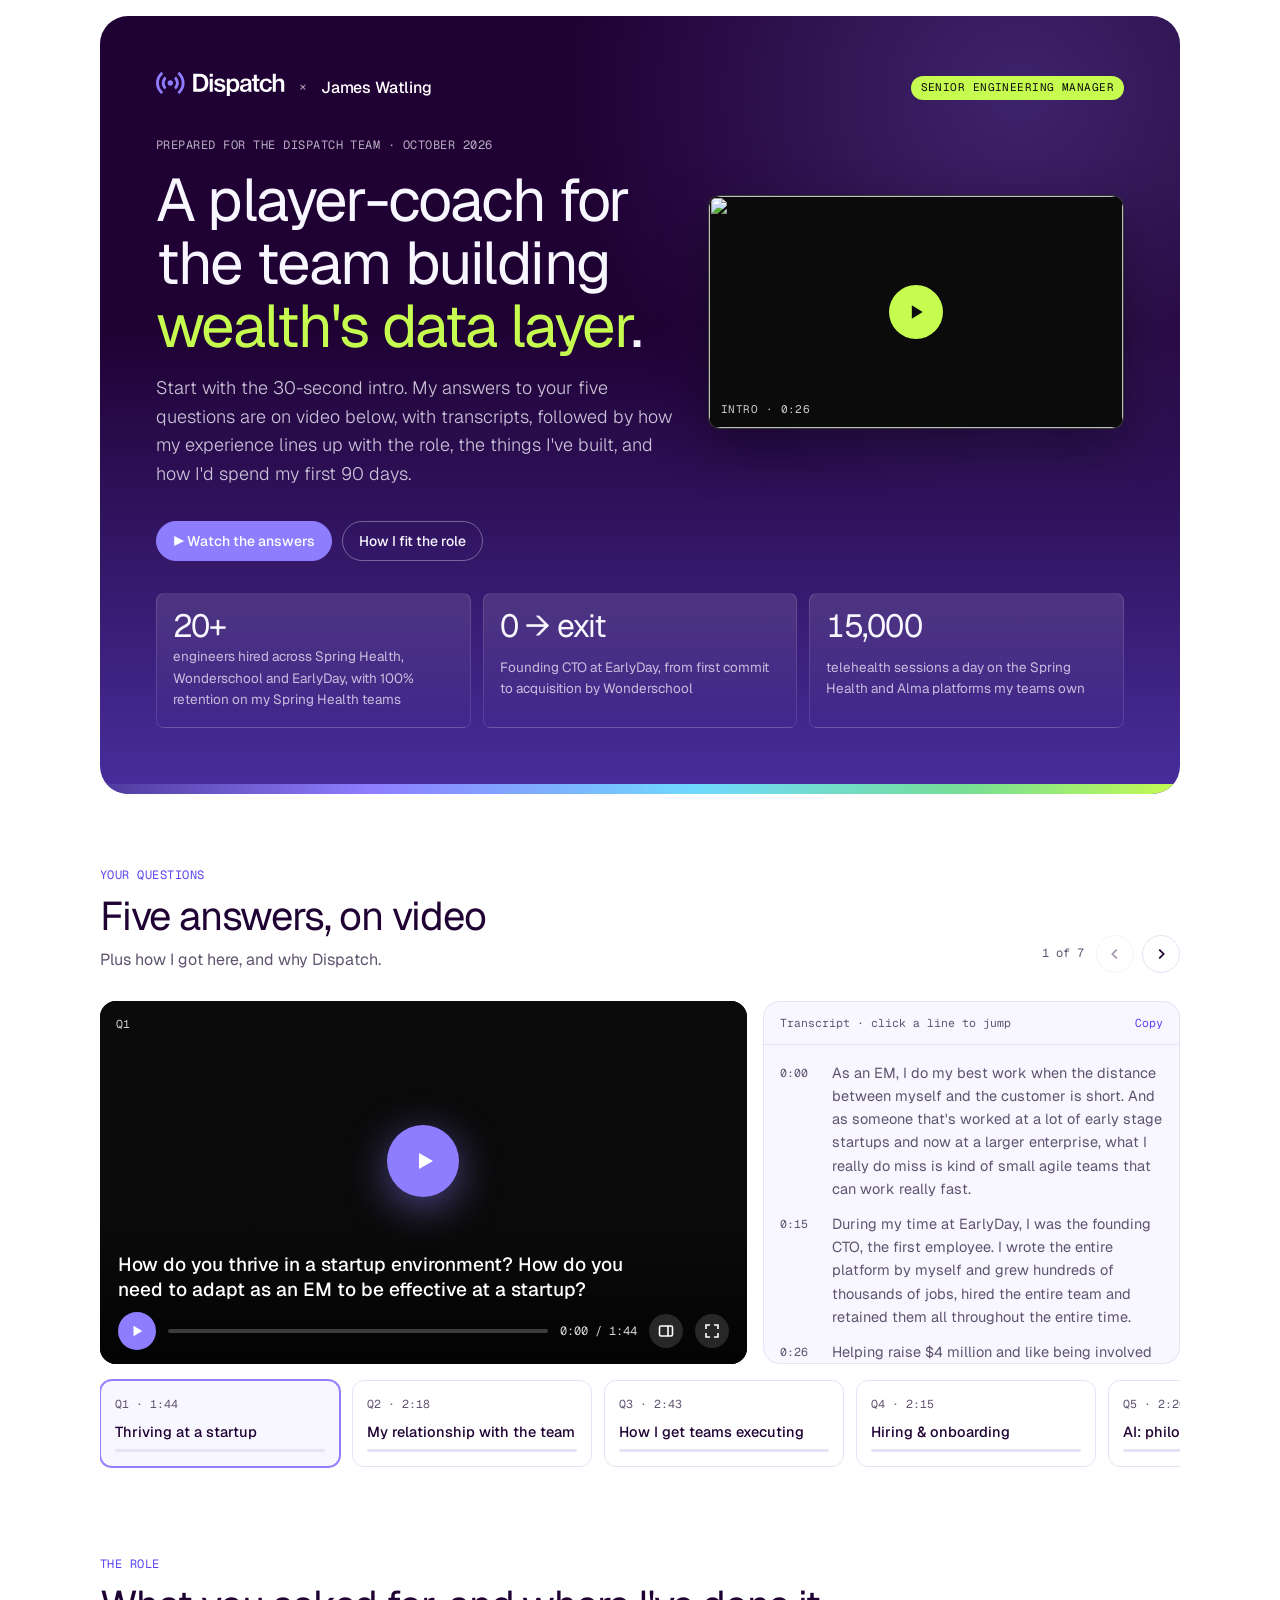
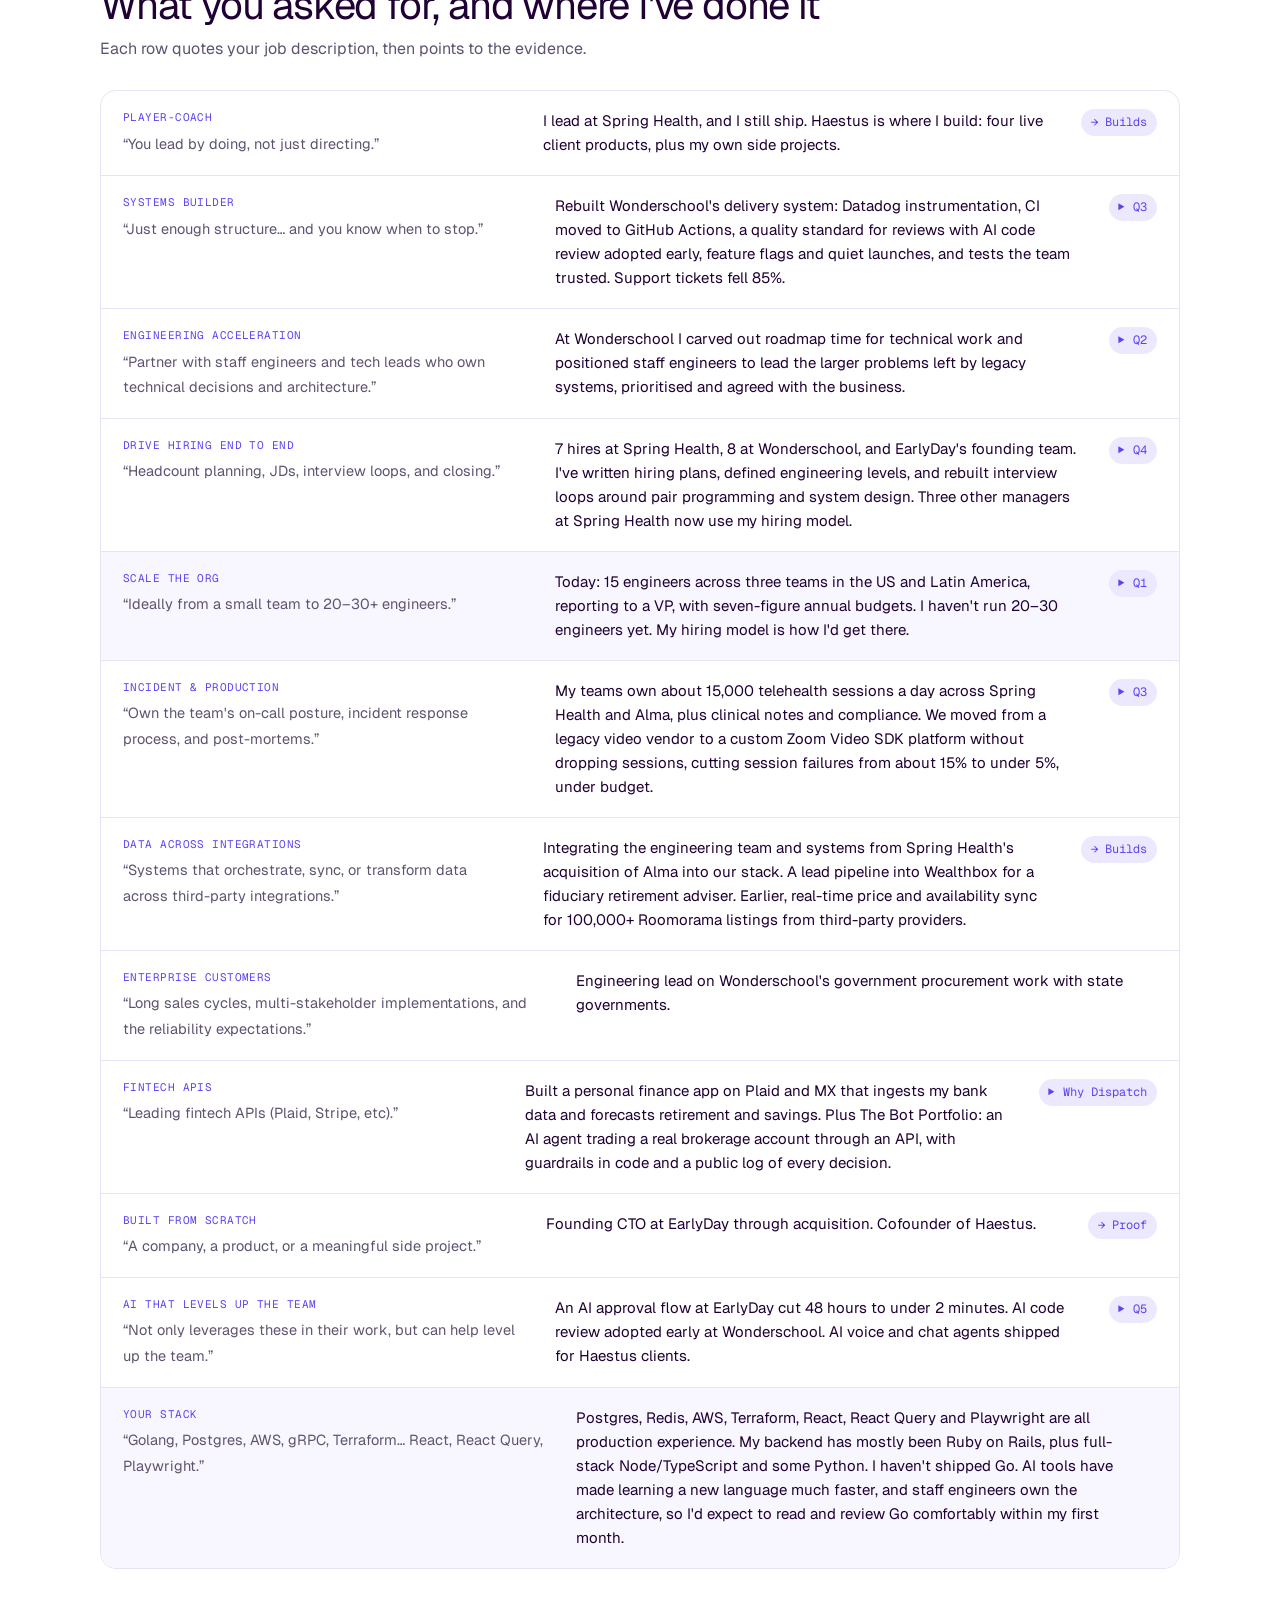
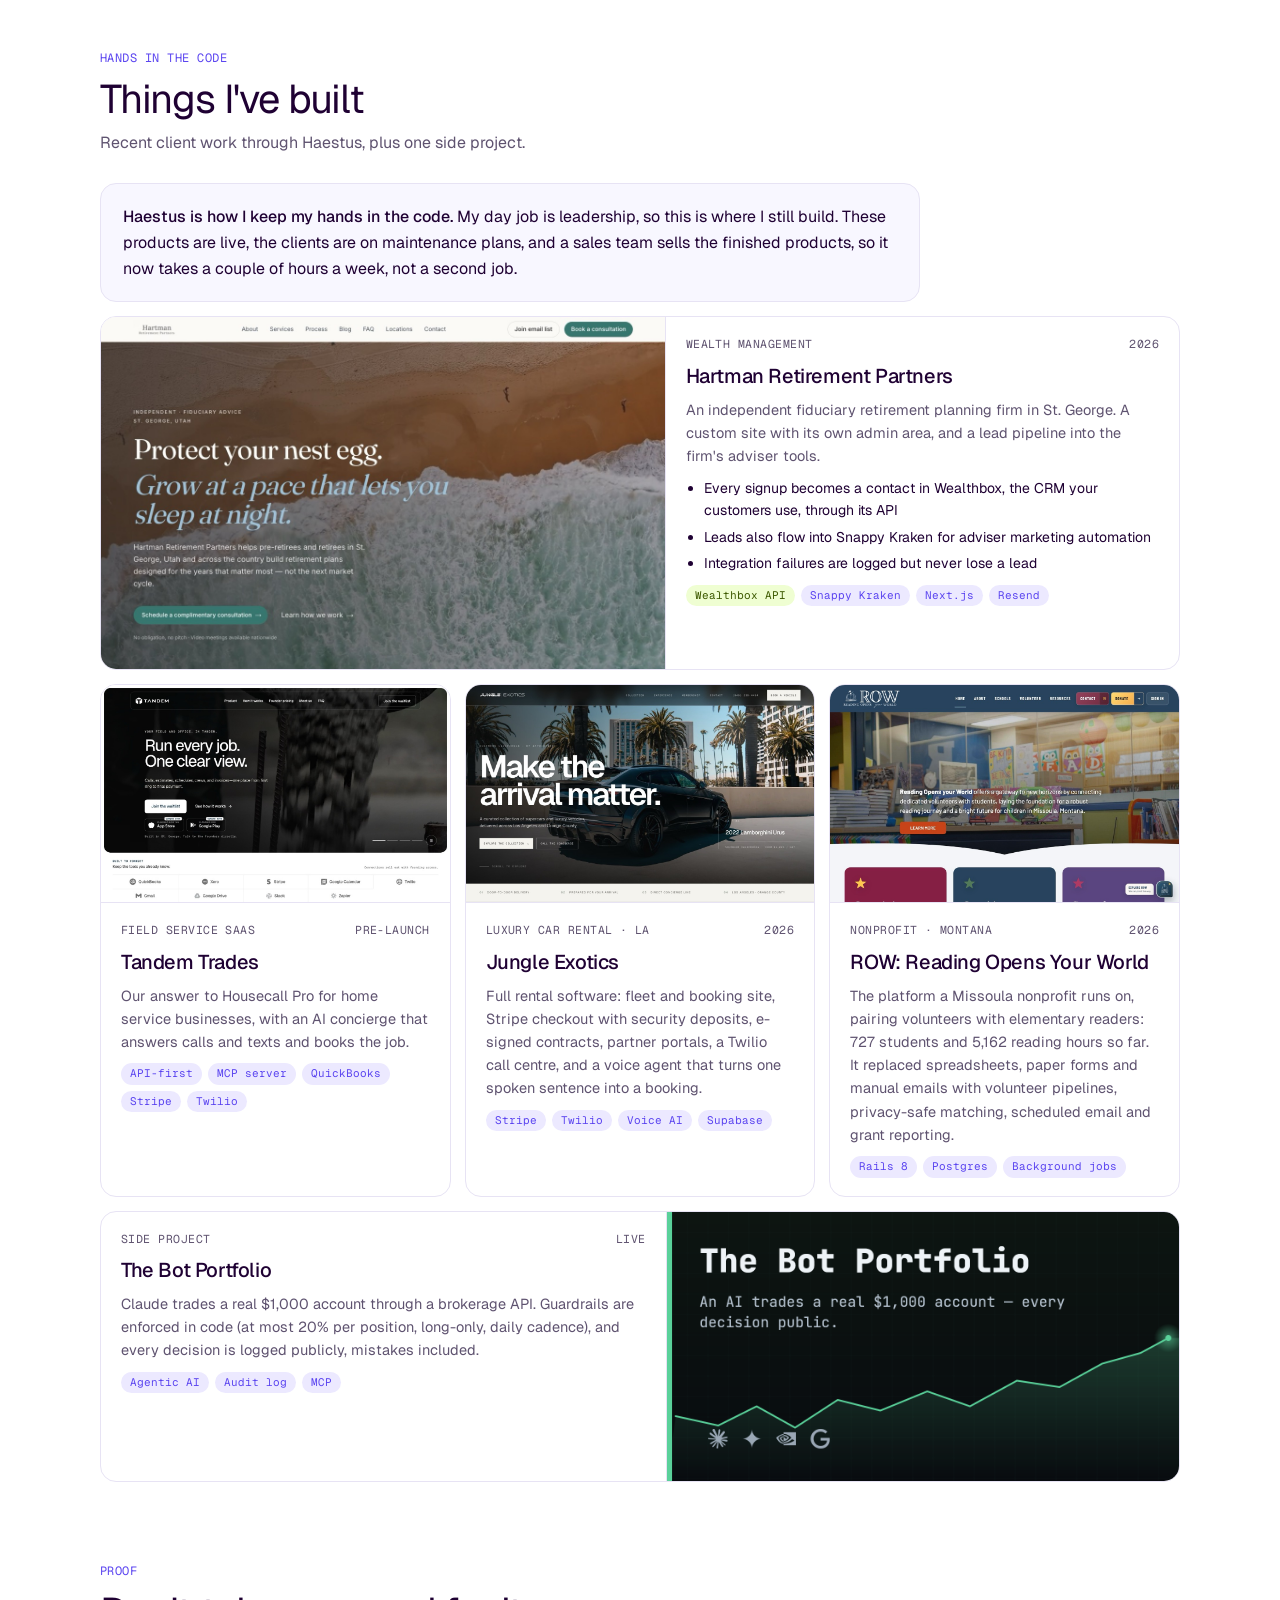
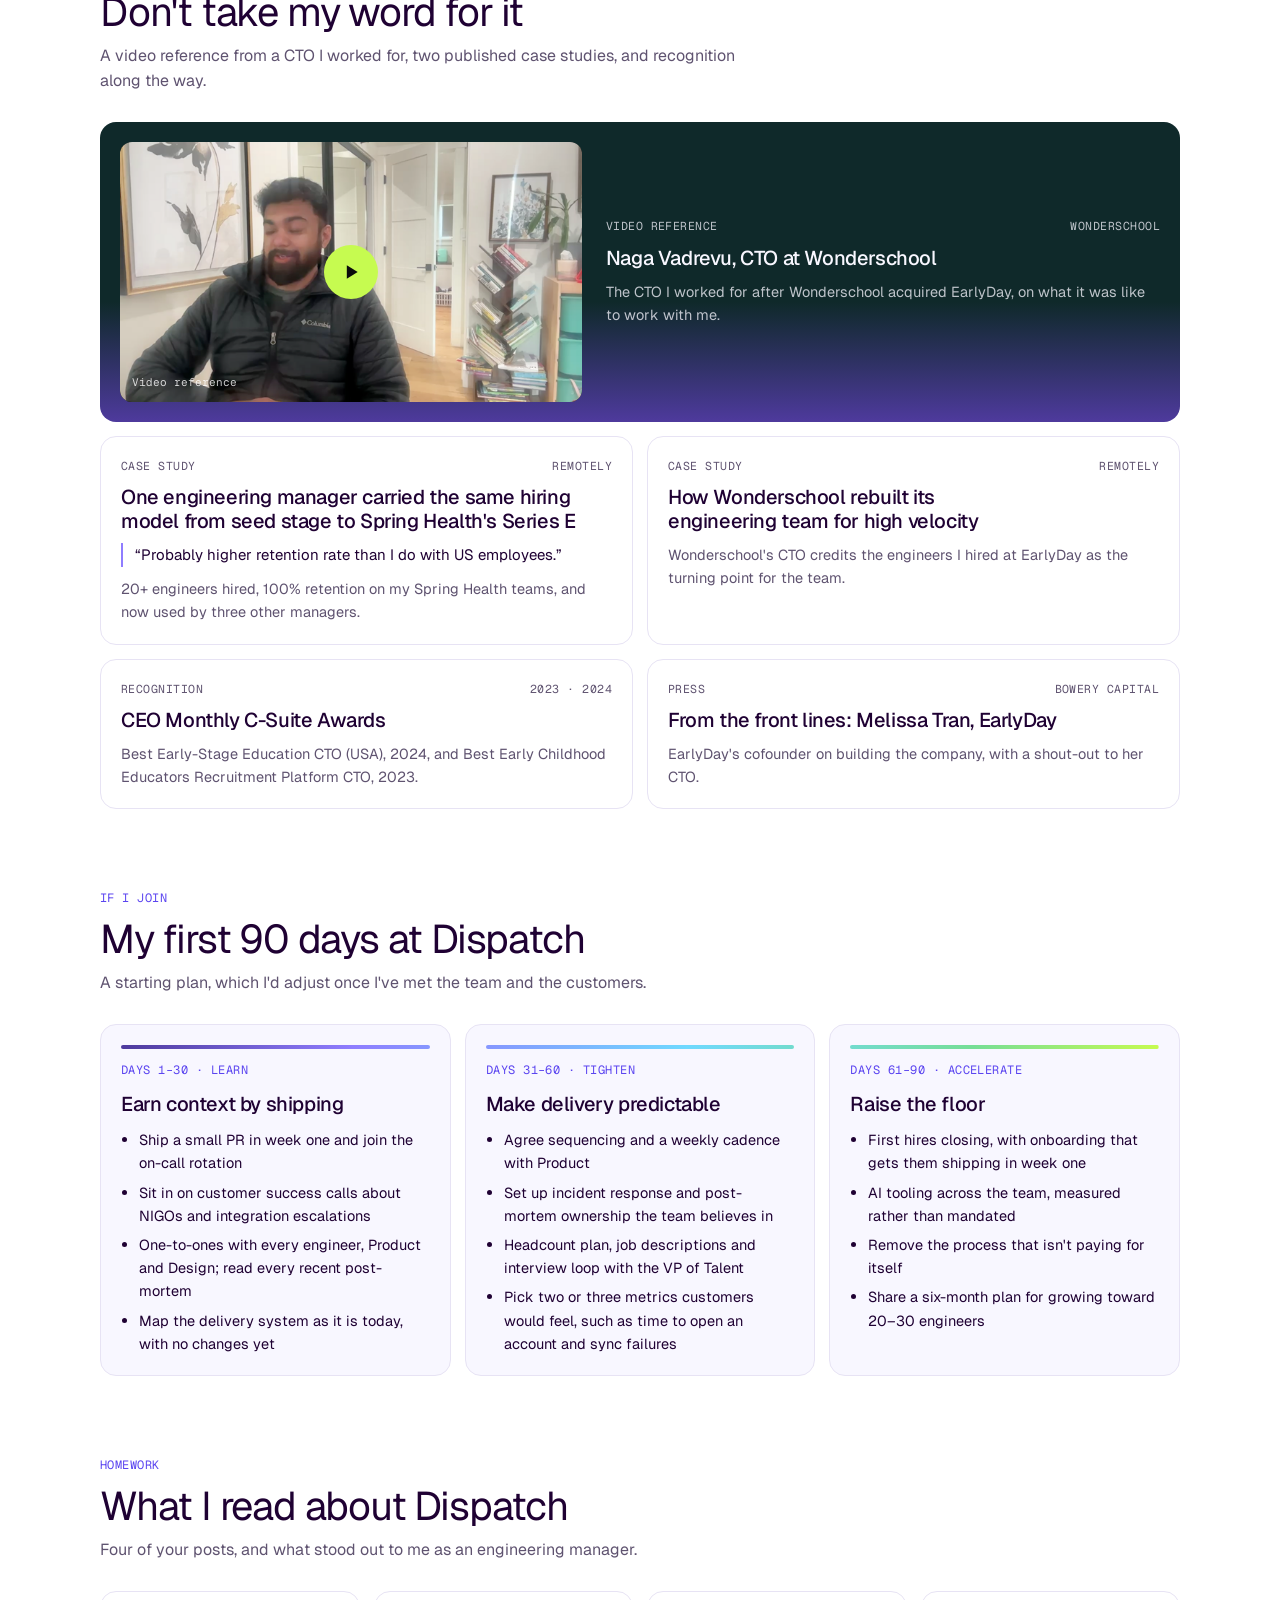
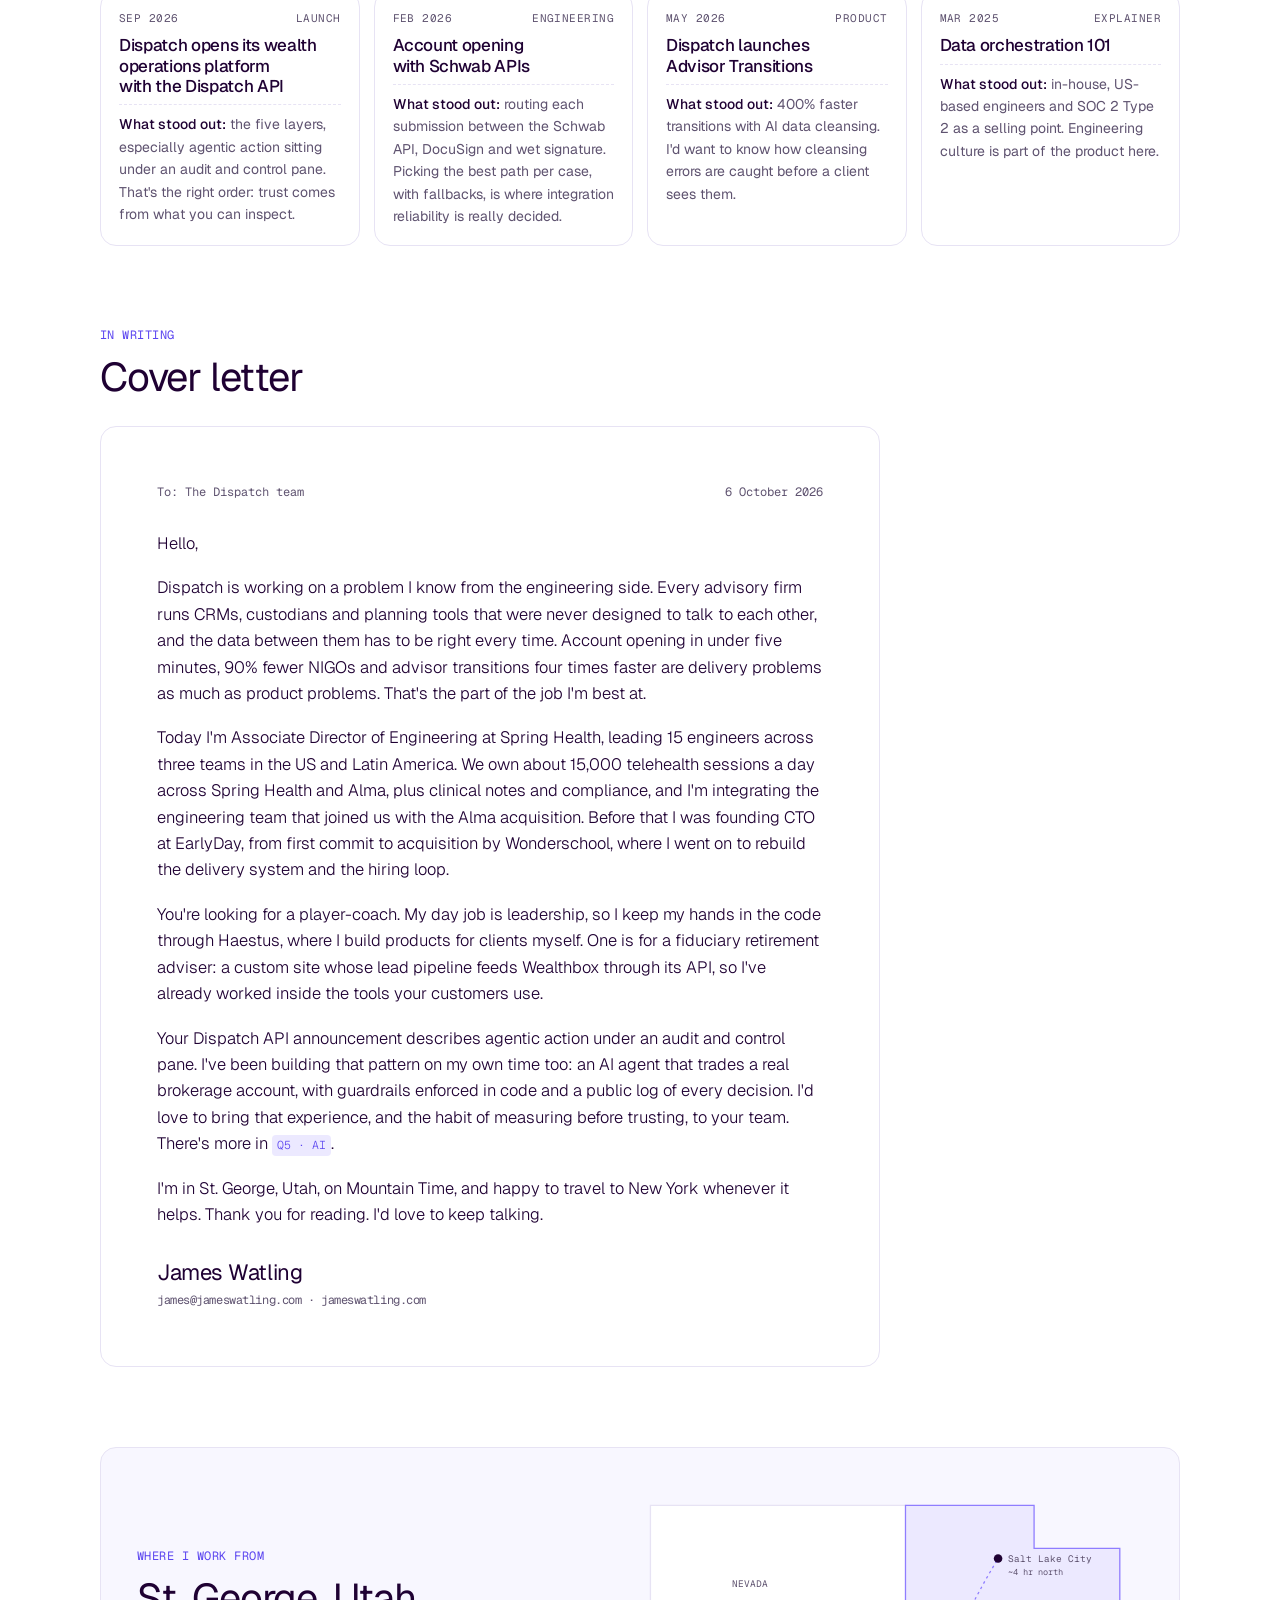
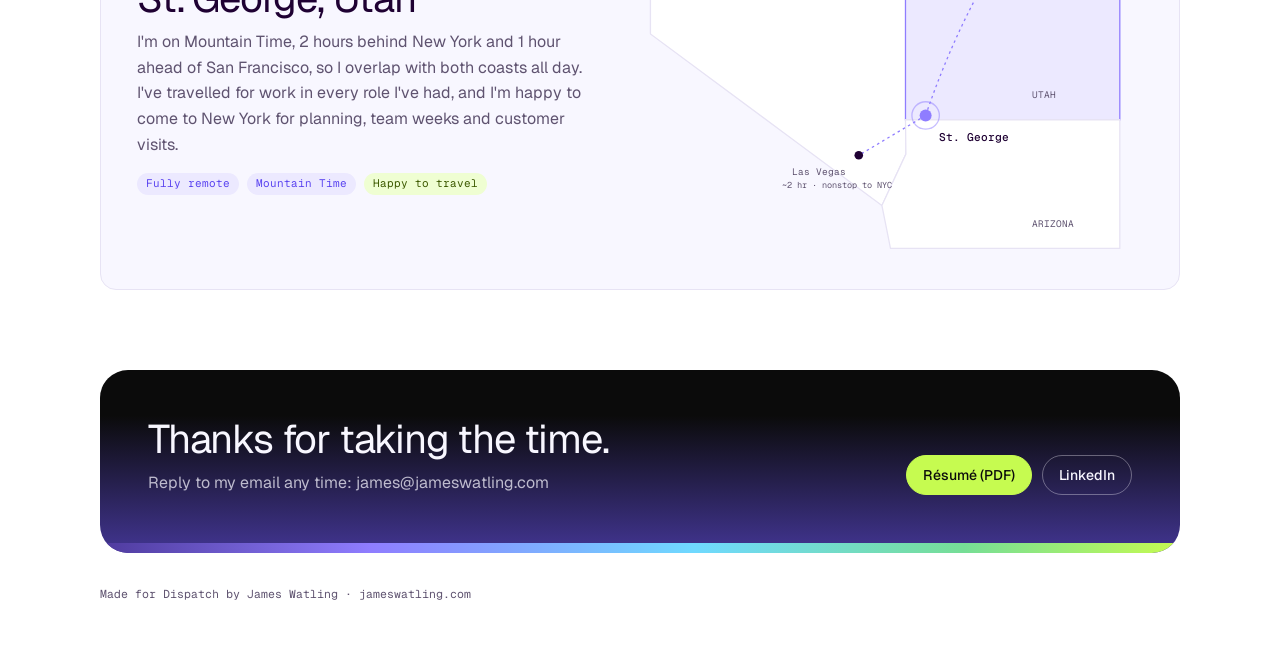
==== commit 8ba08c1d: "feat: auto-hide player overlays, add full screen and theater view Overlays fade while a video plays " ====
--- a/apply/dispatch-r8vt/index.html
+++ b/apply/dispatch-r8vt/index.html
@@ -13,7 +13,7 @@
     <link rel="preconnect" href="https://fonts.googleapis.com">
     <link rel="preconnect" href="https://fonts.gstatic.com" crossorigin>
     <link rel="stylesheet" href="https://fonts.googleapis.com/css2?family=Geist:wght@300;400;500;600&family=Geist+Mono:wght@400;500&display=swap">
-    <link rel="stylesheet" href="/apply/assets/portal.css">
+    <link rel="stylesheet" href="/apply/assets/portal.css?v=08c20c94">
 
     <script type="application/json" id="portal-config">
     {
@@ -78,7 +78,8 @@
         <button id="next" aria-label="Next question"><svg viewBox="0 0 16 16" fill="none" stroke="currentColor" stroke-width="2"><path d="m6 3 5 5-5 5"/></svg></button>
       </div>
     </div>
-    <div class="player">
+    <div class="player" id="player">
+      <button class="theater-close" id="theaterClose" aria-label="Close theater view">✕</button>
       <div class="stage" id="stage">
         <span class="counter" id="counter">Q1 / 5</span>
         <span class="ph">Video coming soon</span>
@@ -90,6 +91,8 @@
             <button class="play" id="play" aria-label="Play"><svg viewBox="0 0 16 16" fill="currentColor" id="playIcon"><path d="M4 2l10 6-10 6z"/></svg></button>
             <div class="bar" id="bar"><i id="fill"></i></div>
             <span class="time" id="time">0:00 / 0:00</span>
+            <button class="ctrl-btn ctrl-theater" id="theaterBtn" aria-label="Theater view" title="Theater view"><svg viewBox="0 0 16 16" fill="none" stroke="currentColor" stroke-width="1.6"><rect x="1.5" y="3" width="13" height="10" rx="1.5"/><path d="M10 3v10"/></svg></button>
+            <button class="ctrl-btn" id="fsBtn" aria-label="Full screen" title="Full screen"><svg viewBox="0 0 16 16" fill="none" stroke="currentColor" stroke-width="1.6"><path d="M2 6V2h4M10 2h4v4M14 10v4h-4M6 14H2v-4"/></svg></button>
           </div>
         </div>
       </div>
@@ -329,6 +332,6 @@
 </div>
 <footer><div class="wrap">Made for Dispatch by James Watling · jameswatling.com</div></footer>
 </main>
-<script src="/apply/assets/portal.js" defer></script>
+<script src="/apply/assets/portal.js?v=a71010df" defer></script>
 </body>
 </html>
--- a/apply/assets/portal.css
+++ b/apply/assets/portal.css
@@ -22,6 +22,7 @@
 }
 
 * { box-sizing: border-box; }
+[hidden] { display: none !important; }
 body { background: var(--bg); color: var(--ink); font-family: var(--sans); font-size: 16px; line-height: 1.6; -webkit-font-smoothing: antialiased; }
 a { color: inherit; }
 button { font: inherit; color: inherit; }
@@ -168,6 +169,45 @@
 .closing .actions { display: flex; gap: 10px; flex-wrap: wrap; }
 footer { padding-block: 8px 48px; font-family: var(--mono); font-size: 11.5px; color: var(--muted); }
 
+/* Player overlays fade out while a video plays */
+.stage .lower, .stage .counter { transition: opacity .3s ease; }
+.stage.idle .lower, .stage.idle .counter, .stage.idle .big-play { opacity: 0; pointer-events: none; }
+.stage.idle { cursor: none; }
+.ctrl-btn { flex: none; width: 34px; height: 34px; border-radius: 50%; border: 0; background: rgba(255,255,255,.14); color: #fff; display: grid; place-items: center; cursor: pointer; }
+.ctrl-btn:hover { background: rgba(255,255,255,.26); }
+.ctrl-btn svg { width: 16px; height: 16px; }
+.stage:fullscreen { border-radius: 0; aspect-ratio: auto; width: 100vw; height: 100vh; max-width: none; }
+.stage:fullscreen video { object-fit: contain; }
+.stage:fullscreen .ctrl-theater { display: none; }
+
+@media (max-width: 560px) {
+  .stage .lower { padding: 28px 12px 10px; gap: 8px; }
+  .stage .qtitle { font-size: 13.5px; }
+  .stage .big-play { width: 58px; height: 58px; }
+}
+
+/* Theater view: video fills the screen, transcript alongside */
+.theater-close { display: none; }
+body.theater { overflow: hidden; }
+.player.theater {
+  position: fixed; inset: 0; z-index: 100; margin: 0; background: #0b0b0b;
+  padding: calc(env(safe-area-inset-top, 0px) + 60px) 16px calc(env(safe-area-inset-bottom, 0px) + 16px);
+  grid-template-columns: minmax(0, 1fr) minmax(280px, 380px); align-items: center; gap: 16px;
+  --surface: #15101d; --card: #1d1726; --line: #2a2236; --ink: #f8f7ff; --muted: #c3bbd2; --purple-soft: #2a2050; --purple-ink: #b3a6ff;
+}
+.player.theater .stage { width: min(100%, calc((100vh - 76px) * 16 / 9)); justify-self: center; }
+.player.theater .transcript { height: calc(100vh - 76px); max-height: none; color: var(--ink); }
+.player.theater .t-body { flex: 1 1 0; height: 0; max-height: none; }
+.player.theater .theater-close {
+  display: grid; place-items: center; position: fixed; z-index: 101; top: calc(env(safe-area-inset-top, 0px) + 10px); right: 10px;
+  width: 40px; height: 40px; border-radius: 50%; border: 1px solid #2a2236; background: #1d1726; color: #fff; font-size: 18px; cursor: pointer;
+}
+@media (max-width: 860px) {
+  .player.theater { grid-template-columns: 1fr; grid-template-rows: auto minmax(0, 1fr); align-items: start; }
+  .player.theater .stage { width: 100%; }
+  .player.theater .transcript { height: 100%; }
+}
+
 /* Intro video beside the headline */
 .hero-grid { display: grid; grid-template-columns: minmax(0, 1.25fr) minmax(0, 1fr); gap: 32px; align-items: center; }
 @media (max-width: 860px) { .hero-grid { grid-template-columns: 1fr; } }
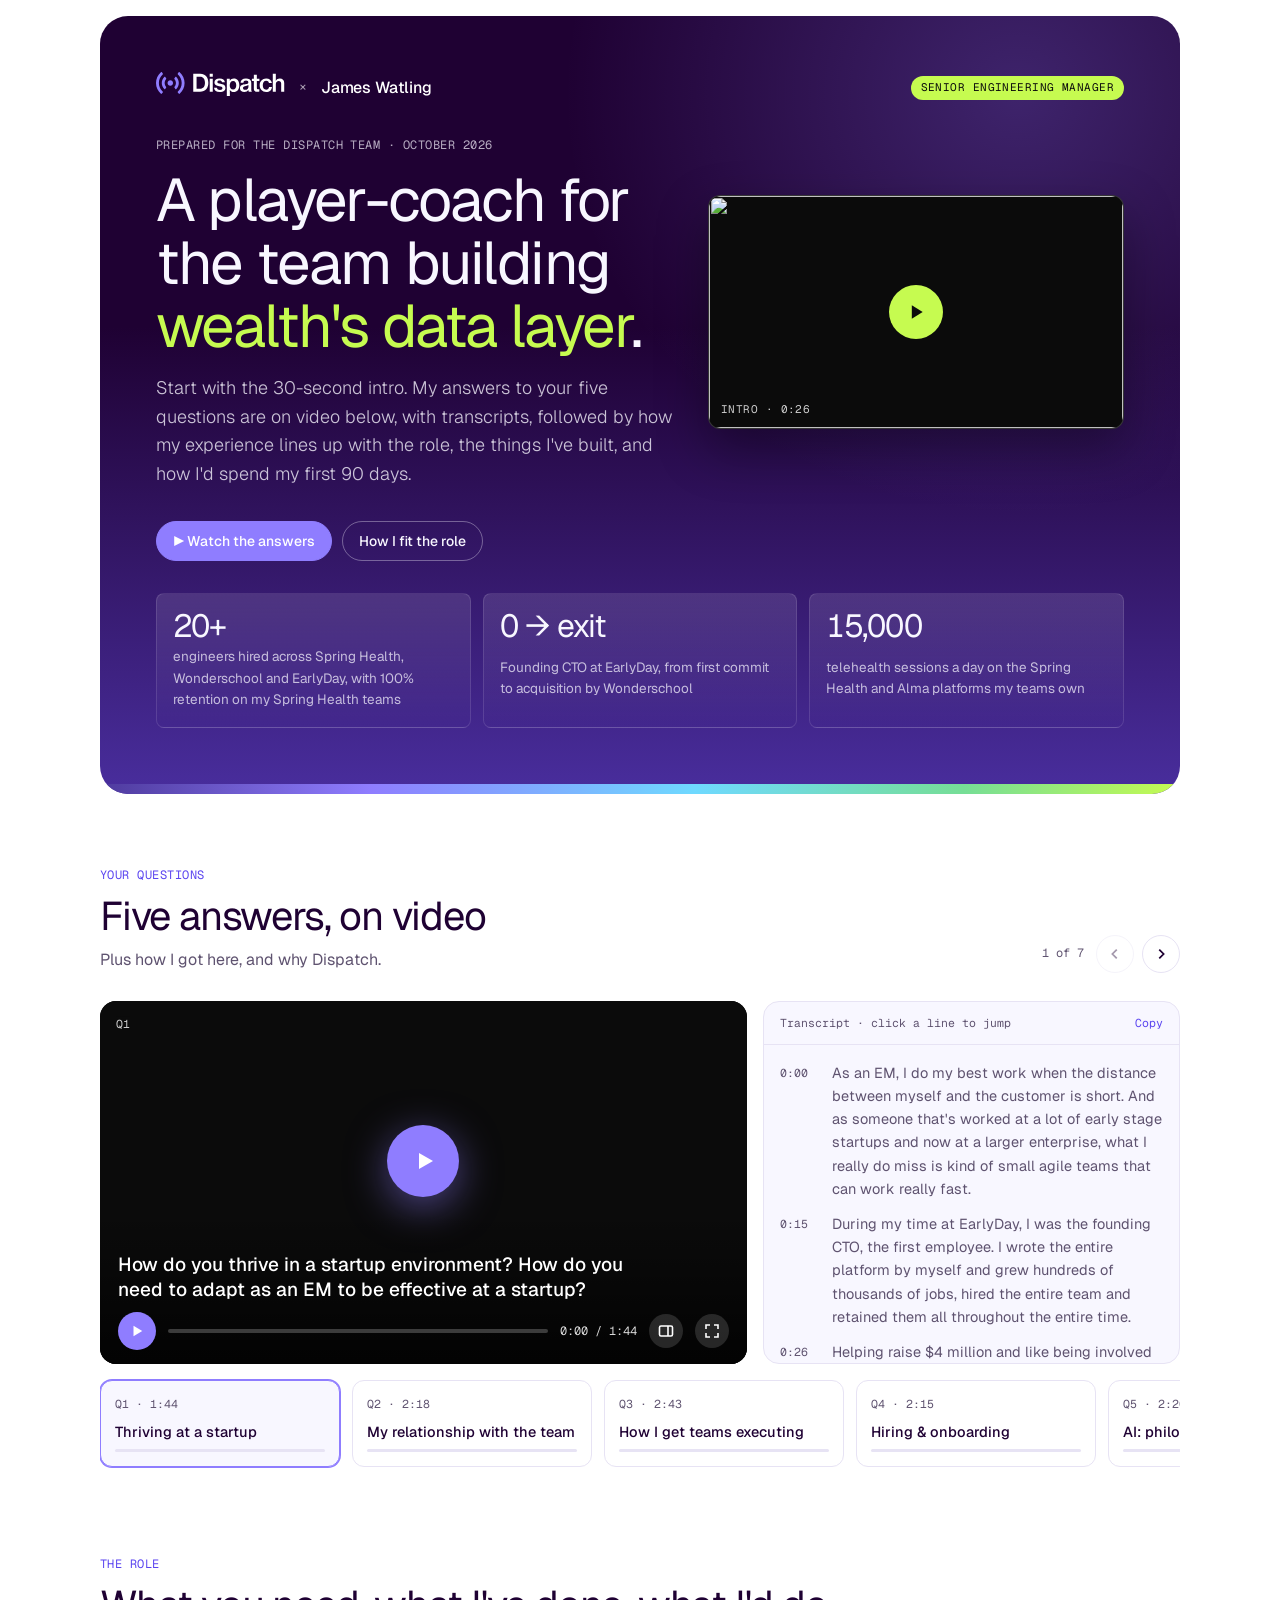
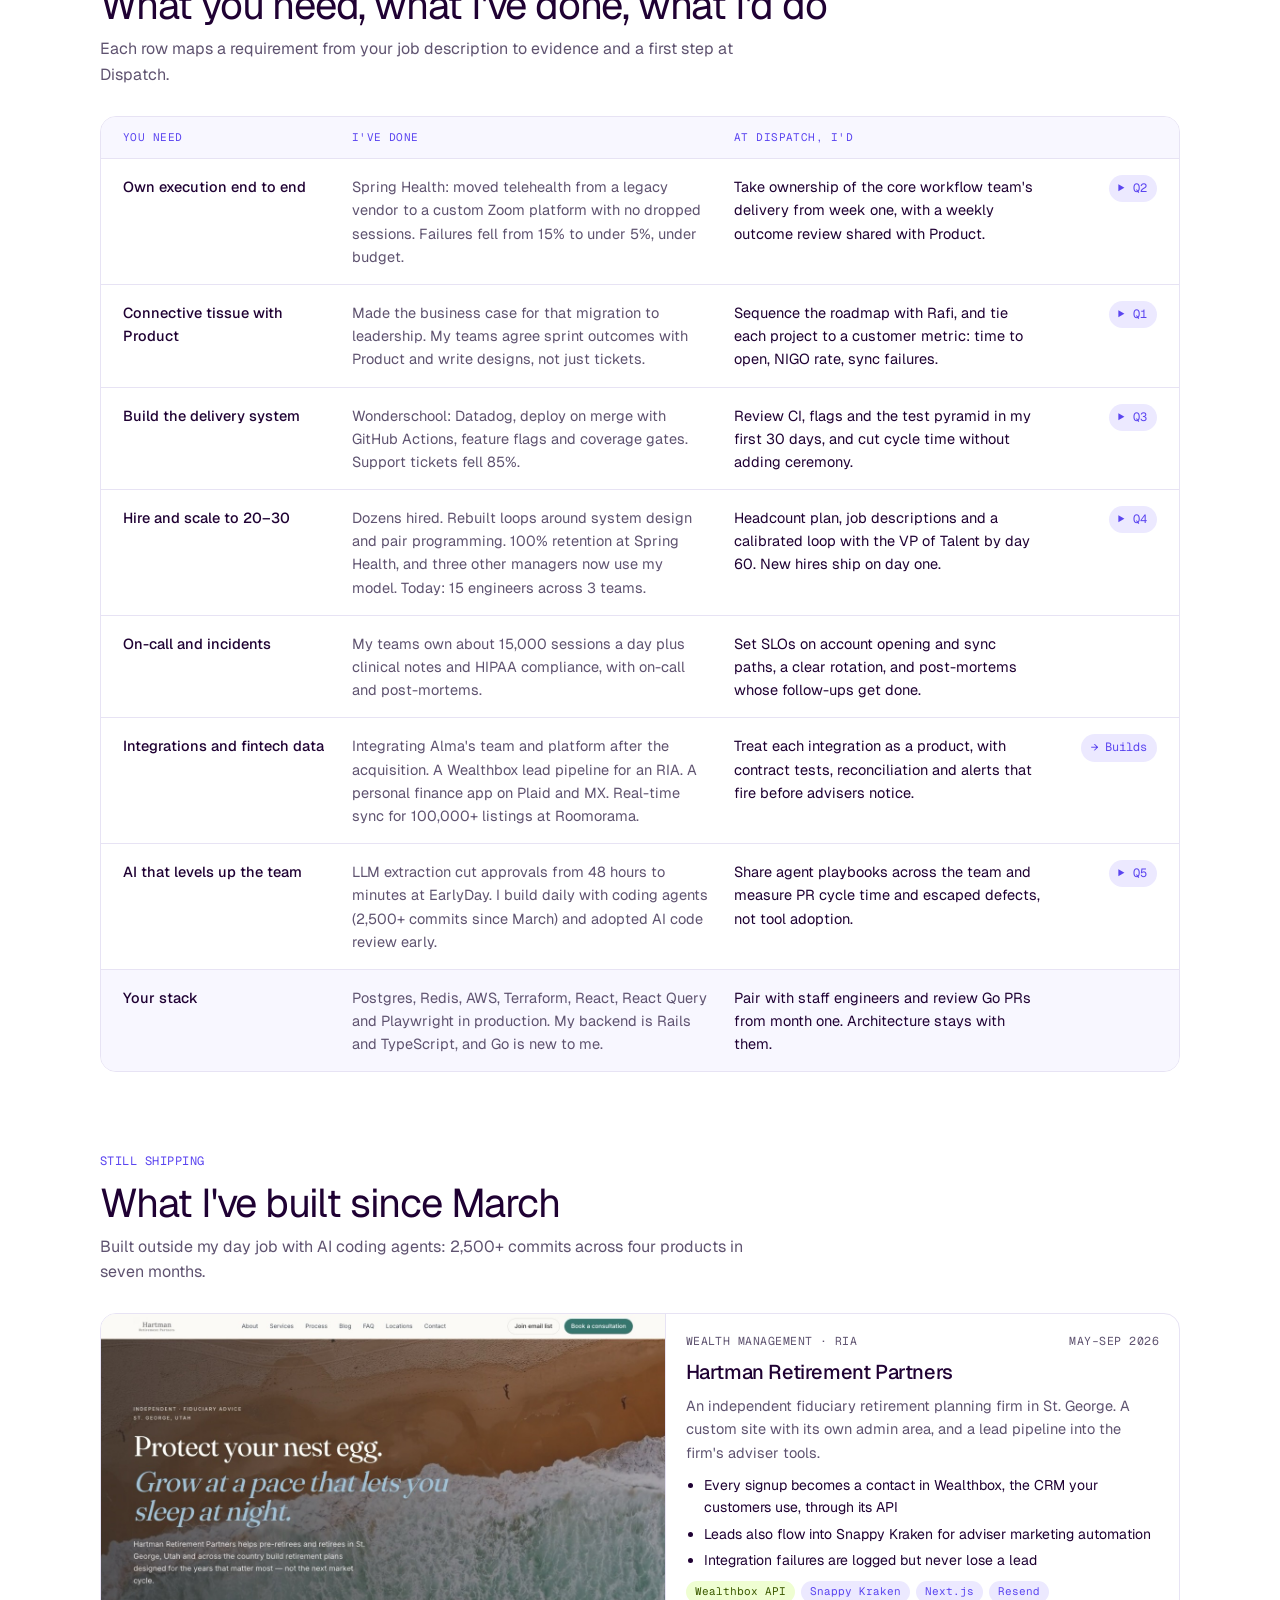
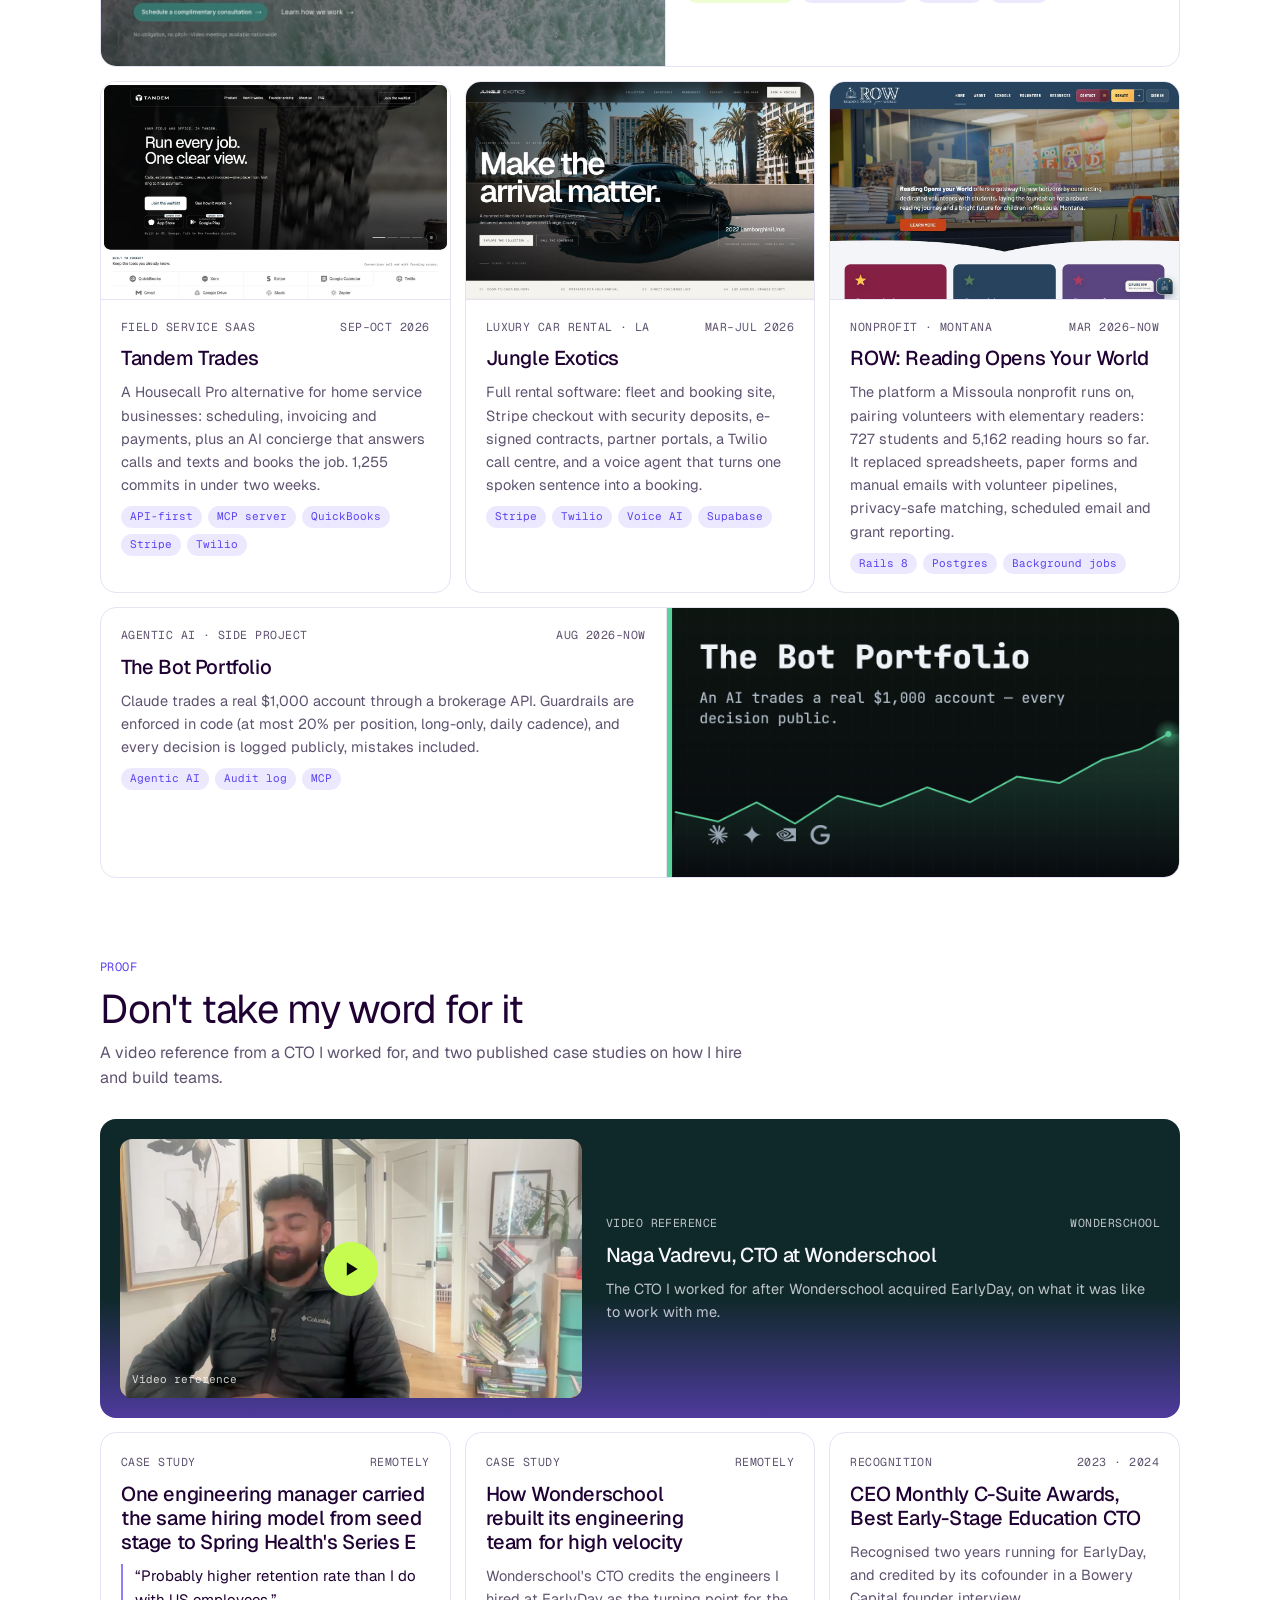
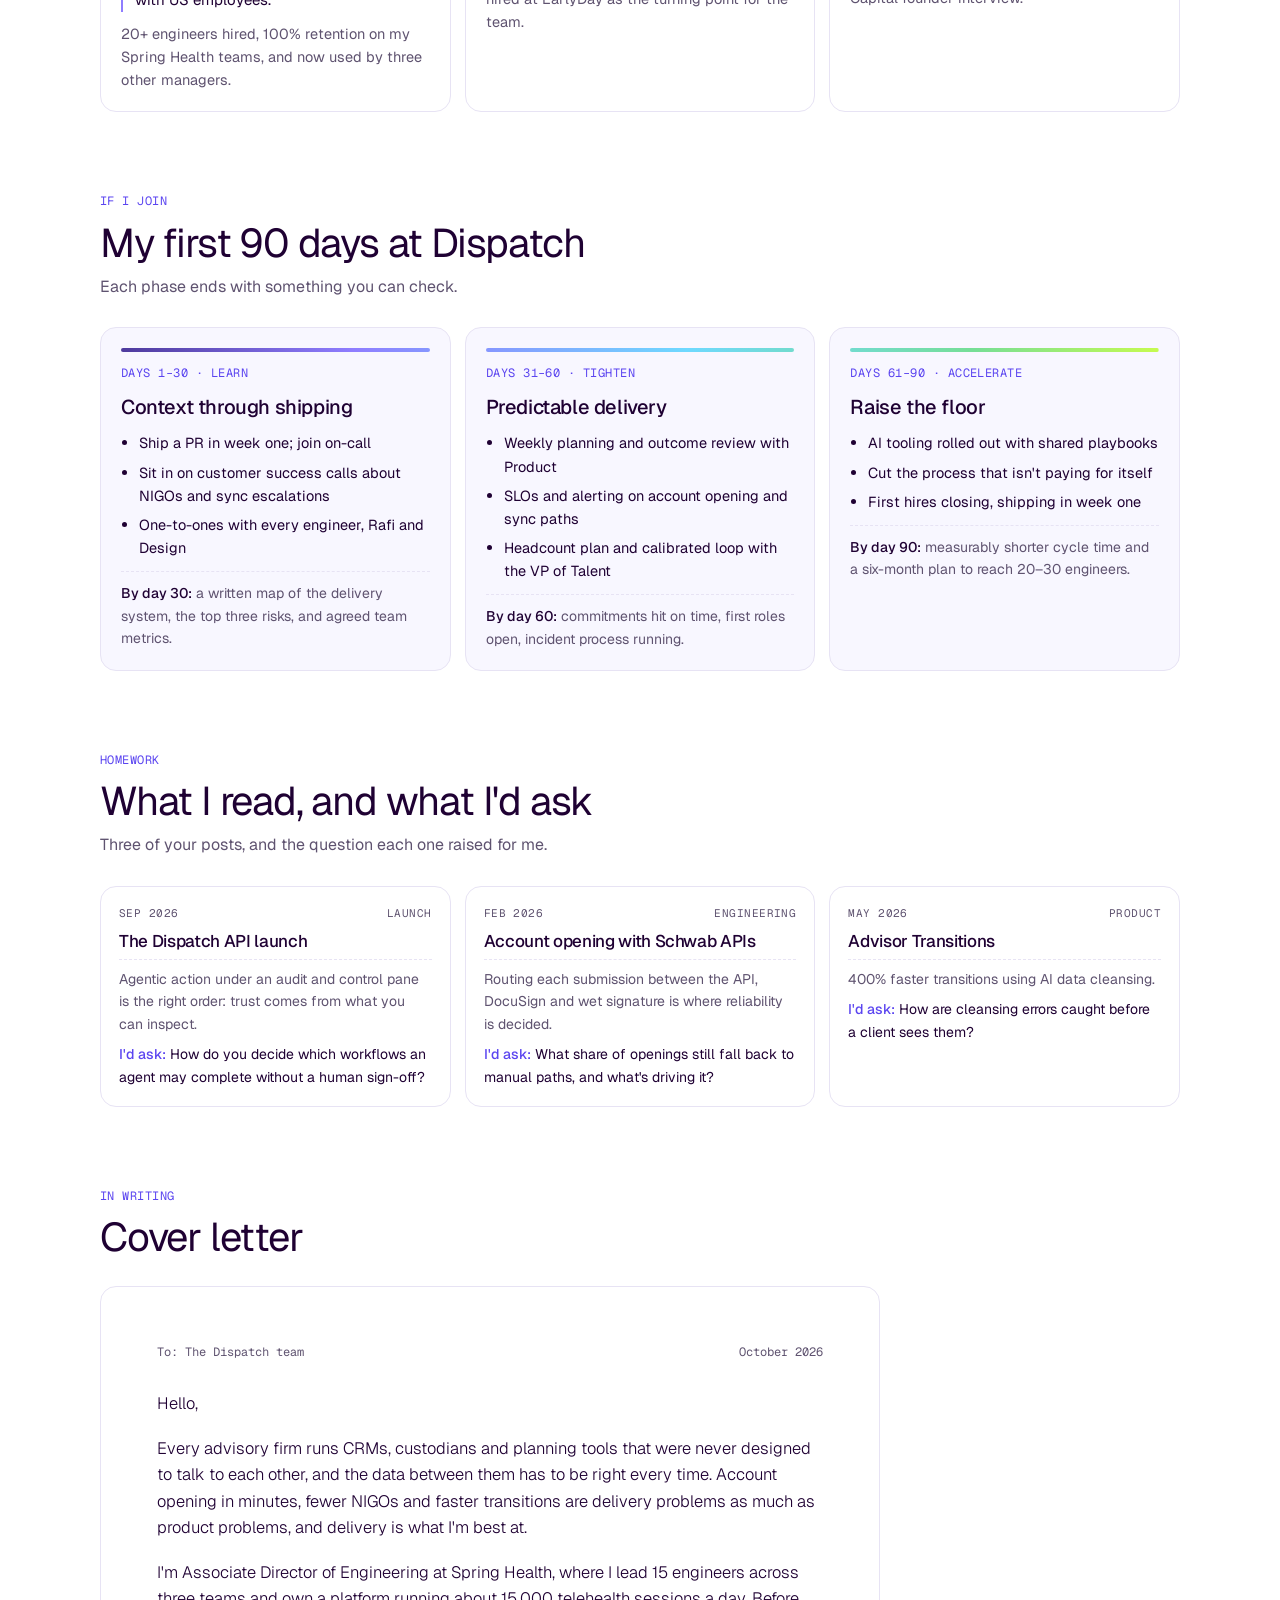
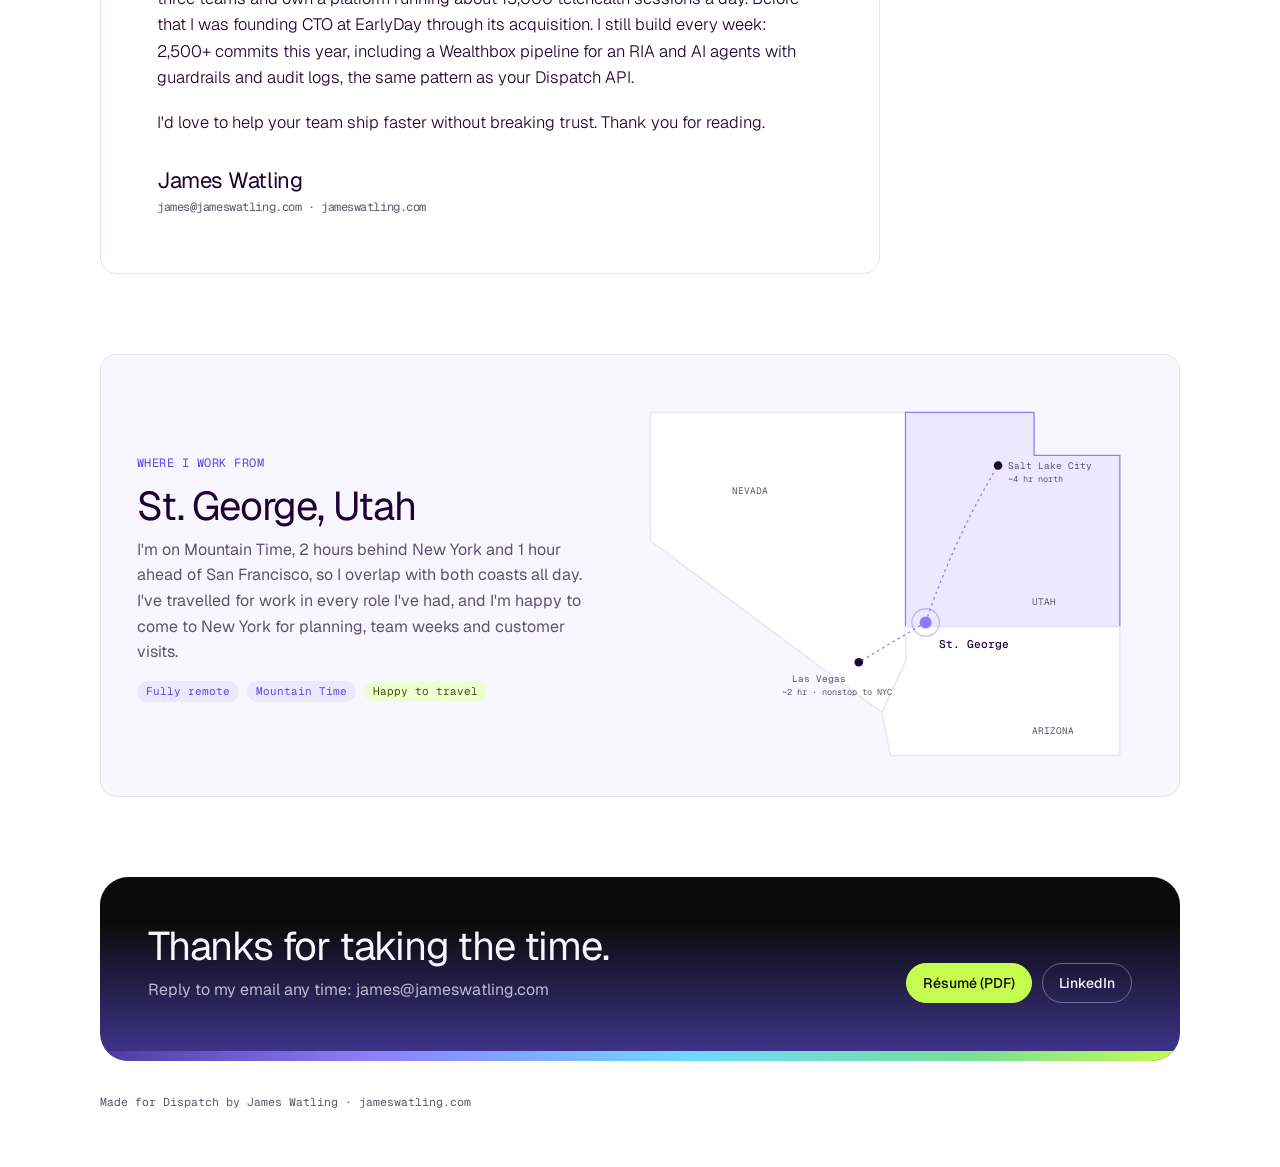
==== commit 29a79bab: "content: make Dispatch role fit actionable, focus builds on 2026 work Role fit is now requirement / " ====
--- a/apply/dispatch-r8vt/index.html
+++ b/apply/dispatch-r8vt/index.html
@@ -13,7 +13,7 @@
     <link rel="preconnect" href="https://fonts.googleapis.com">
     <link rel="preconnect" href="https://fonts.gstatic.com" crossorigin>
     <link rel="stylesheet" href="https://fonts.googleapis.com/css2?family=Geist:wght@300;400;500;600&family=Geist+Mono:wght@400;500&display=swap">
-    <link rel="stylesheet" href="/apply/assets/portal.css?v=08c20c94">
+    <link rel="stylesheet" href="/apply/assets/portal.css?v=cfe8b4f5">
 
     <script type="application/json" id="portal-config">
     {
@@ -106,62 +106,32 @@
 
   <section id="fit" data-sec="Role fit">
     <div class="sec-head">
-      <div><span class="label">The role</span><h2>What you asked for, and where I've done it</h2>
-      <p>Each row quotes your job description, then points to the evidence.</p></div>
-    </div>
-    <div class="fit">
-      <div class="fit-row"><div class="ask"><span class="label">Player-Coach</span><q>You lead by doing, not just directing.</q></div>
-        <div class="ev">I lead at Spring Health, and I still ship. Haestus is where I build: four live client products, plus my own side projects.</div>
-        <div class="go"><button data-goto-sec="builds">→ Builds</button></div></div>
-      <div class="fit-row"><div class="ask"><span class="label">Systems Builder</span><q>Just enough structure… and you know when to stop.</q></div>
-        <div class="ev">Rebuilt Wonderschool's delivery system: Datadog instrumentation, CI moved to GitHub Actions, a quality standard for reviews with AI code review adopted early, feature flags and quiet launches, and tests the team trusted. Support tickets fell 85%.</div>
-        <div class="go"><button data-goto-q="execution-systems">▶ Q3</button></div></div>
-      <div class="fit-row"><div class="ask"><span class="label">Engineering Acceleration</span><q>Partner with staff engineers and tech leads who own technical decisions and architecture.</q></div>
-        <div class="ev">At Wonderschool I carved out roadmap time for technical work and positioned staff engineers to lead the larger problems left by legacy systems, prioritised and agreed with the business.</div>
-        <div class="go"><button data-goto-q="team-relationship">▶ Q2</button></div></div>
-      <div class="fit-row"><div class="ask"><span class="label">Drive hiring end to end</span><q>Headcount planning, JDs, interview loops, and closing.</q></div>
-        <div class="ev">7 hires at Spring Health, 8 at Wonderschool, and EarlyDay's founding team. I've written hiring plans, defined engineering levels, and rebuilt interview loops around pair programming and system design. Three other managers at Spring Health now use my hiring model.</div>
-        <div class="go"><button data-goto-q="hiring-onboarding">▶ Q4</button></div></div>
-      <div class="fit-row gap"><div class="ask"><span class="label">Scale the org</span><q>Ideally from a small team to 20–30+ engineers.</q></div>
-        <div class="ev">Today: 15 engineers across three teams in the US and Latin America, reporting to a VP, with seven-figure annual budgets. I haven't run 20–30 engineers yet. My hiring model is how I'd get there.</div>
-        <div class="go"><button data-goto-q="startup-em">▶ Q1</button></div></div>
-      <div class="fit-row"><div class="ask"><span class="label">Incident &amp; production</span><q>Own the team's on-call posture, incident response process, and post-mortems.</q></div>
-        <div class="ev">My teams own about 15,000 telehealth sessions a day across Spring Health and Alma, plus clinical notes and compliance. We moved from a legacy video vendor to a custom Zoom Video SDK platform without dropping sessions, cutting session failures from about 15% to under 5%, under budget.</div>
-        <div class="go"><button data-goto-q="execution-systems">▶ Q3</button></div></div>
-      <div class="fit-row"><div class="ask"><span class="label">Data across integrations</span><q>Systems that orchestrate, sync, or transform data across third-party integrations.</q></div>
-        <div class="ev">Integrating the engineering team and systems from Spring Health's acquisition of Alma into our stack. A lead pipeline into Wealthbox for a fiduciary retirement adviser. Earlier, real-time price and availability sync for 100,000+ Roomorama listings from third-party providers.</div>
-        <div class="go"><button data-goto-sec="builds">→ Builds</button></div></div>
-      <div class="fit-row"><div class="ask"><span class="label">Enterprise customers</span><q>Long sales cycles, multi-stakeholder implementations, and the reliability expectations.</q></div>
-        <div class="ev">Engineering lead on Wonderschool's government procurement work with state governments.</div>
-        <div class="go"></div></div>
-      <div class="fit-row"><div class="ask"><span class="label">Fintech APIs</span><q>Leading fintech APIs (Plaid, Stripe, etc).</q></div>
-        <div class="ev">Built a personal finance app on Plaid and MX that ingests my bank data and forecasts retirement and savings. Plus The Bot Portfolio: an AI agent trading a real brokerage account through an API, with guardrails in code and a public log of every decision.</div>
-        <div class="go"><button data-goto-q="why-dispatch">▶ Why Dispatch</button></div></div>
-      <div class="fit-row"><div class="ask"><span class="label">Built from scratch</span><q>A company, a product, or a meaningful side project.</q></div>
-        <div class="ev">Founding CTO at EarlyDay through acquisition. Cofounder of Haestus.</div>
-        <div class="go"><button data-goto-sec="proof">→ Proof</button></div></div>
-      <div class="fit-row"><div class="ask"><span class="label">AI that levels up the team</span><q>Not only leverages these in their work, but can help level up the team.</q></div>
-        <div class="ev">An AI approval flow at EarlyDay cut 48 hours to under 2 minutes. AI code review adopted early at Wonderschool. AI voice and chat agents shipped for Haestus clients.</div>
-        <div class="go"><button data-goto-q="ai-philosophy">▶ Q5</button></div></div>
-      <div class="fit-row gap"><div class="ask"><span class="label">Your stack</span><q>Golang, Postgres, AWS, gRPC, Terraform… React, React Query, Playwright.</q></div>
-        <div class="ev">Postgres, Redis, AWS, Terraform, React, React Query and Playwright are all production experience. My backend has mostly been Ruby on Rails, plus full-stack Node/TypeScript and some Python. I haven't shipped Go. AI tools have made learning a new language much faster, and staff engineers own the architecture, so I'd expect to read and review Go comfortably within my first month.</div>
-        <div class="go"></div></div>
+      <div><span class="label">The role</span><h2>What you need, what I've done, what I'd do</h2>
+      <p>Each row maps a requirement from your job description to evidence and a first step at Dispatch.</p></div>
+    </div>
+    <div class="fit2">
+      <div class="fit2-head"><span>You need</span><span>I've done</span><span>At Dispatch, I'd</span></div>
+      <div class="fit2-row"><div class="need">Own execution end to end</div><div class="done"><span class="m">I've done</span>Spring Health: moved telehealth from a legacy vendor to a custom Zoom platform with no dropped sessions. Failures fell from 15% to under 5%, under budget.</div><div class="do"><span class="m">At Dispatch, I'd</span>Take ownership of the core workflow team's delivery from week one, with a weekly outcome review shared with Product.</div><div class="go"><button data-goto-q="team-relationship">▶ Q2</button></div></div>
+      <div class="fit2-row"><div class="need">Connective tissue with Product</div><div class="done"><span class="m">I've done</span>Made the business case for that migration to leadership. My teams agree sprint outcomes with Product and write designs, not just tickets.</div><div class="do"><span class="m">At Dispatch, I'd</span>Sequence the roadmap with Rafi, and tie each project to a customer metric: time to open, NIGO rate, sync failures.</div><div class="go"><button data-goto-q="startup-em">▶ Q1</button></div></div>
+      <div class="fit2-row"><div class="need">Build the delivery system</div><div class="done"><span class="m">I've done</span>Wonderschool: Datadog, deploy on merge with GitHub Actions, feature flags and coverage gates. Support tickets fell 85%.</div><div class="do"><span class="m">At Dispatch, I'd</span>Review CI, flags and the test pyramid in my first 30 days, and cut cycle time without adding ceremony.</div><div class="go"><button data-goto-q="execution-systems">▶ Q3</button></div></div>
+      <div class="fit2-row"><div class="need">Hire and scale to 20–30</div><div class="done"><span class="m">I've done</span>Dozens hired. Rebuilt loops around system design and pair programming. 100% retention at Spring Health, and three other managers now use my model. Today: 15 engineers across 3 teams.</div><div class="do"><span class="m">At Dispatch, I'd</span>Headcount plan, job descriptions and a calibrated loop with the VP of Talent by day 60. New hires ship on day one.</div><div class="go"><button data-goto-q="hiring-onboarding">▶ Q4</button></div></div>
+      <div class="fit2-row"><div class="need">On-call and incidents</div><div class="done"><span class="m">I've done</span>My teams own about 15,000 sessions a day plus clinical notes and HIPAA compliance, with on-call and post-mortems.</div><div class="do"><span class="m">At Dispatch, I'd</span>Set SLOs on account opening and sync paths, a clear rotation, and post-mortems whose follow-ups get done.</div><div class="go"></div></div>
+      <div class="fit2-row"><div class="need">Integrations and fintech data</div><div class="done"><span class="m">I've done</span>Integrating Alma's team and platform after the acquisition. A Wealthbox lead pipeline for an RIA. A personal finance app on Plaid and MX. Real-time sync for 100,000+ listings at Roomorama.</div><div class="do"><span class="m">At Dispatch, I'd</span>Treat each integration as a product, with contract tests, reconciliation and alerts that fire before advisers notice.</div><div class="go"><button data-goto-sec="builds">→ Builds</button></div></div>
+      <div class="fit2-row"><div class="need">AI that levels up the team</div><div class="done"><span class="m">I've done</span>LLM extraction cut approvals from 48 hours to minutes at EarlyDay. I build daily with coding agents (2,500+ commits since March) and adopted AI code review early.</div><div class="do"><span class="m">At Dispatch, I'd</span>Share agent playbooks across the team and measure PR cycle time and escaped defects, not tool adoption.</div><div class="go"><button data-goto-q="ai-philosophy">▶ Q5</button></div></div>
+      <div class="fit2-row gap"><div class="need">Your stack</div><div class="done"><span class="m">I've done</span>Postgres, Redis, AWS, Terraform, React, React Query and Playwright in production. My backend is Rails and TypeScript, and Go is new to me.</div><div class="do"><span class="m">At Dispatch, I'd</span>Pair with staff engineers and review Go PRs from month one. Architecture stays with them.</div><div class="go"></div></div>
     </div>
   </section>
 
   <section id="builds" data-sec="Builds">
     <div class="sec-head">
-      <div><span class="label">Hands in the code</span><h2>Things I've built</h2>
-      <p>Recent client work through Haestus, plus one side project.</p></div>
-    </div>
-    <div class="builds-intro">
-      <p><b>Haestus is how I keep my hands in the code.</b> My day job is leadership, so this is where I still build. These products are live, the clients are on maintenance plans, and a sales team sells the finished products, so it now takes a couple of hours a week, not a second job.</p>
+      <div><span class="label">Still shipping</span><h2>What I've built since March</h2>
+      <p>Built outside my day job with AI coding agents: 2,500+ commits across four products in seven months.</p></div>
     </div>
     <div class="builds">
       <a class="build wide" href="https://www.hartmanretirement.com" target="_blank" rel="noopener" data-track="build_opened" data-label="Hartman Retirement Partners">
         <div class="shot"><img src="/apply/assets/shots/hartman.jpg" alt="Hartman Retirement Partners homepage" loading="lazy"></div>
         <div class="body">
-          <span class="k"><span>Wealth management</span><span>2026</span></span>
+          <span class="k"><span>Wealth management · RIA</span><span>May–Sep 2026</span></span>
           <h3>Hartman Retirement Partners</h3>
           <p>An independent fiduciary retirement planning firm in St. George. A custom site with its own admin area, and a lead pipeline into the firm's adviser tools.</p>
           <ul><li>Every signup becomes a contact in Wealthbox, the CRM your customers use, through its API</li><li>Leads also flow into Snappy Kraken for adviser marketing automation</li><li>Integration failures are logged but never lose a lead</li></ul>
@@ -171,16 +141,16 @@
       <a class="build" href="https://tandemtrades.app" target="_blank" rel="noopener" data-track="build_opened" data-label="Tandem Trades">
         <div class="shot"><img src="/apply/assets/shots/tandem.jpg" alt="Tandem Trades homepage" loading="lazy"></div>
         <div class="body">
-          <span class="k"><span>Field service SaaS</span><span>Pre-launch</span></span>
+          <span class="k"><span>Field service SaaS</span><span>Sep–Oct 2026</span></span>
           <h3>Tandem Trades</h3>
-          <p>Our answer to Housecall Pro for home service businesses, with an AI concierge that answers calls and texts and books the job.</p>
+          <p>A Housecall Pro alternative for home service businesses: scheduling, invoicing and payments, plus an AI concierge that answers calls and texts and books the job. 1,255 commits in under two weeks.</p>
           <div class="chips"><span class="chip">API-first</span><span class="chip">MCP server</span><span class="chip">QuickBooks</span><span class="chip">Stripe</span><span class="chip">Twilio</span></div>
         </div>
       </a>
       <a class="build" href="https://jungle.haestus.dev" target="_blank" rel="noopener" data-track="build_opened" data-label="Jungle Exotics">
         <div class="shot"><img src="/apply/assets/shots/jungle.jpg" alt="Jungle Exotics homepage" loading="lazy"></div>
         <div class="body">
-          <span class="k"><span>Luxury car rental · LA</span><span>2026</span></span>
+          <span class="k"><span>Luxury car rental · LA</span><span>Mar–Jul 2026</span></span>
           <h3>Jungle Exotics</h3>
           <p>Full rental software: fleet and booking site, Stripe checkout with security deposits, e-signed contracts, partner portals, a Twilio call centre, and a voice agent that turns one spoken sentence into a booking.</p>
           <div class="chips"><span class="chip">Stripe</span><span class="chip">Twilio</span><span class="chip">Voice AI</span><span class="chip">Supabase</span></div>
@@ -189,7 +159,7 @@
       <a class="build" href="https://readwithrow.org" target="_blank" rel="noopener" data-track="build_opened" data-label="ROW, Reading Opens Your World">
         <div class="shot"><img src="/apply/assets/shots/row.jpg" alt="ROW, Reading Opens Your World homepage" loading="lazy"></div>
         <div class="body">
-          <span class="k"><span>Nonprofit · Montana</span><span>2026</span></span>
+          <span class="k"><span>Nonprofit · Montana</span><span>Mar 2026–now</span></span>
           <h3>ROW: Reading Opens Your World</h3>
           <p>The platform a Missoula nonprofit runs on, pairing volunteers with elementary readers: 727 students and 5,162 reading hours so far. It replaced spreadsheets, paper forms and manual emails with volunteer pipelines, privacy-safe matching, scheduled email and grant reporting.</p>
           <div class="chips"><span class="chip">Rails 8</span><span class="chip">Postgres</span><span class="chip">Background jobs</span></div>
@@ -198,7 +168,7 @@
       <a class="build wide flip" href="https://thebotportfolio.com" target="_blank" rel="noopener" data-track="build_opened" data-label="The Bot Portfolio">
         <div class="shot"><img src="/botportfolio-og.png" alt="The Bot Portfolio" loading="lazy" style="object-position:left center"></div>
         <div class="body">
-          <span class="k"><span>Side project</span><span>Live</span></span>
+          <span class="k"><span>Agentic AI · side project</span><span>Aug 2026–now</span></span>
           <h3>The Bot Portfolio</h3>
           <p>Claude trades a real $1,000 account through a brokerage API. Guardrails are enforced in code (at most 20% per position, long-only, daily cadence), and every decision is logged publicly, mistakes included.</p>
           <div class="chips"><span class="chip">Agentic AI</span><span class="chip">Audit log</span><span class="chip">MCP</span></div>
@@ -210,7 +180,7 @@
   <section id="proof" data-sec="Proof">
     <div class="sec-head">
       <div><span class="label">Proof</span><h2>Don't take my word for it</h2>
-      <p>A video reference from a CTO I worked for, two published case studies, and recognition along the way.</p></div>
+      <p>A video reference from a CTO I worked for, and two published case studies on how I hire and build teams.</p></div>
     </div>
     <div class="proof">
       <div class="pc feature">
@@ -234,13 +204,8 @@
       </a>
       <a class="pc" href="https://www.ceo-review.com/winners/earlyday-2/" target="_blank" rel="noopener" data-track="proof_opened" data-label="the CEO Monthly award">
         <span class="k"><span>Recognition</span><span>2023 · 2024</span></span>
-        <h3>CEO Monthly C-Suite Awards</h3>
-        <p>Best Early-Stage Education CTO (USA), 2024, and Best Early Childhood Educators Recruitment Platform CTO, 2023.</p>
-      </a>
-      <a class="pc" href="https://bowerycap.com/blog/insights/from-the-front-lines-melissa-tran-earlyday" target="_blank" rel="noopener" data-track="proof_opened" data-label="the Bowery Capital founder interview">
-        <span class="k"><span>Press</span><span>Bowery Capital</span></span>
-        <h3>From the front lines: Melissa Tran, EarlyDay</h3>
-        <p>EarlyDay's cofounder on building the company, with a shout-out to her CTO.</p>
+        <h3>CEO Monthly C-Suite Awards, Best Early-Stage Education CTO</h3>
+        <p>Recognised two years running for EarlyDay, and credited by its cofounder in a Bowery Capital founder interview.</p>
       </a>
     </div>
   </section>
@@ -248,49 +213,47 @@
   <section id="plan" data-sec="First 90 days">
     <div class="sec-head">
       <div><span class="label">If I join</span><h2>My first 90 days at Dispatch</h2>
-      <p>A starting plan, which I'd adjust once I've met the team and the customers.</p></div>
+      <p>Each phase ends with something you can check.</p></div>
     </div>
     <div class="plan">
-      <div class="phase"><div class="bar2" style="background-position:0 0"></div><span class="label">Days 1–30 · Learn</span><h3>Earn context by shipping</h3>
-        <ul><li>Ship a small PR in week one and join the on-call rotation</li><li>Sit in on customer success calls about NIGOs and integration escalations</li><li>One-to-ones with every engineer, Product and Design; read every recent post-mortem</li><li>Map the delivery system as it is today, with no changes yet</li></ul></div>
-      <div class="phase"><div class="bar2" style="background-position:50% 0"></div><span class="label">Days 31–60 · Tighten</span><h3>Make delivery predictable</h3>
-        <ul><li>Agree sequencing and a weekly cadence with Product</li><li>Set up incident response and post-mortem ownership the team believes in</li><li>Headcount plan, job descriptions and interview loop with the VP of Talent</li><li>Pick two or three metrics customers would feel, such as time to open an account and sync failures</li></ul></div>
+      <div class="phase"><div class="bar2" style="background-position:0 0"></div><span class="label">Days 1–30 · Learn</span><h3>Context through shipping</h3>
+        <ul><li>Ship a PR in week one; join on-call</li><li>Sit in on customer success calls about NIGOs and sync escalations</li><li>One-to-ones with every engineer, Rafi and Design</li></ul>
+        <p class="out"><b>By day 30:</b> a written map of the delivery system, the top three risks, and agreed team metrics.</p></div>
+      <div class="phase"><div class="bar2" style="background-position:50% 0"></div><span class="label">Days 31–60 · Tighten</span><h3>Predictable delivery</h3>
+        <ul><li>Weekly planning and outcome review with Product</li><li>SLOs and alerting on account opening and sync paths</li><li>Headcount plan and calibrated loop with the VP of Talent</li></ul>
+        <p class="out"><b>By day 60:</b> commitments hit on time, first roles open, incident process running.</p></div>
       <div class="phase"><div class="bar2" style="background-position:100% 0"></div><span class="label">Days 61–90 · Accelerate</span><h3>Raise the floor</h3>
-        <ul><li>First hires closing, with onboarding that gets them shipping in week one</li><li>AI tooling across the team, measured rather than mandated</li><li>Remove the process that isn't paying for itself</li><li>Share a six-month plan for growing toward 20–30 engineers</li></ul></div>
+        <ul><li>AI tooling rolled out with shared playbooks</li><li>Cut the process that isn't paying for itself</li><li>First hires closing, shipping in week one</li></ul>
+        <p class="out"><b>By day 90:</b> measurably shorter cycle time and a six-month plan to reach 20–30 engineers.</p></div>
     </div>
   </section>
 
   <section id="reading" data-sec="Reading">
     <div class="sec-head">
-      <div><span class="label">Homework</span><h2>What I read about Dispatch</h2>
-      <p>Four of your posts, and what stood out to me as an engineering manager.</p></div>
+      <div><span class="label">Homework</span><h2>What I read, and what I'd ask</h2>
+      <p>Three of your posts, and the question each one raised for me.</p></div>
     </div>
     <div class="reads">
       <a class="rd" href="https://www.dispatch.io/blog/dispatch-opens-its-wealth-operations-platform-to-the-industry-with-launch-of-the-dispatch-api" target="_blank" rel="noopener" data-track="article_clicked" data-label="the Dispatch API launch post">
-        <span class="k"><span>Sep 2026</span><span>Launch</span></span><h3 style="font-size:17px">Dispatch opens its wealth operations platform with the Dispatch API</h3>
-        <span class="take"><b>What stood out:</b> the five layers, especially agentic action sitting under an audit and control pane. That's the right order: trust comes from what you can inspect.</span></a>
+        <span class="k"><span>Sep 2026</span><span>Launch</span></span><h3 style="font-size:17px">The Dispatch API launch</h3>
+        <span class="take">Agentic action under an audit and control pane is the right order: trust comes from what you can inspect.</span><span class="ask"><b>I'd ask:</b> How do you decide which workflows an agent may complete without a human sign-off?</span></a>
       <a class="rd" href="https://www.dispatch.io/blog/dispatch-account-opening-with-schwab-apis" target="_blank" rel="noopener" data-track="article_clicked" data-label="the Schwab APIs post">
         <span class="k"><span>Feb 2026</span><span>Engineering</span></span><h3 style="font-size:17px">Account opening with Schwab APIs</h3>
-        <span class="take"><b>What stood out:</b> routing each submission between the Schwab API, DocuSign and wet signature. Picking the best path per case, with fallbacks, is where integration reliability is really decided.</span></a>
+        <span class="take">Routing each submission between the API, DocuSign and wet signature is where reliability is decided.</span><span class="ask"><b>I'd ask:</b> What share of openings still fall back to manual paths, and what's driving it?</span></a>
       <a class="rd" href="https://www.dispatch.io/blog/dispatch-launches-advisor-transitions" target="_blank" rel="noopener" data-track="article_clicked" data-label="the Advisor Transitions post">
-        <span class="k"><span>May 2026</span><span>Product</span></span><h3 style="font-size:17px">Dispatch launches Advisor Transitions</h3>
-        <span class="take"><b>What stood out:</b> 400% faster transitions with AI data cleansing. I'd want to know how cleansing errors are caught before a client sees them.</span></a>
-      <a class="rd" href="https://www.dispatch.io/blog/data-orchestration-101" target="_blank" rel="noopener" data-track="article_clicked" data-label="the Data orchestration 101 post">
-        <span class="k"><span>Mar 2025</span><span>Explainer</span></span><h3 style="font-size:17px">Data orchestration 101</h3>
-        <span class="take"><b>What stood out:</b> in-house, US-based engineers and SOC 2 Type 2 as a selling point. Engineering culture is part of the product here.</span></a>
+        <span class="k"><span>May 2026</span><span>Product</span></span><h3 style="font-size:17px">Advisor Transitions</h3>
+        <span class="take">400% faster transitions using AI data cleansing.</span><span class="ask"><b>I'd ask:</b> How are cleansing errors caught before a client sees them?</span></a>
     </div>
   </section>
 
   <section id="letter" data-sec="Cover letter">
     <div class="sec-head"><div><span class="label">In writing</span><h2>Cover letter</h2></div></div>
     <article class="letter">
-      <div class="meta"><span>To: The Dispatch team</span><span>6 October 2026</span></div>
+      <div class="meta"><span>To: The Dispatch team</span><span>October 2026</span></div>
       <p>Hello,</p>
-      <p>Dispatch is working on a problem I know from the engineering side. Every advisory firm runs CRMs, custodians and planning tools that were never designed to talk to each other, and the data between them has to be right every time. Account opening in under five minutes, 90% fewer NIGOs and advisor transitions four times faster are delivery problems as much as product problems. That's the part of the job I'm best at.</p>
-      <p>Today I'm Associate Director of Engineering at Spring Health, leading 15 engineers across three teams in the US and Latin America. We own about 15,000 telehealth sessions a day across Spring Health and Alma, plus clinical notes and compliance, and I'm integrating the engineering team that joined us with the Alma acquisition. Before that I was founding CTO at EarlyDay, from first commit to acquisition by Wonderschool, where I went on to rebuild the delivery system and the hiring loop.</p>
-      <p>You're looking for a player-coach. My day job is leadership, so I keep my hands in the code through Haestus, where I build products for clients myself. One is for a fiduciary retirement adviser: a custom site whose lead pipeline feeds Wealthbox through its API, so I've already worked inside the tools your customers use.</p>
-      <p>Your Dispatch API announcement describes agentic action under an audit and control pane. I've been building that pattern on my own time too: an AI agent that trades a real brokerage account, with guardrails enforced in code and a public log of every decision. I'd love to bring that experience, and the habit of measuring before trusting, to your team. There's more in <button class="ref" data-goto-q="ai-philosophy">Q5 · AI</button>.</p>
-      <p>I'm in St. George, Utah, on Mountain Time, and happy to travel to New York whenever it helps. Thank you for reading. I'd love to keep talking.</p>
+      <p>Every advisory firm runs CRMs, custodians and planning tools that were never designed to talk to each other, and the data between them has to be right every time. Account opening in minutes, fewer NIGOs and faster transitions are delivery problems as much as product problems, and delivery is what I'm best at.</p>
+      <p>I'm Associate Director of Engineering at Spring Health, where I lead 15 engineers across three teams and own a platform running about 15,000 telehealth sessions a day. Before that I was founding CTO at EarlyDay through its acquisition. I still build every week: 2,500+ commits this year, including a Wealthbox pipeline for an RIA and AI agents with guardrails and audit logs, the same pattern as your Dispatch API.</p>
+      <p>I'd love to help your team ship faster without breaking trust. Thank you for reading.</p>
       <div class="sig">James Watling<small>james@jameswatling.com · jameswatling.com</small></div>
     </article>
   </section>
--- a/apply/assets/portal.css
+++ b/apply/assets/portal.css
@@ -123,8 +123,30 @@
 .fit-row .go button, .fit-row .go a { background: var(--purple-soft); color: var(--purple-ink); border: 0; border-radius: 999px; padding: 4px 10px; cursor: pointer; text-decoration: none; font-family: var(--mono); font-size: 12px; }
 .fit-row.gap { background: var(--surface); }
 
+/* Role fit: requirement, evidence, next step */
+.fit2 { border: 1px solid var(--line); border-radius: 16px; overflow: hidden; background: var(--card); }
+.fit2-head, .fit2-row { display: grid; grid-template-columns: minmax(0, .8fr) minmax(0, 1.4fr) minmax(0, 1.2fr) 92px; gap: 8px 24px; padding: 16px 22px; align-items: start; }
+.fit2-head { background: var(--surface); font-family: var(--mono); font-size: 11px; letter-spacing: .04em; text-transform: uppercase; color: var(--purple-ink); padding-block: 12px; }
+.fit2-row { border-top: 1px solid var(--line); font-size: 14.5px; }
+.fit2-row .need { font-weight: 500; }
+.fit2-row .done { color: var(--muted); }
+.fit2-row .m { display: none; }
+.fit2-row .go { text-align: right; }
+.fit2-row .go button { background: var(--purple-soft); color: var(--purple-ink); border: 0; border-radius: 999px; padding: 4px 10px; cursor: pointer; font-family: var(--mono); font-size: 12px; white-space: nowrap; }
+.fit2-row.gap { background: var(--surface); }
+@media (max-width: 760px) {
+  .fit2-head { display: none; }
+  .fit2-row { grid-template-columns: 1fr; gap: 6px; }
+  .fit2-row .m { display: block; font-family: var(--mono); font-size: 10.5px; letter-spacing: .04em; text-transform: uppercase; color: var(--purple-ink); }
+  .fit2-row .go { text-align: left; }
+}
+.phase .out { margin: 0; font-size: 14px; color: var(--muted); border-top: 1px dashed var(--line); padding-top: 10px; }
+.phase .out b { color: var(--ink); font-weight: 500; }
+.rd .ask { font-size: 14px; color: var(--ink); }
+.rd .ask b { font-weight: 500; color: var(--purple-ink); }
+
 /* Proof */
-.proof { display: grid; grid-template-columns: repeat(auto-fit, minmax(min(100%, 420px), 1fr)); gap: 14px; }
+.proof { display: grid; grid-template-columns: repeat(auto-fit, minmax(min(100%, 300px), 1fr)); gap: 14px; }
 .pc { background: var(--card); border: 1px solid var(--line); border-radius: 16px; padding: 20px; display: grid; gap: 10px; align-content: start; text-align: left; text-decoration: none; cursor: pointer; }
 .pc:hover { border-color: var(--purple); }
 .pc .k { display: flex; justify-content: space-between; gap: 8px; font-family: var(--mono); font-size: 11.5px; color: var(--muted); text-transform: uppercase; letter-spacing: .04em; }
@@ -147,7 +169,7 @@
 .phase .bar2 { height: 4px; border-radius: 4px; background: var(--strip); background-size: 300% 100%; }
 
 /* Reading */
-.reads { display: grid; grid-template-columns: repeat(auto-fit, minmax(min(100%, 230px), 1fr)); gap: 14px; }
+.reads { display: grid; grid-template-columns: repeat(auto-fit, minmax(min(100%, 300px), 1fr)); gap: 14px; }
 .rd { background: var(--card); border: 1px solid var(--line); border-radius: 16px; padding: 18px; display: grid; gap: 8px; align-content: start; text-decoration: none; cursor: pointer; text-align: left; }
 .rd:hover { border-color: var(--purple); }
 .rd .k { display: flex; justify-content: space-between; font-family: var(--mono); font-size: 11px; color: var(--muted); text-transform: uppercase; letter-spacing: .04em; }
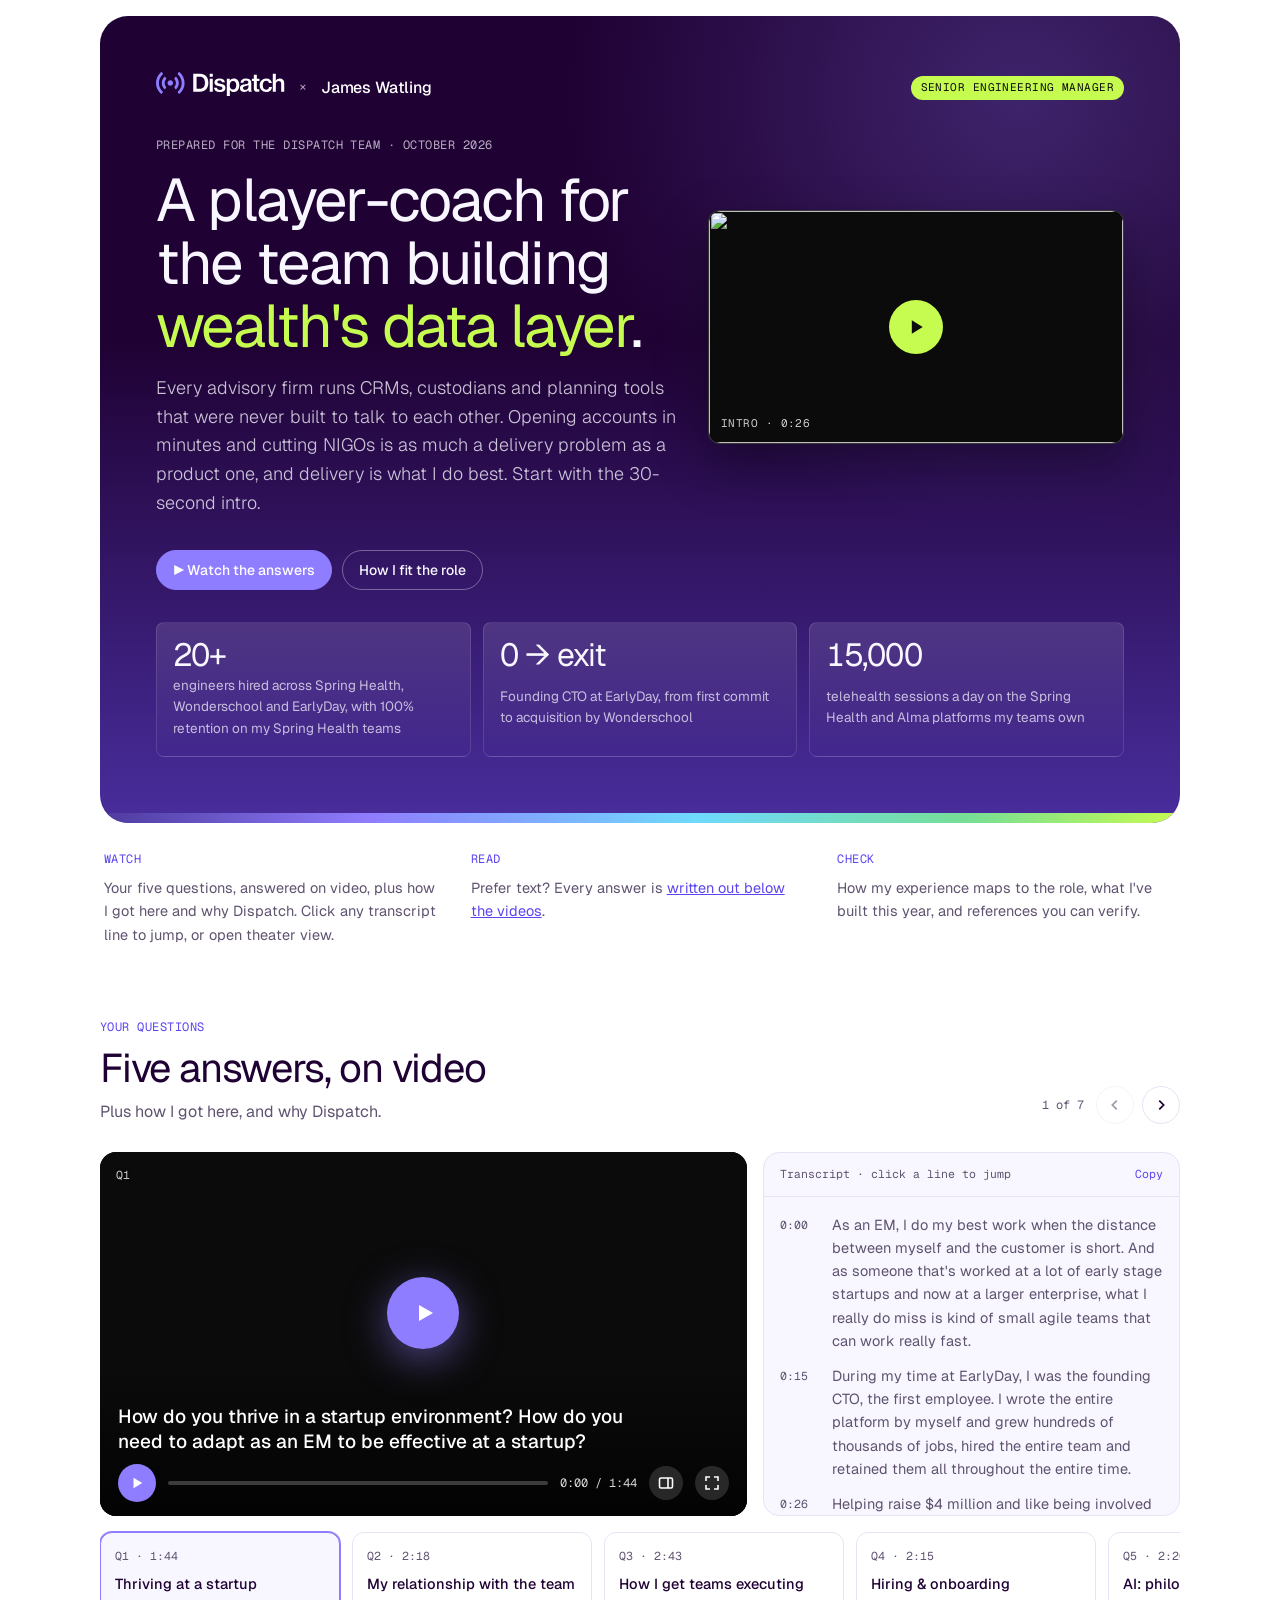
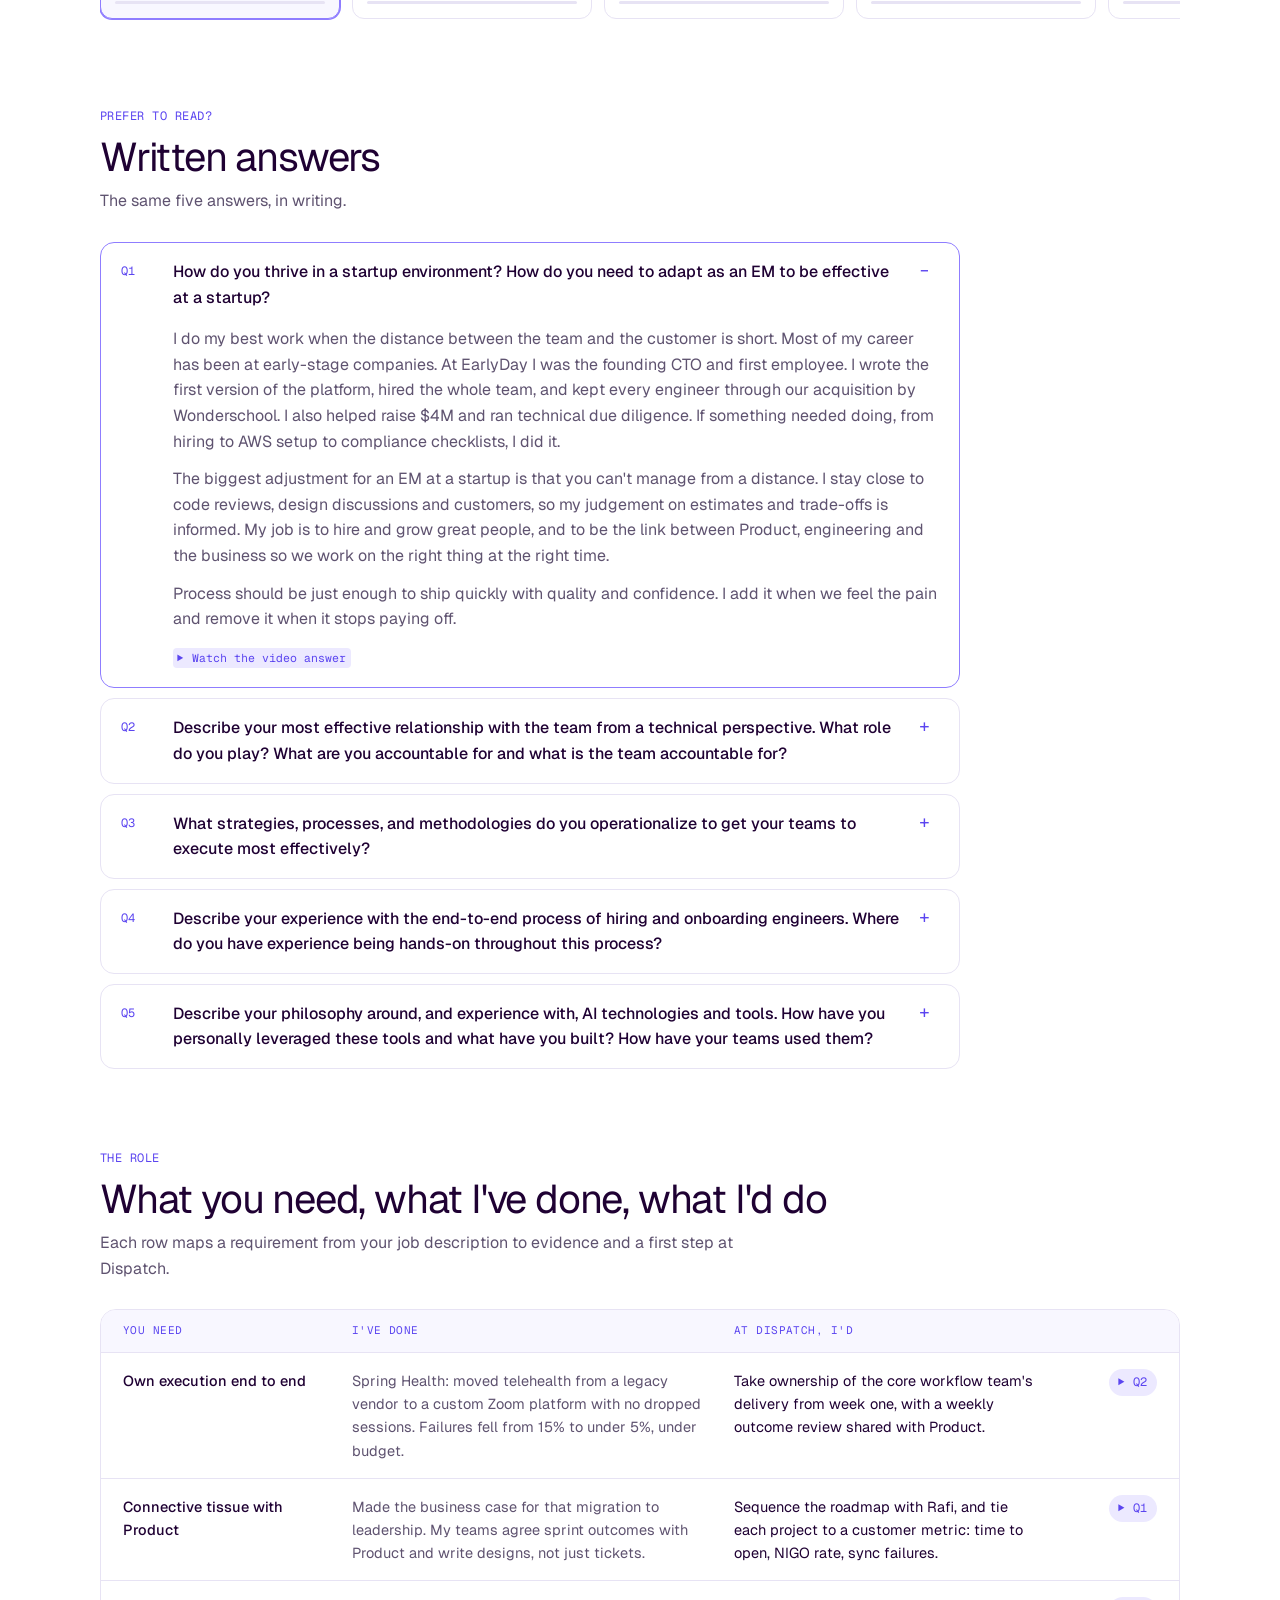
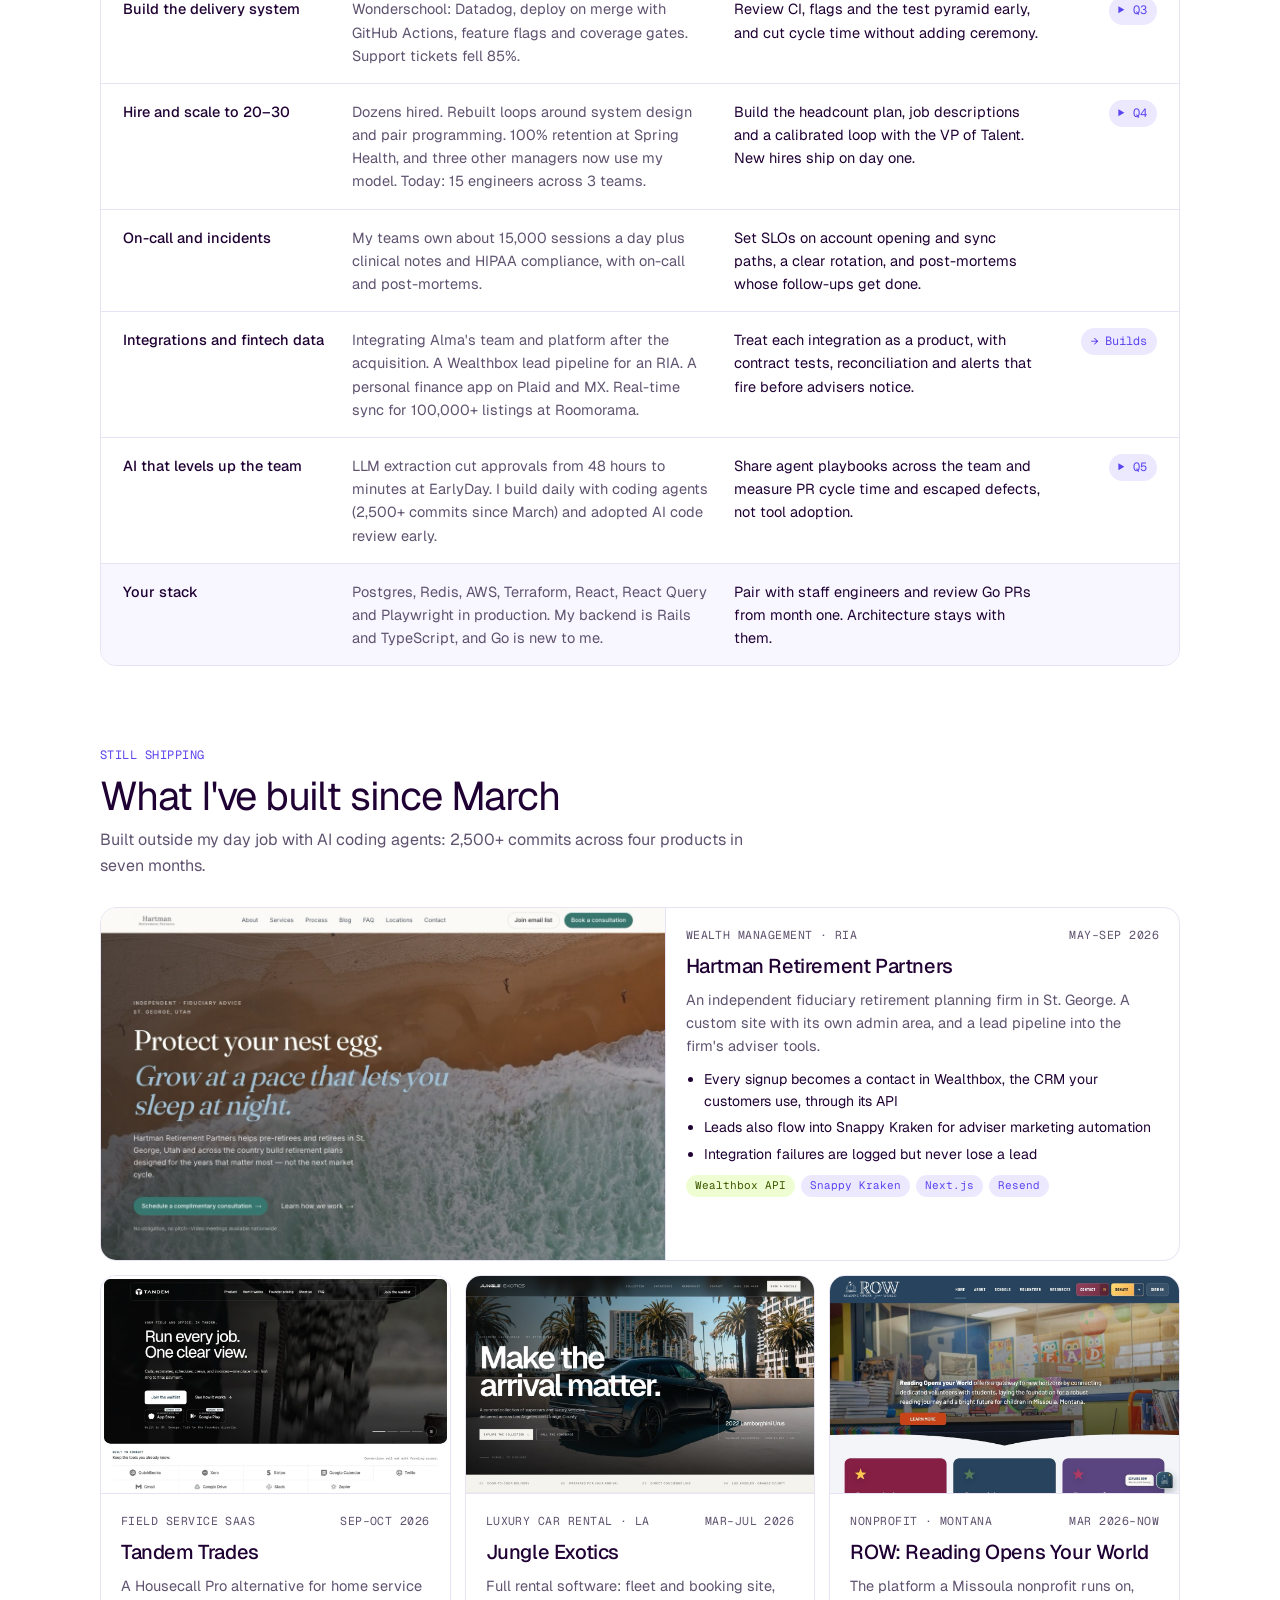
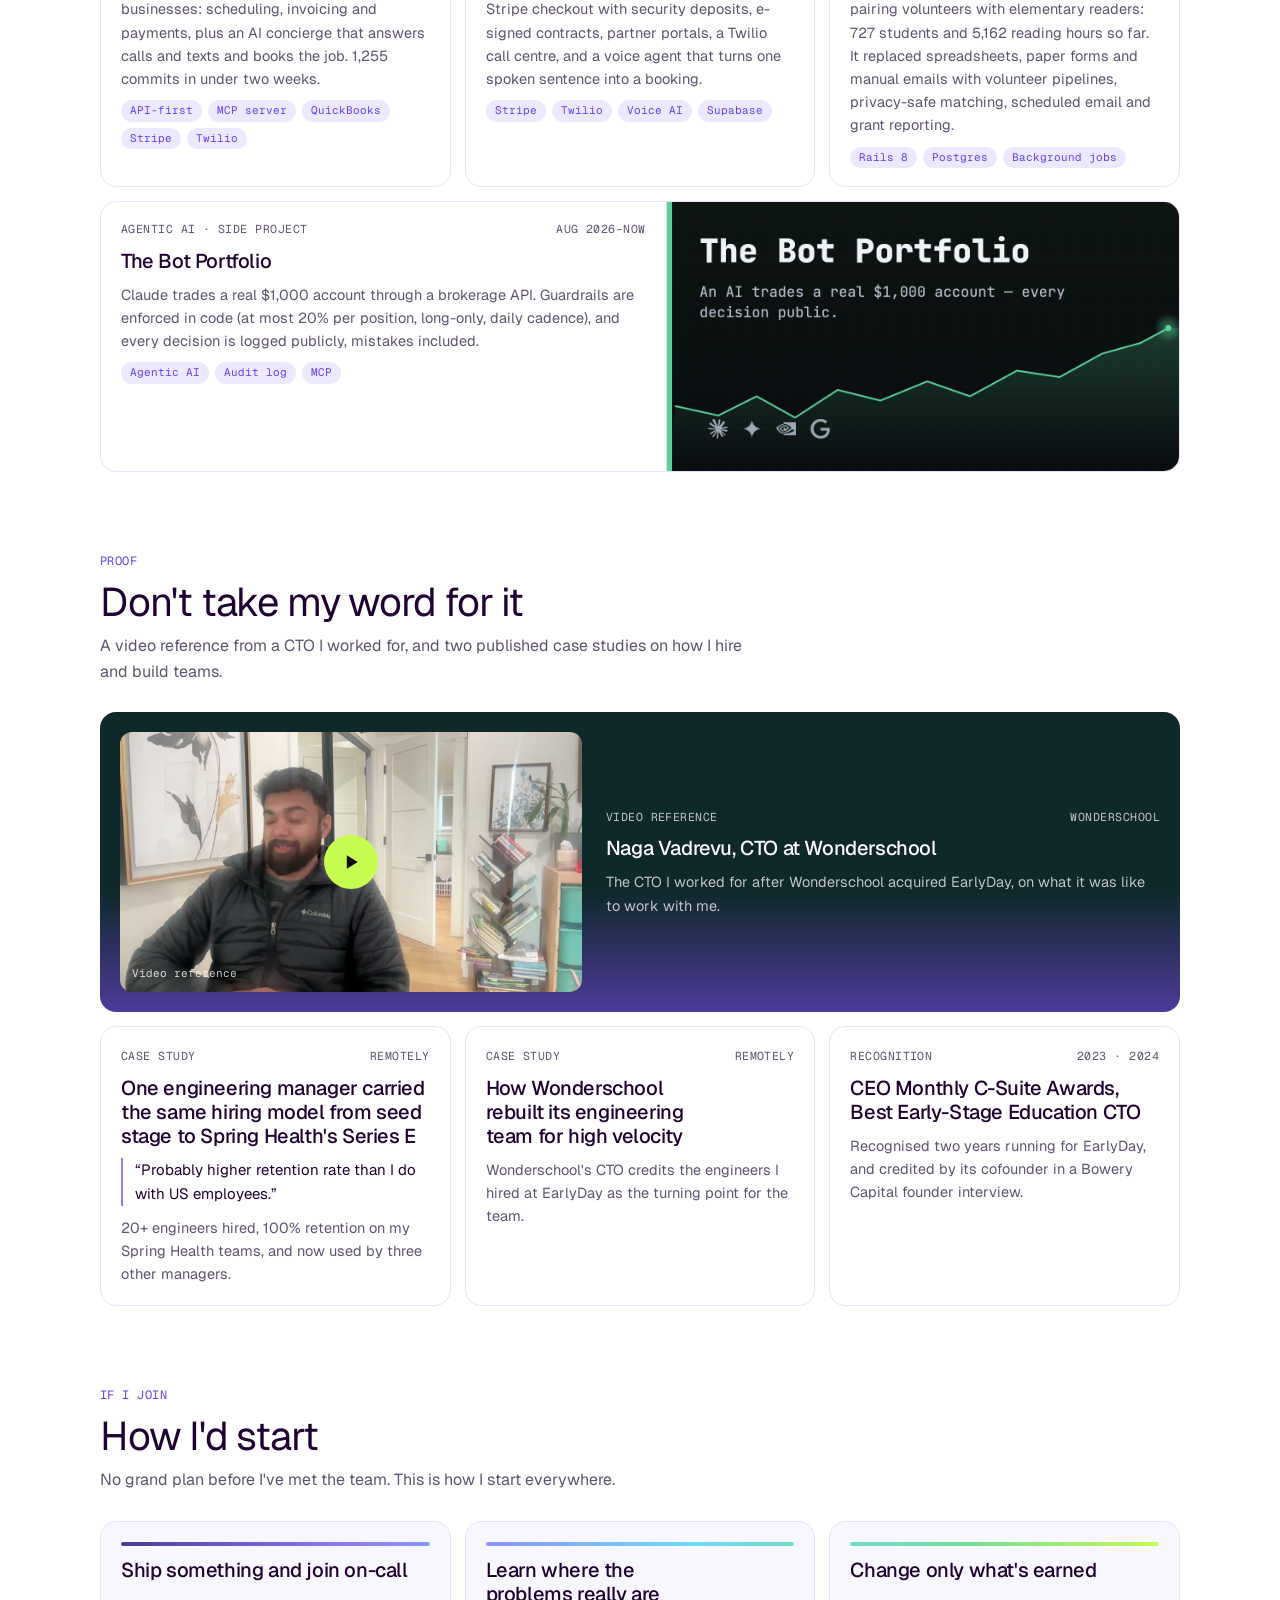
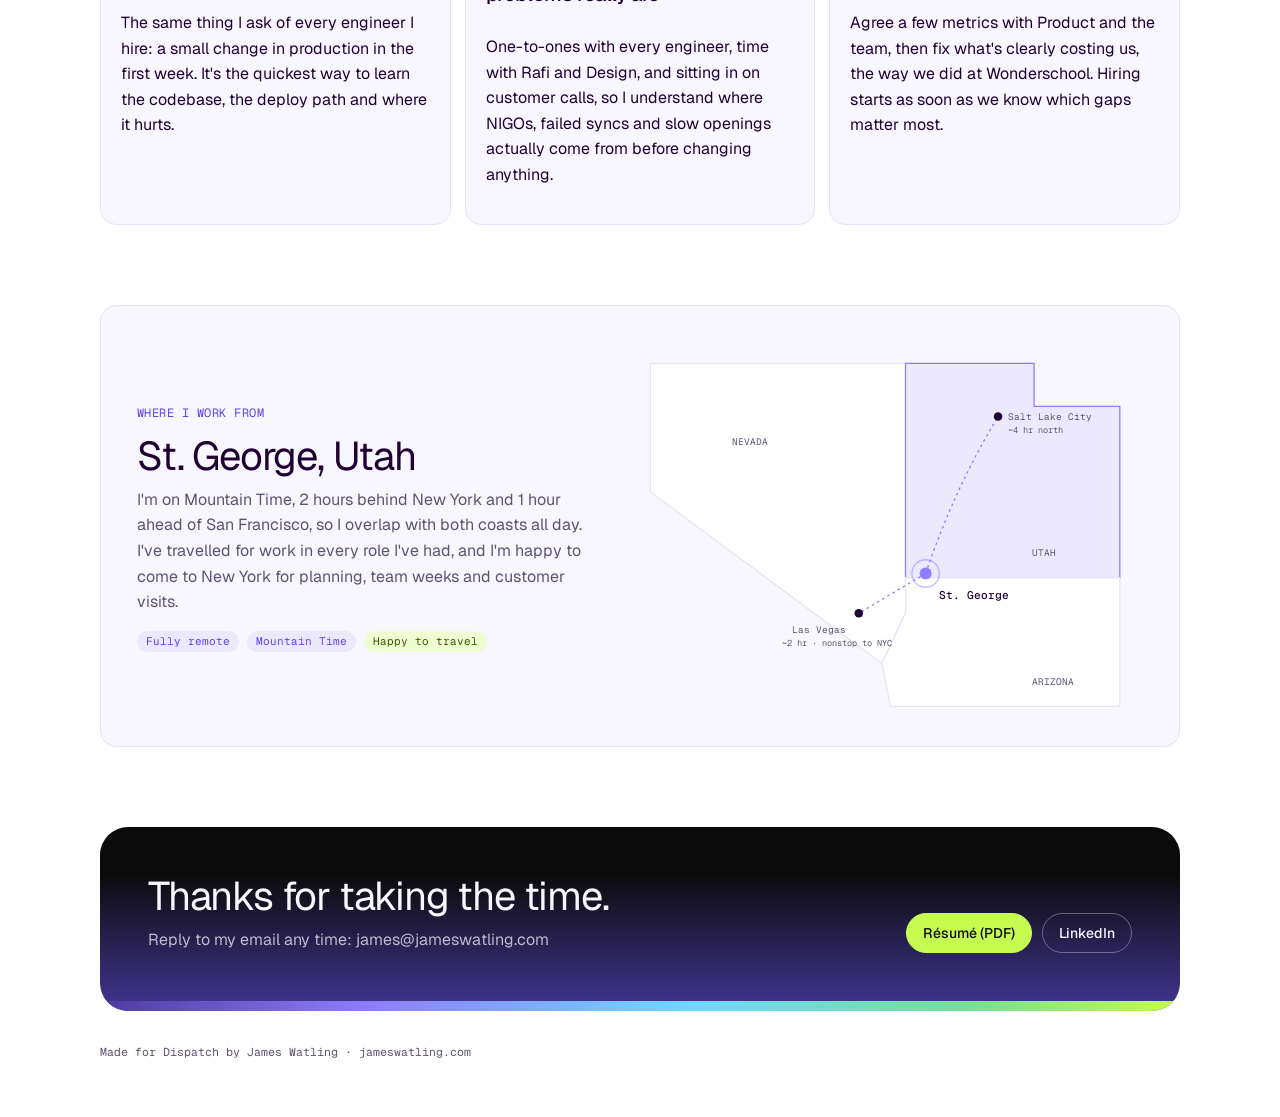
==== commit 77b9f614: "content: replace cover letter and reading notes with written answers Adds a how-this-page-works stri" ====
--- a/apply/dispatch-r8vt/index.html
+++ b/apply/dispatch-r8vt/index.html
@@ -13,7 +13,7 @@
     <link rel="preconnect" href="https://fonts.googleapis.com">
     <link rel="preconnect" href="https://fonts.gstatic.com" crossorigin>
     <link rel="stylesheet" href="https://fonts.googleapis.com/css2?family=Geist:wght@300;400;500;600&family=Geist+Mono:wght@400;500&display=swap">
-    <link rel="stylesheet" href="/apply/assets/portal.css?v=cfe8b4f5">
+    <link rel="stylesheet" href="/apply/assets/portal.css?v=657b8ae2">
 
     <script type="application/json" id="portal-config">
     {
@@ -48,7 +48,7 @@
         <div>
           <div class="label" style="color:rgba(248,247,255,.7)">Prepared for the Dispatch team · October 2026</div>
           <h1 style="margin-top:14px">A player-coach for the team building <em>wealth's data layer</em>.</h1>
-          <p class="lede">Start with the 30-second intro. My answers to your five questions are on video below, with transcripts, followed by how my experience lines up with the role, the things I've built, and how I'd spend my first 90 days.</p>
+          <p class="lede">Every advisory firm runs CRMs, custodians and planning tools that were never built to talk to each other. Opening accounts in minutes and cutting NIGOs is as much a delivery problem as a product one, and delivery is what I do best. Start with the 30-second intro.</p>
         </div>
         <div class="mini-stage intro-video" data-inline-video="intro.mp4" data-name="Intro video" role="button" tabindex="0" aria-label="Play a 30-second intro from James">
           <img data-inline-poster="intro.jpg" alt="">
@@ -68,6 +68,12 @@
     </div>
     <div class="strip"></div>
   </header>
+
+  <div class="how" aria-label="How this page works">
+    <div><span class="label">Watch</span><p>Your five questions, answered on video, plus how I got here and why Dispatch. Click any transcript line to jump, or open theater view.</p></div>
+    <div><span class="label">Read</span><p>Prefer text? Every answer is <a href="#written">written out below the videos</a>.</p></div>
+    <div><span class="label">Check</span><p>How my experience maps to the role, what I've built this year, and references you can verify.</p></div>
+  </div>
 
   <section id="answers" data-sec="Answers">
     <div class="sec-head">
@@ -104,6 +110,35 @@
     <div class="rail" id="rail" role="list"></div>
   </section>
 
+  <section id="written" data-sec="Written answers">
+    <div class="sec-head">
+      <div><span class="label">Prefer to read?</span><h2>Written answers</h2>
+      <p>The same five answers, in writing.</p></div>
+    </div>
+    <div class="answers">
+      <details class="answer" data-answer="startup-em" open>
+        <summary><span class="qn">Q1</span><span class="qt">How do you thrive in a startup environment? How do you need to adapt as an EM to be effective at a startup?</span></summary>
+        <div class="ab"><p>I do my best work when the distance between the team and the customer is short. Most of my career has been at early-stage companies. At EarlyDay I was the founding CTO and first employee. I wrote the first version of the platform, hired the whole team, and kept every engineer through our acquisition by Wonderschool. I also helped raise $4M and ran technical due diligence. If something needed doing, from hiring to AWS setup to compliance checklists, I did it.</p><p>The biggest adjustment for an EM at a startup is that you can&#x27;t manage from a distance. I stay close to code reviews, design discussions and customers, so my judgement on estimates and trade-offs is informed. My job is to hire and grow great people, and to be the link between Product, engineering and the business so we work on the right thing at the right time.</p><p>Process should be just enough to ship quickly with quality and confidence. I add it when we feel the pain and remove it when it stops paying off.</p><button class="ref" data-goto-q="startup-em">▶ Watch the video answer</button></div>
+      </details>
+      <details class="answer" data-answer="team-relationship">
+        <summary><span class="qn">Q2</span><span class="qt">Describe your most effective relationship with the team from a technical perspective. What role do you play? What are you accountable for and what is the team accountable for?</span></summary>
+        <div class="ab"><p>At Spring Health I lead 15 engineers across three teams in the US and Latin America. Together we own about 15,000 telehealth sessions a day across Spring Health and Alma, plus clinical notes and compliance.</p><p>A good example is our move from a legacy video vendor to a custom platform on Zoom&#x27;s Video SDK. We couldn&#x27;t drop sessions, and we had mobile apps, external clients, and separate provider and member experiences. I made the business case to leadership, planned resourcing, and owned the timeline and KPIs. The engineers owned the technical plan, the trade-offs, their estimates and the quality of what shipped. Session failures fell from about 15% to under 5%, under budget.</p><p>I see my technical role as architecture partner, advocate for technical excellence, and unblocker. Staff engineers and tech leads own technical decisions; I make sure they&#x27;re made deliberately, with failure modes and business outcomes considered. I&#x27;m accountable for direction, quality, delivery and people. The team owns design, estimates, and what they ship to production. As a team matures, I step back from the code and spend more time removing friction and protecting time for technical work.</p><button class="ref" data-goto-q="team-relationship">▶ Watch the video answer</button></div>
+      </details>
+      <details class="answer" data-answer="execution-systems">
+        <summary><span class="qn">Q3</span><span class="qt">What strategies, processes, and methodologies do you operationalize to get your teams to execute most effectively?</span></summary>
+        <div class="ab"><p>My principle is the lightest process that keeps the team shipping with confidence, and none of it is permanent.</p><p>Wonderschool is my clearest example. The team shipped rarely and carefully, with high support volume, legacy code and low accountability. We rebuilt the delivery system in layers. We instrumented the platform with Datadog and worked through the alert backlog instead of ignoring it. We moved CI/CD to GitHub Actions so anything merged to main ships to production, which made ownership clear. We shipped larger changes dark behind feature flags. And we fixed flaky tests, added coverage checks, migrated JavaScript to TypeScript and added end-to-end tests. Support tickets fell 85%, and the team went from scared to release to shipping often.</p><p>Day to day, that means clear sprint outcomes agreed with Product, small shippable tickets, design docs for larger bets, blameless post-mortems with follow-ups that actually get done, and protected time for staff engineers to tackle the technical debt that slows everyone down.</p><button class="ref" data-goto-q="execution-systems">▶ Watch the video answer</button></div>
+      </details>
+      <details class="answer" data-answer="hiring-onboarding">
+        <summary><span class="qn">Q4</span><span class="qt">Describe your experience with the end-to-end process of hiring and onboarding engineers. Where do you have experience being hands-on throughout this process?</span></summary>
+        <div class="ab"><p>I&#x27;ve hired dozens of engineers, as an interviewer and as the hiring manager, and I&#x27;ve been hands-on at every stage: headcount and budget planning, job descriptions, designing the process, running loops, reference calls, offers and closing.</p><p>At EarlyDay there was no recruiter, so I hired every engineer and designer myself. At Wonderschool I hired about eight engineers and rebuilt the loop. Strong coders were getting through without systems thinking, so we added system design, pair programming and a leadership interview, and trained interviewers so the bar stayed consistent. I also defined engineering levels for the company. At Spring Health I&#x27;ve hired seven engineers, with 100% retention on my teams. Remotely published a case study on that model, and three other managers at Spring Health now use it.</p><p>Onboarding matters as much as hiring. Where possible, a new engineer ships a small change to production on day one, then works to a 30-60-90 day plan with regular check-ins. I ask every new hire for feedback so the next person has a better experience.</p><button class="ref" data-goto-q="hiring-onboarding">▶ Watch the video answer</button></div>
+      </details>
+      <details class="answer" data-answer="ai-philosophy">
+        <summary><span class="qn">Q5</span><span class="qt">Describe your philosophy around, and experience with, AI technologies and tools. How have you personally leveraged these tools and what have you built? How have your teams used them?</span></summary>
+        <div class="ab"><p>AI is leverage, not magic. It makes good engineers faster, and it&#x27;s only as trustworthy as your ability to measure it.</p><p>I&#x27;ve shipped AI in production since GPT-3. At EarlyDay we replaced manual résumé data entry by contractors with LLM extraction that was more reliable, and teacher approvals went from 48 business hours to minutes. At Spring Health we use session transcripts with LLMs to power in-product experiences, with a strong focus on safety and HIPAA.</p><p>Personally, I build with AI coding agents every day: more than 2,500 commits this year across a car rental platform with a booking voice agent, an AI concierge for home service businesses, and a volunteer platform for a Montana nonprofit. I&#x27;ve also built a personal finance app on Plaid and MX, and The Bot Portfolio, an agent that trades a real brokerage account with guardrails in code and a public audit log.</p><p>With teams, I focus on curiosity. Tools and models change every week, and some senior engineers were put off by early experiences. I encourage people to try new tools, share what works, and measure the impact, as we did when we adopted AI code review early at Wonderschool.</p><button class="ref" data-goto-q="ai-philosophy">▶ Watch the video answer</button></div>
+      </details>
+    </div>
+  </section>
+
   <section id="fit" data-sec="Role fit">
     <div class="sec-head">
       <div><span class="label">The role</span><h2>What you need, what I've done, what I'd do</h2>
@@ -113,8 +148,8 @@
       <div class="fit2-head"><span>You need</span><span>I've done</span><span>At Dispatch, I'd</span></div>
       <div class="fit2-row"><div class="need">Own execution end to end</div><div class="done"><span class="m">I've done</span>Spring Health: moved telehealth from a legacy vendor to a custom Zoom platform with no dropped sessions. Failures fell from 15% to under 5%, under budget.</div><div class="do"><span class="m">At Dispatch, I'd</span>Take ownership of the core workflow team's delivery from week one, with a weekly outcome review shared with Product.</div><div class="go"><button data-goto-q="team-relationship">▶ Q2</button></div></div>
       <div class="fit2-row"><div class="need">Connective tissue with Product</div><div class="done"><span class="m">I've done</span>Made the business case for that migration to leadership. My teams agree sprint outcomes with Product and write designs, not just tickets.</div><div class="do"><span class="m">At Dispatch, I'd</span>Sequence the roadmap with Rafi, and tie each project to a customer metric: time to open, NIGO rate, sync failures.</div><div class="go"><button data-goto-q="startup-em">▶ Q1</button></div></div>
-      <div class="fit2-row"><div class="need">Build the delivery system</div><div class="done"><span class="m">I've done</span>Wonderschool: Datadog, deploy on merge with GitHub Actions, feature flags and coverage gates. Support tickets fell 85%.</div><div class="do"><span class="m">At Dispatch, I'd</span>Review CI, flags and the test pyramid in my first 30 days, and cut cycle time without adding ceremony.</div><div class="go"><button data-goto-q="execution-systems">▶ Q3</button></div></div>
-      <div class="fit2-row"><div class="need">Hire and scale to 20–30</div><div class="done"><span class="m">I've done</span>Dozens hired. Rebuilt loops around system design and pair programming. 100% retention at Spring Health, and three other managers now use my model. Today: 15 engineers across 3 teams.</div><div class="do"><span class="m">At Dispatch, I'd</span>Headcount plan, job descriptions and a calibrated loop with the VP of Talent by day 60. New hires ship on day one.</div><div class="go"><button data-goto-q="hiring-onboarding">▶ Q4</button></div></div>
+      <div class="fit2-row"><div class="need">Build the delivery system</div><div class="done"><span class="m">I've done</span>Wonderschool: Datadog, deploy on merge with GitHub Actions, feature flags and coverage gates. Support tickets fell 85%.</div><div class="do"><span class="m">At Dispatch, I'd</span>Review CI, flags and the test pyramid early, and cut cycle time without adding ceremony.</div><div class="go"><button data-goto-q="execution-systems">▶ Q3</button></div></div>
+      <div class="fit2-row"><div class="need">Hire and scale to 20–30</div><div class="done"><span class="m">I've done</span>Dozens hired. Rebuilt loops around system design and pair programming. 100% retention at Spring Health, and three other managers now use my model. Today: 15 engineers across 3 teams.</div><div class="do"><span class="m">At Dispatch, I'd</span>Build the headcount plan, job descriptions and a calibrated loop with the VP of Talent. New hires ship on day one.</div><div class="go"><button data-goto-q="hiring-onboarding">▶ Q4</button></div></div>
       <div class="fit2-row"><div class="need">On-call and incidents</div><div class="done"><span class="m">I've done</span>My teams own about 15,000 sessions a day plus clinical notes and HIPAA compliance, with on-call and post-mortems.</div><div class="do"><span class="m">At Dispatch, I'd</span>Set SLOs on account opening and sync paths, a clear rotation, and post-mortems whose follow-ups get done.</div><div class="go"></div></div>
       <div class="fit2-row"><div class="need">Integrations and fintech data</div><div class="done"><span class="m">I've done</span>Integrating Alma's team and platform after the acquisition. A Wealthbox lead pipeline for an RIA. A personal finance app on Plaid and MX. Real-time sync for 100,000+ listings at Roomorama.</div><div class="do"><span class="m">At Dispatch, I'd</span>Treat each integration as a product, with contract tests, reconciliation and alerts that fire before advisers notice.</div><div class="go"><button data-goto-sec="builds">→ Builds</button></div></div>
       <div class="fit2-row"><div class="need">AI that levels up the team</div><div class="done"><span class="m">I've done</span>LLM extraction cut approvals from 48 hours to minutes at EarlyDay. I build daily with coding agents (2,500+ commits since March) and adopted AI code review early.</div><div class="do"><span class="m">At Dispatch, I'd</span>Share agent playbooks across the team and measure PR cycle time and escaped defects, not tool adoption.</div><div class="go"><button data-goto-q="ai-philosophy">▶ Q5</button></div></div>
@@ -210,53 +245,22 @@
     </div>
   </section>
 
-  <section id="plan" data-sec="First 90 days">
-    <div class="sec-head">
-      <div><span class="label">If I join</span><h2>My first 90 days at Dispatch</h2>
-      <p>Each phase ends with something you can check.</p></div>
+  <section id="plan" data-sec="How I'd start">
+    <div class="sec-head">
+      <div><span class="label">If I join</span><h2>How I'd start</h2>
+      <p>No grand plan before I've met the team. This is how I start everywhere.</p></div>
     </div>
     <div class="plan">
-      <div class="phase"><div class="bar2" style="background-position:0 0"></div><span class="label">Days 1–30 · Learn</span><h3>Context through shipping</h3>
-        <ul><li>Ship a PR in week one; join on-call</li><li>Sit in on customer success calls about NIGOs and sync escalations</li><li>One-to-ones with every engineer, Rafi and Design</li></ul>
-        <p class="out"><b>By day 30:</b> a written map of the delivery system, the top three risks, and agreed team metrics.</p></div>
-      <div class="phase"><div class="bar2" style="background-position:50% 0"></div><span class="label">Days 31–60 · Tighten</span><h3>Predictable delivery</h3>
-        <ul><li>Weekly planning and outcome review with Product</li><li>SLOs and alerting on account opening and sync paths</li><li>Headcount plan and calibrated loop with the VP of Talent</li></ul>
-        <p class="out"><b>By day 60:</b> commitments hit on time, first roles open, incident process running.</p></div>
-      <div class="phase"><div class="bar2" style="background-position:100% 0"></div><span class="label">Days 61–90 · Accelerate</span><h3>Raise the floor</h3>
-        <ul><li>AI tooling rolled out with shared playbooks</li><li>Cut the process that isn't paying for itself</li><li>First hires closing, shipping in week one</li></ul>
-        <p class="out"><b>By day 90:</b> measurably shorter cycle time and a six-month plan to reach 20–30 engineers.</p></div>
-    </div>
-  </section>
-
-  <section id="reading" data-sec="Reading">
-    <div class="sec-head">
-      <div><span class="label">Homework</span><h2>What I read, and what I'd ask</h2>
-      <p>Three of your posts, and the question each one raised for me.</p></div>
-    </div>
-    <div class="reads">
-      <a class="rd" href="https://www.dispatch.io/blog/dispatch-opens-its-wealth-operations-platform-to-the-industry-with-launch-of-the-dispatch-api" target="_blank" rel="noopener" data-track="article_clicked" data-label="the Dispatch API launch post">
-        <span class="k"><span>Sep 2026</span><span>Launch</span></span><h3 style="font-size:17px">The Dispatch API launch</h3>
-        <span class="take">Agentic action under an audit and control pane is the right order: trust comes from what you can inspect.</span><span class="ask"><b>I'd ask:</b> How do you decide which workflows an agent may complete without a human sign-off?</span></a>
-      <a class="rd" href="https://www.dispatch.io/blog/dispatch-account-opening-with-schwab-apis" target="_blank" rel="noopener" data-track="article_clicked" data-label="the Schwab APIs post">
-        <span class="k"><span>Feb 2026</span><span>Engineering</span></span><h3 style="font-size:17px">Account opening with Schwab APIs</h3>
-        <span class="take">Routing each submission between the API, DocuSign and wet signature is where reliability is decided.</span><span class="ask"><b>I'd ask:</b> What share of openings still fall back to manual paths, and what's driving it?</span></a>
-      <a class="rd" href="https://www.dispatch.io/blog/dispatch-launches-advisor-transitions" target="_blank" rel="noopener" data-track="article_clicked" data-label="the Advisor Transitions post">
-        <span class="k"><span>May 2026</span><span>Product</span></span><h3 style="font-size:17px">Advisor Transitions</h3>
-        <span class="take">400% faster transitions using AI data cleansing.</span><span class="ask"><b>I'd ask:</b> How are cleansing errors caught before a client sees them?</span></a>
-    </div>
-  </section>
-
-  <section id="letter" data-sec="Cover letter">
-    <div class="sec-head"><div><span class="label">In writing</span><h2>Cover letter</h2></div></div>
-    <article class="letter">
-      <div class="meta"><span>To: The Dispatch team</span><span>October 2026</span></div>
-      <p>Hello,</p>
-      <p>Every advisory firm runs CRMs, custodians and planning tools that were never designed to talk to each other, and the data between them has to be right every time. Account opening in minutes, fewer NIGOs and faster transitions are delivery problems as much as product problems, and delivery is what I'm best at.</p>
-      <p>I'm Associate Director of Engineering at Spring Health, where I lead 15 engineers across three teams and own a platform running about 15,000 telehealth sessions a day. Before that I was founding CTO at EarlyDay through its acquisition. I still build every week: 2,500+ commits this year, including a Wealthbox pipeline for an RIA and AI agents with guardrails and audit logs, the same pattern as your Dispatch API.</p>
-      <p>I'd love to help your team ship faster without breaking trust. Thank you for reading.</p>
-      <div class="sig">James Watling<small>james@jameswatling.com · jameswatling.com</small></div>
-    </article>
-  </section>
+      <div class="phase"><div class="bar2" style="background-position:0 0"></div><h3>Ship something and join on-call</h3>
+        <p>The same thing I ask of every engineer I hire: a small change in production in the first week. It's the quickest way to learn the codebase, the deploy path and where it hurts.</p></div>
+      <div class="phase"><div class="bar2" style="background-position:50% 0"></div><h3>Learn where the problems really are</h3>
+        <p>One-to-ones with every engineer, time with Rafi and Design, and sitting in on customer calls, so I understand where NIGOs, failed syncs and slow openings actually come from before changing anything.</p></div>
+      <div class="phase"><div class="bar2" style="background-position:100% 0"></div><h3>Change only what's earned</h3>
+        <p>Agree a few metrics with Product and the team, then fix what's clearly costing us, the way we did at Wonderschool. Hiring starts as soon as we know which gaps matter most.</p></div>
+    </div>
+  </section>
+
+
 
   <section id="where" data-sec="Location">
     <div class="where">
@@ -295,6 +299,6 @@
 </div>
 <footer><div class="wrap">Made for Dispatch by James Watling · jameswatling.com</div></footer>
 </main>
-<script src="/apply/assets/portal.js?v=a71010df" defer></script>
+<script src="/apply/assets/portal.js?v=f8118865" defer></script>
 </body>
 </html>
--- a/apply/assets/portal.css
+++ b/apply/assets/portal.css
@@ -63,6 +63,27 @@
 .sec-head { display: flex; justify-content: space-between; align-items: end; gap: 12px 24px; flex-wrap: wrap; margin-bottom: 28px; }
 .sec-head .label { color: var(--purple-ink); display: block; margin-bottom: 10px; }
 .sec-head p { margin: 10px 0 0; color: var(--muted); max-width: 60ch; }
+
+/* How this page works */
+.how { display: grid; grid-template-columns: repeat(3, minmax(0, 1fr)); gap: 12px 28px; padding: 22px 4px 0; }
+@media (max-width: 760px) { .how { grid-template-columns: 1fr; } }
+.how .label { color: var(--purple-ink); }
+.how p { margin: 6px 0 0; font-size: 14.5px; color: var(--muted); }
+.how a { color: var(--purple-ink); }
+
+/* Written answers */
+.answers { display: grid; gap: 10px; max-width: 860px; }
+.answer { background: var(--card); border: 1px solid var(--line); border-radius: 14px; }
+.answer[open] { border-color: var(--purple); }
+.answer summary { list-style: none; cursor: pointer; display: grid; grid-template-columns: 40px minmax(0, 1fr) 20px; gap: 12px; padding: 16px 20px; align-items: start; }
+.answer summary::-webkit-details-marker { display: none; }
+.answer summary::after { content: "+"; font-family: var(--mono); color: var(--purple-ink); font-size: 18px; line-height: 1.2; }
+.answer[open] summary::after { content: "–"; }
+.answer .qn { font-family: var(--mono); font-size: 12px; color: var(--purple-ink); padding-top: 3px; }
+.answer .qt { font-weight: 500; }
+.answer .ab { padding: 0 20px 18px 72px; }
+@media (max-width: 560px) { .answer .ab { padding-left: 20px; } }
+.answer .ab p { margin: 0 0 12px; color: var(--muted); max-width: 70ch; }
 
 /* Answers */
 .player { display: grid; grid-template-columns: minmax(0, 1.55fr) minmax(0, 1fr); gap: 16px; }
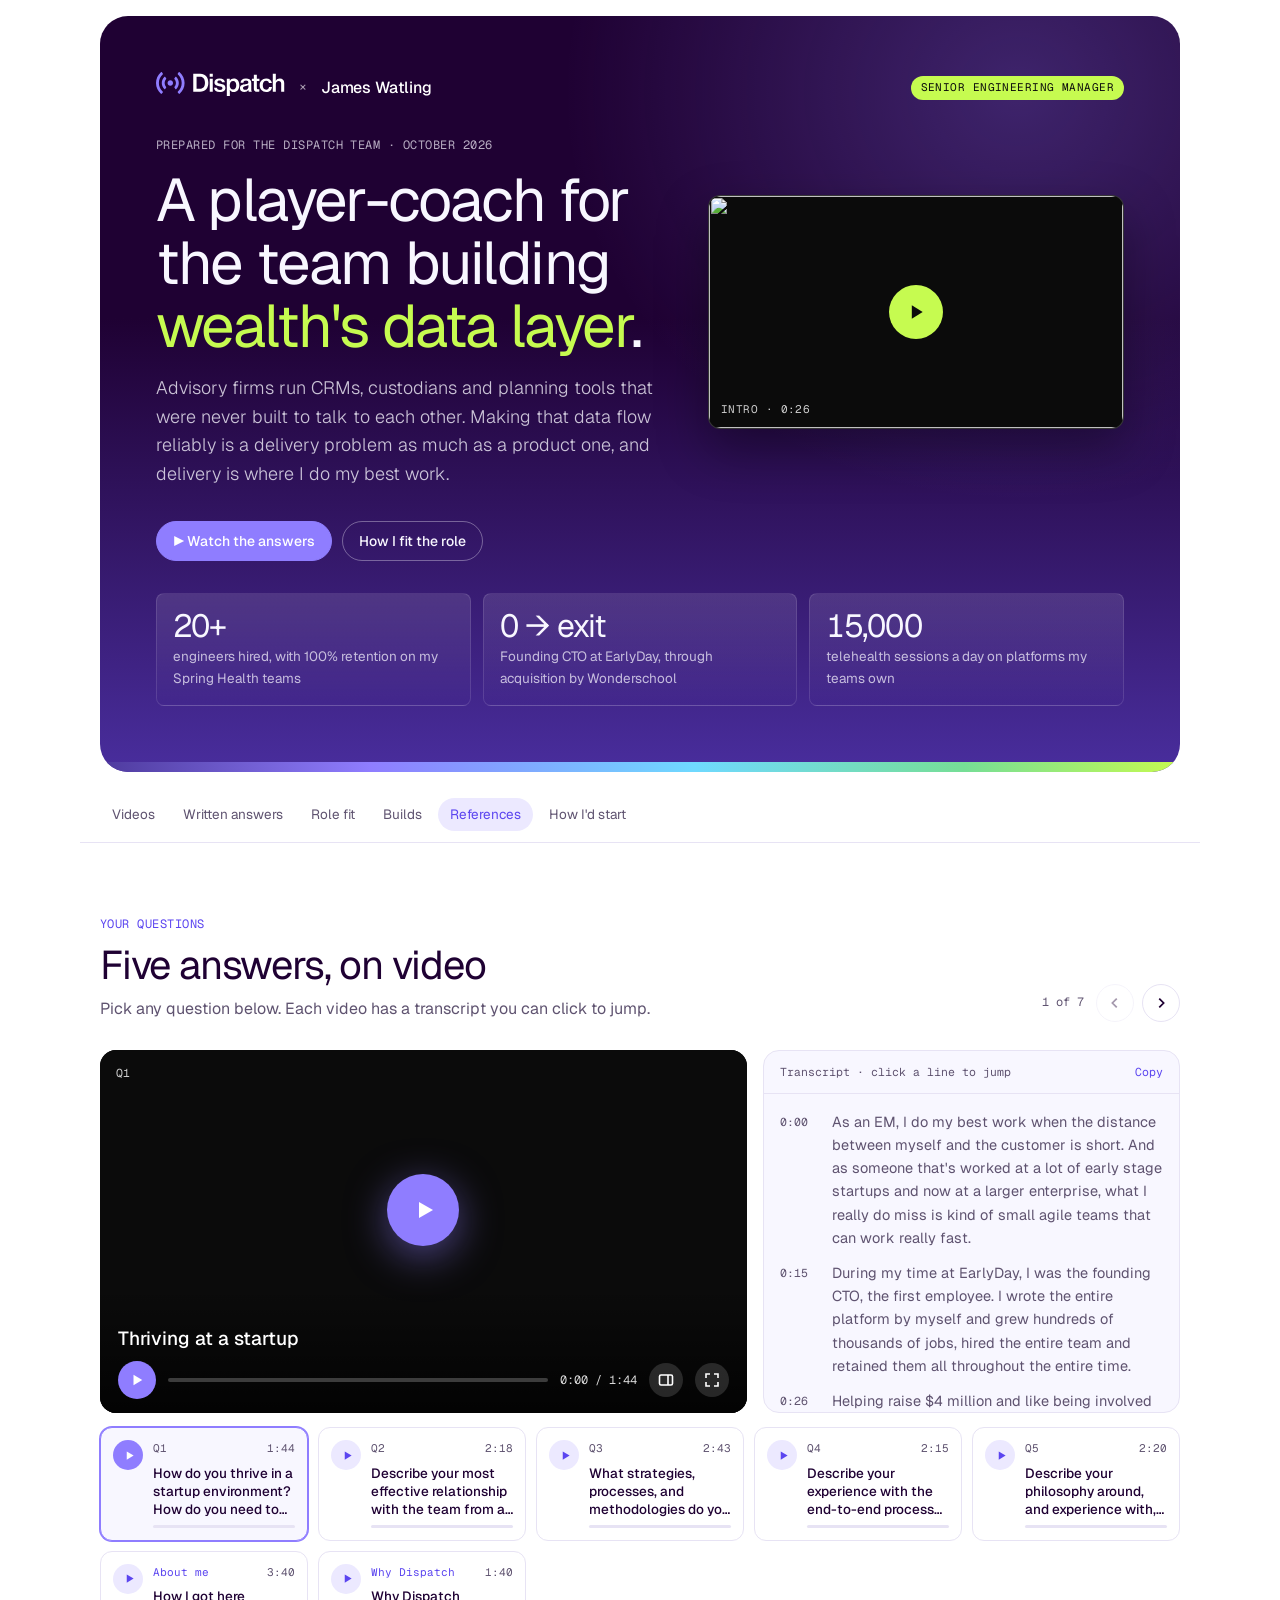
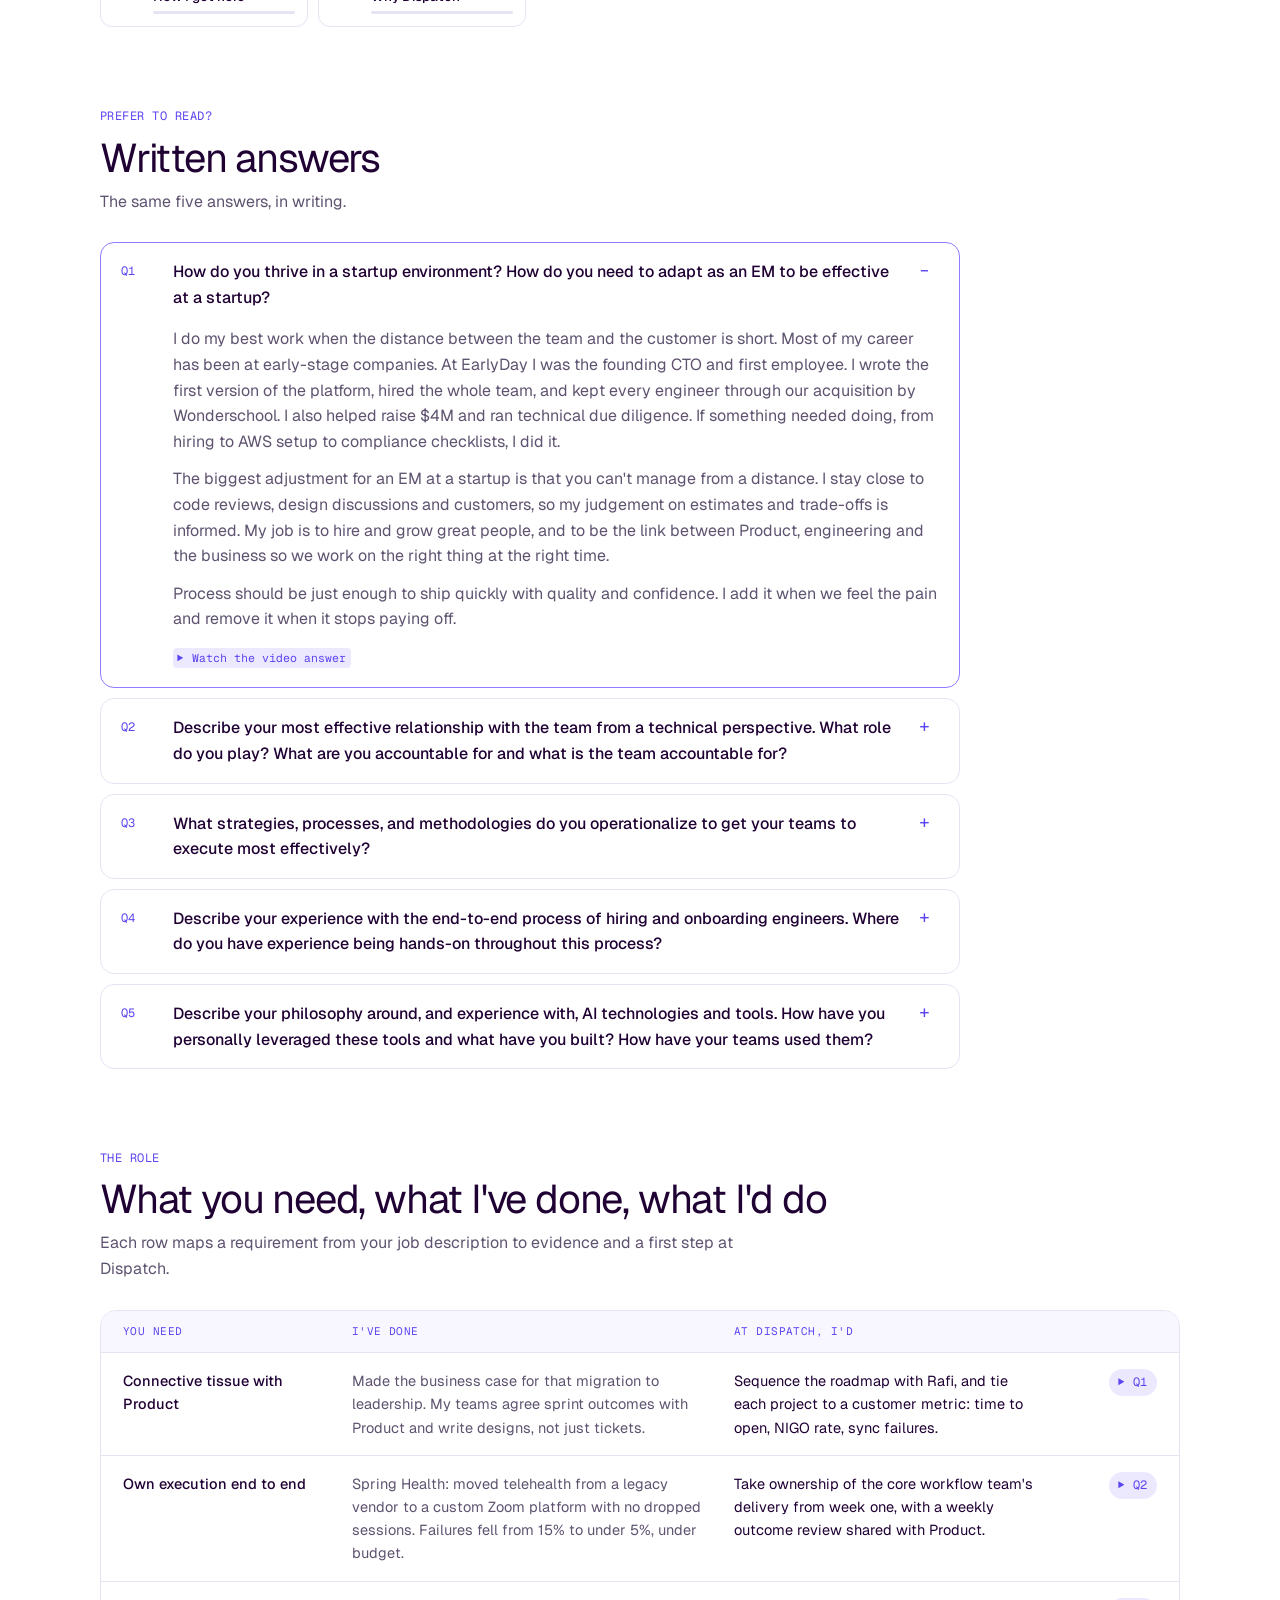
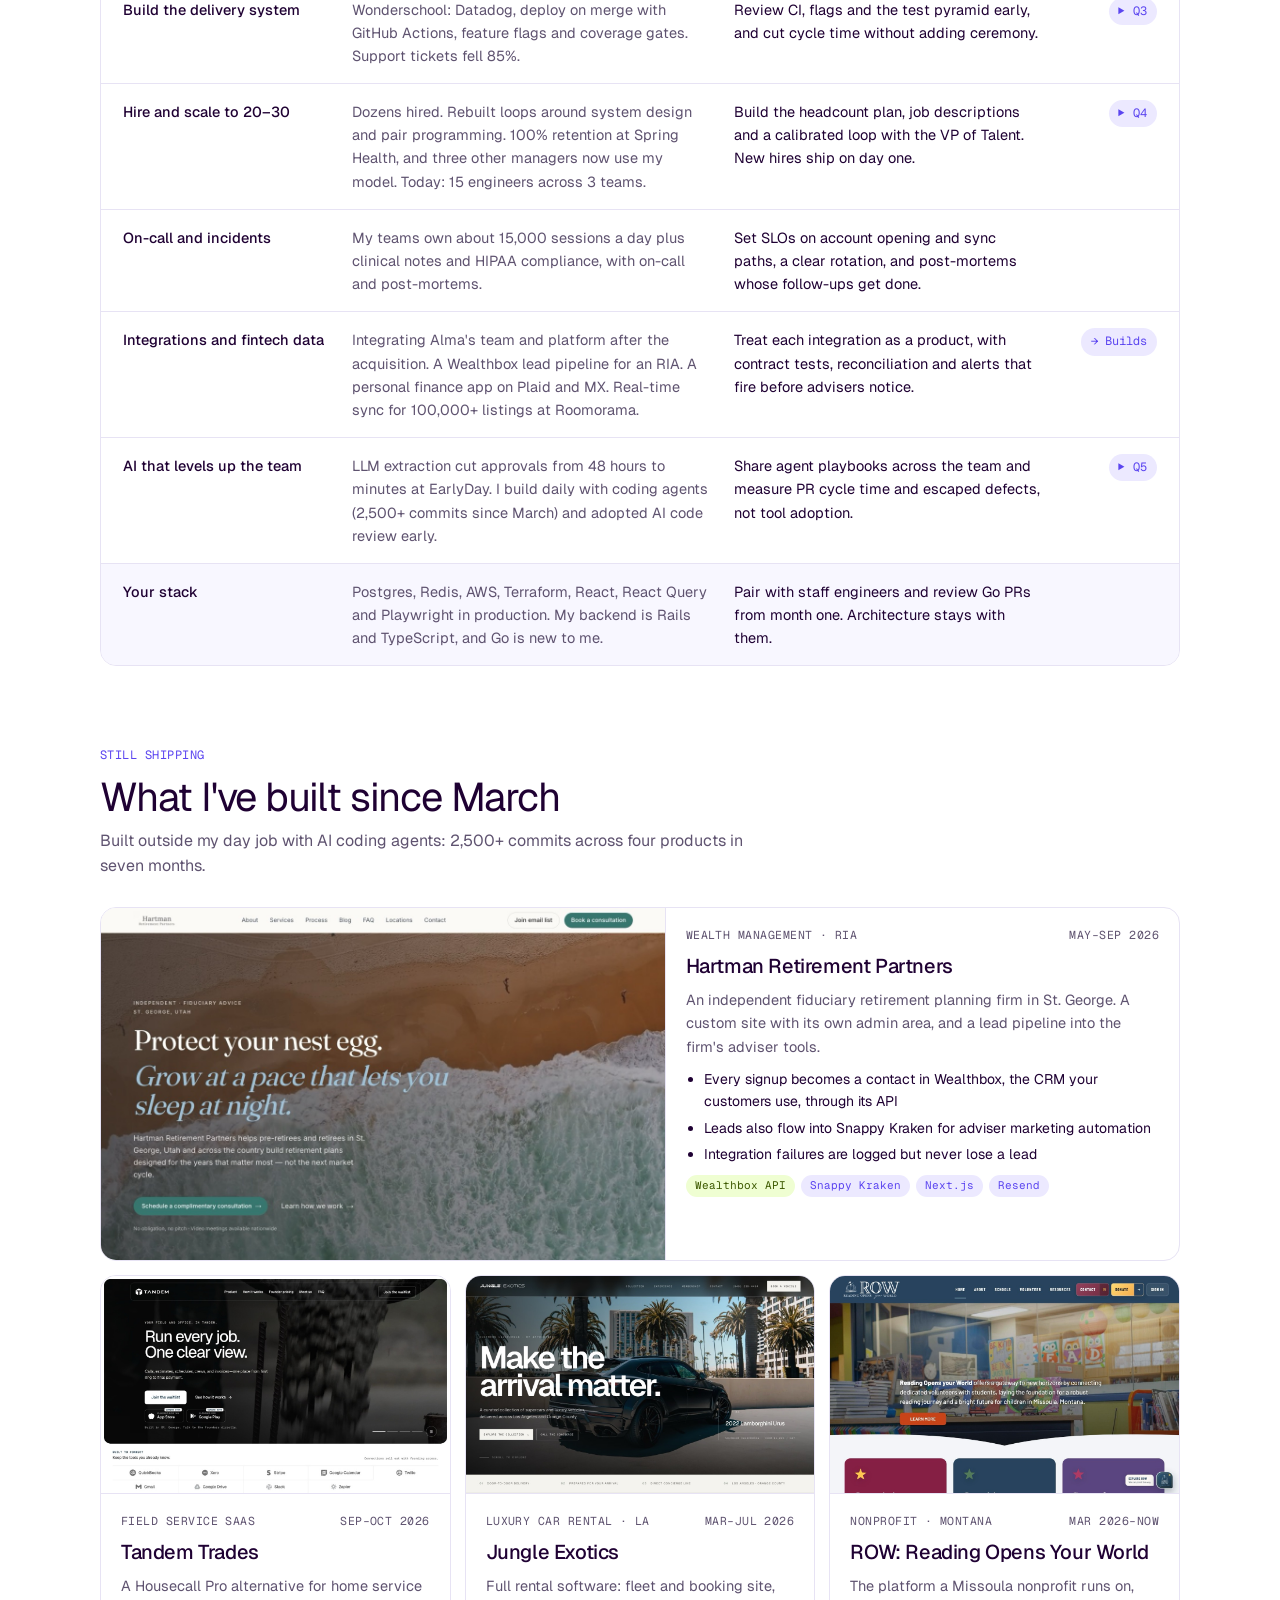
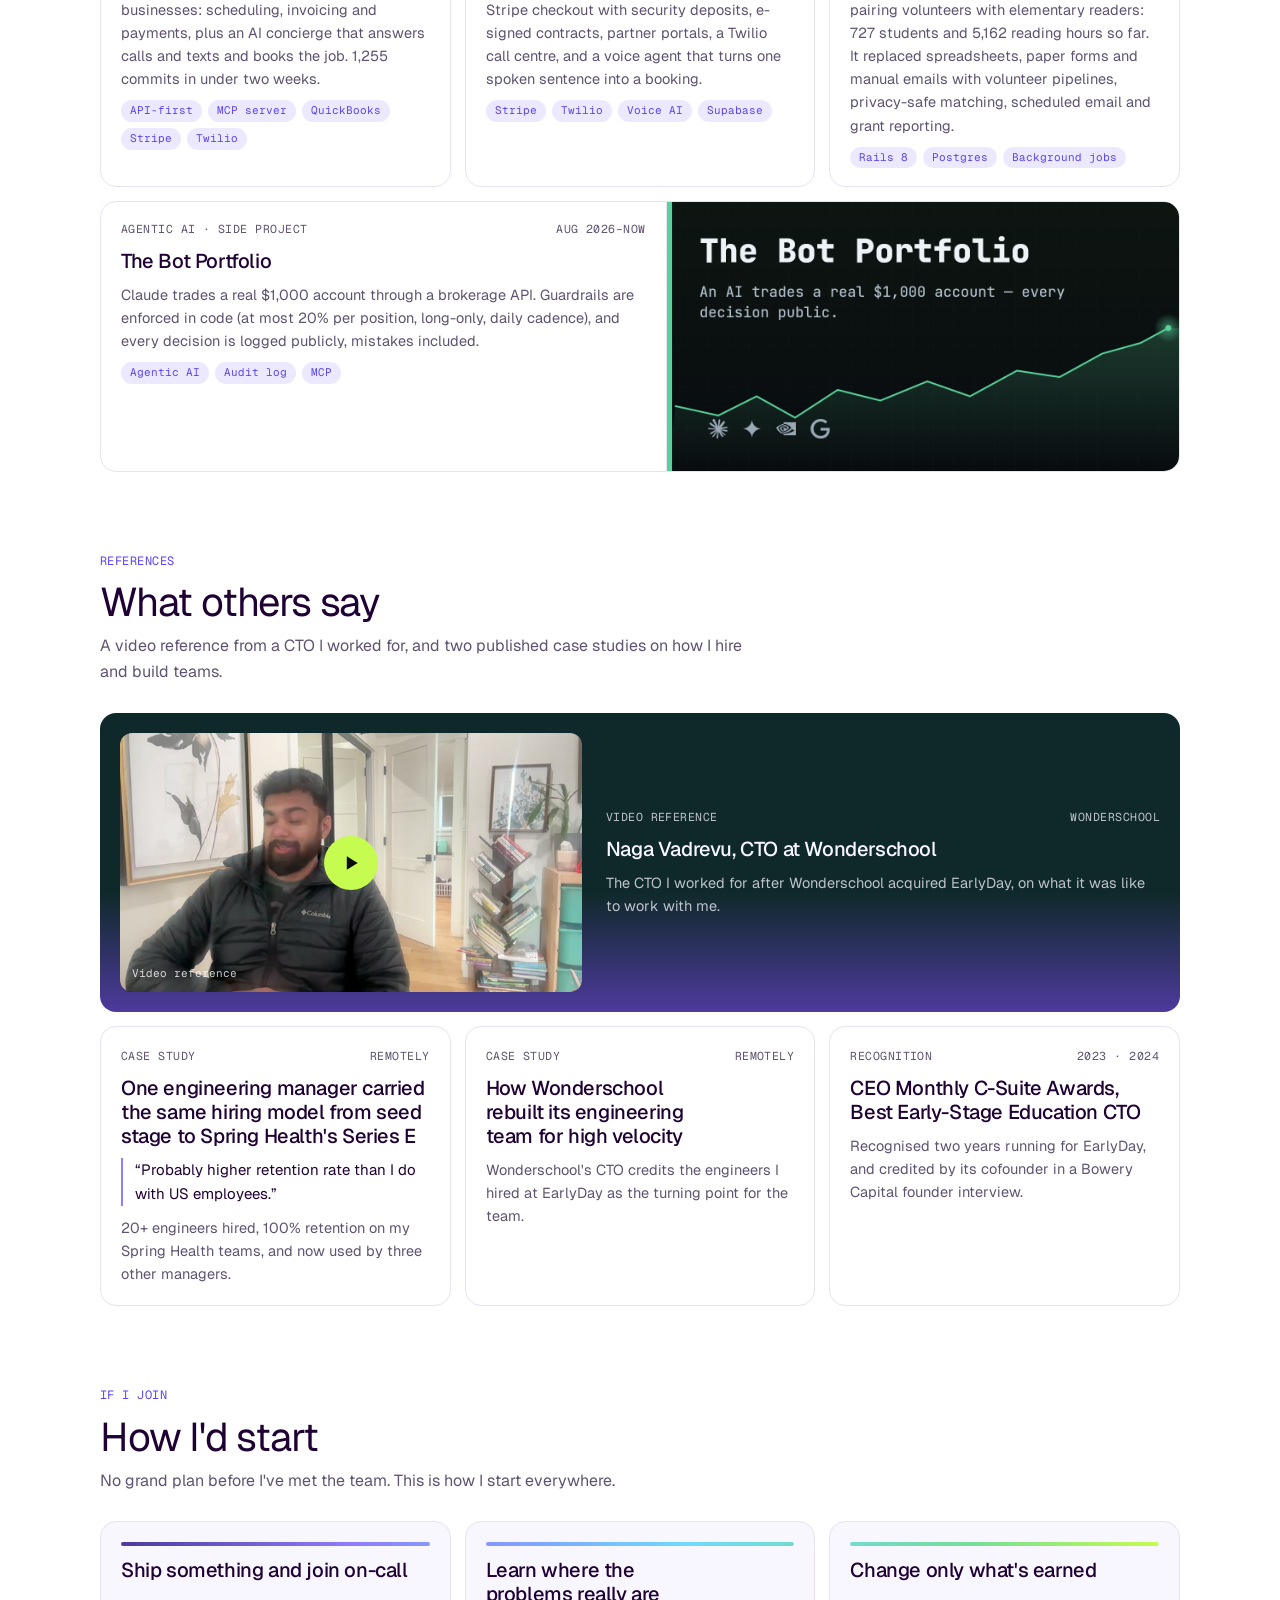
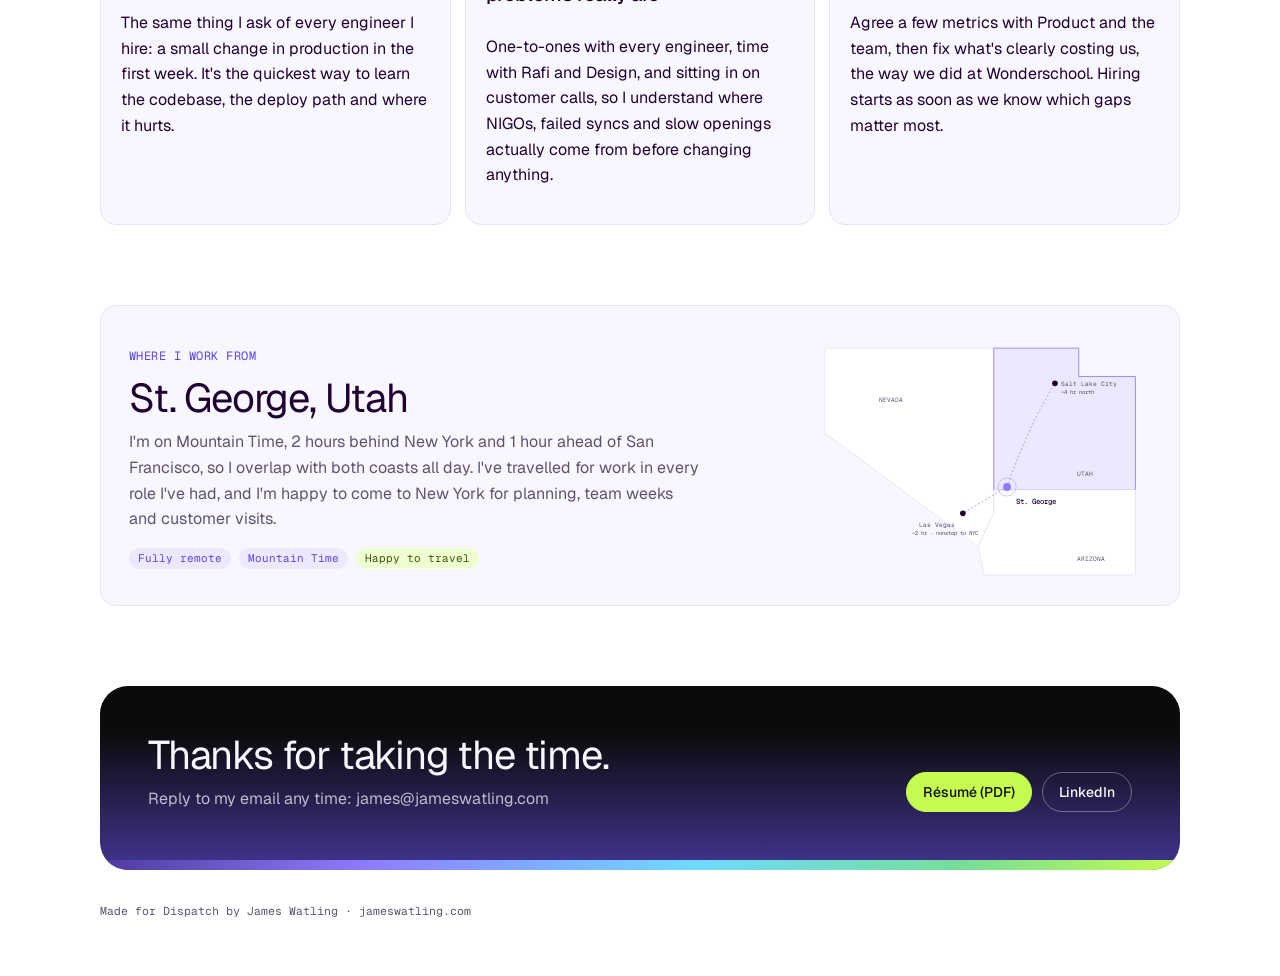
==== commit 3a2cb017: "feat: portal UX pass for the Dispatch page Playlist cards under the player show each full question w" ====
--- a/apply/dispatch-r8vt/index.html
+++ b/apply/dispatch-r8vt/index.html
@@ -13,7 +13,7 @@
     <link rel="preconnect" href="https://fonts.googleapis.com">
     <link rel="preconnect" href="https://fonts.gstatic.com" crossorigin>
     <link rel="stylesheet" href="https://fonts.googleapis.com/css2?family=Geist:wght@300;400;500;600&family=Geist+Mono:wght@400;500&display=swap">
-    <link rel="stylesheet" href="/apply/assets/portal.css?v=657b8ae2">
+    <link rel="stylesheet" href="/apply/assets/portal.css?v=d89d97d2">
 
     <script type="application/json" id="portal-config">
     {
@@ -48,7 +48,7 @@
         <div>
           <div class="label" style="color:rgba(248,247,255,.7)">Prepared for the Dispatch team · October 2026</div>
           <h1 style="margin-top:14px">A player-coach for the team building <em>wealth's data layer</em>.</h1>
-          <p class="lede">Every advisory firm runs CRMs, custodians and planning tools that were never built to talk to each other. Opening accounts in minutes and cutting NIGOs is as much a delivery problem as a product one, and delivery is what I do best. Start with the 30-second intro.</p>
+          <p class="lede">Advisory firms run CRMs, custodians and planning tools that were never built to talk to each other. Making that data flow reliably is a delivery problem as much as a product one, and delivery is where I do my best work.</p>
         </div>
         <div class="mini-stage intro-video" data-inline-video="intro.mp4" data-name="Intro video" role="button" tabindex="0" aria-label="Play a 30-second intro from James">
           <img data-inline-poster="intro.jpg" alt="">
@@ -61,23 +61,21 @@
         <a class="btn ghost" href="#fit">How I fit the role</a>
       </div>
       <div class="stats">
-        <div class="stat"><b>20+</b><span>engineers hired across Spring Health, Wonderschool and EarlyDay, with 100% retention on my Spring Health teams</span></div>
-        <div class="stat"><b>0 → exit</b><span>Founding CTO at EarlyDay, from first commit to acquisition by Wonderschool</span></div>
-        <div class="stat"><b>15,000</b><span>telehealth sessions a day on the Spring Health and Alma platforms my teams own</span></div>
+        <div class="stat"><b>20+</b><span>engineers hired, with 100% retention on my Spring Health teams</span></div>
+        <div class="stat"><b>0 → exit</b><span>Founding CTO at EarlyDay, through acquisition by Wonderschool</span></div>
+        <div class="stat"><b>15,000</b><span>telehealth sessions a day on platforms my teams own</span></div>
       </div>
     </div>
     <div class="strip"></div>
   </header>
 
-  <div class="how" aria-label="How this page works">
-    <div><span class="label">Watch</span><p>Your five questions, answered on video, plus how I got here and why Dispatch. Click any transcript line to jump, or open theater view.</p></div>
-    <div><span class="label">Read</span><p>Prefer text? Every answer is <a href="#written">written out below the videos</a>.</p></div>
-    <div><span class="label">Check</span><p>How my experience maps to the role, what I've built this year, and references you can verify.</p></div>
-  </div>
+  <nav class="secnav" aria-label="Sections">
+    <a href="#answers">Videos</a><a href="#written">Written answers</a><a href="#fit">Role fit</a><a href="#builds">Builds</a><a href="#proof">References</a><a href="#plan">How I'd start</a>
+  </nav>
 
   <section id="answers" data-sec="Answers">
     <div class="sec-head">
-      <div><span class="label">Your questions</span><h2>Five answers, on video</h2><p>Plus how I got here, and why Dispatch.</p></div>
+      <div><span class="label">Your questions</span><h2>Five answers, on video</h2><p>Pick any question below. Each video has a transcript you can click to jump.</p></div>
       <div class="nav-btns">
         <span class="pos" id="pos">1 of 7</span>
         <button id="prev" aria-label="Previous question"><svg viewBox="0 0 16 16" fill="none" stroke="currentColor" stroke-width="2"><path d="M10 3 5 8l5 5"/></svg></button>
@@ -107,7 +105,7 @@
         <div class="t-body" id="tbody"></div>
       </aside>
     </div>
-    <div class="rail" id="rail" role="list"></div>
+    <div class="rail" id="rail" role="list" aria-label="Choose a video"></div>
   </section>
 
   <section id="written" data-sec="Written answers">
@@ -146,8 +144,8 @@
     </div>
     <div class="fit2">
       <div class="fit2-head"><span>You need</span><span>I've done</span><span>At Dispatch, I'd</span></div>
+      <div class="fit2-row"><div class="need">Connective tissue with Product</div><div class="done"><span class="m">I've done</span>Made the business case for that migration to leadership. My teams agree sprint outcomes with Product and write designs, not just tickets.</div><div class="do"><span class="m">At Dispatch, I'd</span>Sequence the roadmap with Rafi, and tie each project to a customer metric: time to open, NIGO rate, sync failures.</div><div class="go"><button data-goto-q="startup-em">▶ Q1</button></div></div>
       <div class="fit2-row"><div class="need">Own execution end to end</div><div class="done"><span class="m">I've done</span>Spring Health: moved telehealth from a legacy vendor to a custom Zoom platform with no dropped sessions. Failures fell from 15% to under 5%, under budget.</div><div class="do"><span class="m">At Dispatch, I'd</span>Take ownership of the core workflow team's delivery from week one, with a weekly outcome review shared with Product.</div><div class="go"><button data-goto-q="team-relationship">▶ Q2</button></div></div>
-      <div class="fit2-row"><div class="need">Connective tissue with Product</div><div class="done"><span class="m">I've done</span>Made the business case for that migration to leadership. My teams agree sprint outcomes with Product and write designs, not just tickets.</div><div class="do"><span class="m">At Dispatch, I'd</span>Sequence the roadmap with Rafi, and tie each project to a customer metric: time to open, NIGO rate, sync failures.</div><div class="go"><button data-goto-q="startup-em">▶ Q1</button></div></div>
       <div class="fit2-row"><div class="need">Build the delivery system</div><div class="done"><span class="m">I've done</span>Wonderschool: Datadog, deploy on merge with GitHub Actions, feature flags and coverage gates. Support tickets fell 85%.</div><div class="do"><span class="m">At Dispatch, I'd</span>Review CI, flags and the test pyramid early, and cut cycle time without adding ceremony.</div><div class="go"><button data-goto-q="execution-systems">▶ Q3</button></div></div>
       <div class="fit2-row"><div class="need">Hire and scale to 20–30</div><div class="done"><span class="m">I've done</span>Dozens hired. Rebuilt loops around system design and pair programming. 100% retention at Spring Health, and three other managers now use my model. Today: 15 engineers across 3 teams.</div><div class="do"><span class="m">At Dispatch, I'd</span>Build the headcount plan, job descriptions and a calibrated loop with the VP of Talent. New hires ship on day one.</div><div class="go"><button data-goto-q="hiring-onboarding">▶ Q4</button></div></div>
       <div class="fit2-row"><div class="need">On-call and incidents</div><div class="done"><span class="m">I've done</span>My teams own about 15,000 sessions a day plus clinical notes and HIPAA compliance, with on-call and post-mortems.</div><div class="do"><span class="m">At Dispatch, I'd</span>Set SLOs on account opening and sync paths, a clear rotation, and post-mortems whose follow-ups get done.</div><div class="go"></div></div>
@@ -214,7 +212,7 @@
 
   <section id="proof" data-sec="Proof">
     <div class="sec-head">
-      <div><span class="label">Proof</span><h2>Don't take my word for it</h2>
+      <div><span class="label">References</span><h2>What others say</h2>
       <p>A video reference from a CTO I worked for, and two published case studies on how I hire and build teams.</p></div>
     </div>
     <div class="proof">
@@ -299,6 +297,6 @@
 </div>
 <footer><div class="wrap">Made for Dispatch by James Watling · jameswatling.com</div></footer>
 </main>
-<script src="/apply/assets/portal.js?v=f8118865" defer></script>
+<script src="/apply/assets/portal.js?v=2e08d491" defer></script>
 </body>
 </html>
--- a/apply/assets/portal.css
+++ b/apply/assets/portal.css
@@ -55,7 +55,7 @@
 .hero .actions { display: flex; flex-wrap: wrap; gap: 10px; }
 .stats { display: grid; grid-template-columns: repeat(auto-fit, minmax(min(100%, 220px), 1fr)); gap: 12px; }
 .stat { border-radius: 8px; padding: 16px; background: linear-gradient(180deg, rgba(248,247,255,.12), rgba(248,247,255,0)); border: 1px solid rgba(248,247,255,.12); display: grid; gap: 4px; }
-.stat b { font-weight: 400; font-size: 32px; letter-spacing: -0.03em; line-height: 1; font-variant-numeric: tabular-nums; }
+.stat b { font-weight: 400; font-size: clamp(26px, 3vw, 32px); letter-spacing: -0.03em; line-height: 1; font-variant-numeric: tabular-nums; }
 .stat span { font-size: 13.5px; color: rgba(248,247,255,.72); }
 .strip { height: 10px; background: var(--strip); }
 
@@ -63,6 +63,31 @@
 .sec-head { display: flex; justify-content: space-between; align-items: end; gap: 12px 24px; flex-wrap: wrap; margin-bottom: 28px; }
 .sec-head .label { color: var(--purple-ink); display: block; margin-bottom: 10px; }
 .sec-head p { margin: 10px 0 0; color: var(--muted); max-width: 60ch; }
+
+/* Section nav */
+.secnav { position: sticky; top: env(safe-area-inset-top, 0px); z-index: 30; display: flex; gap: 4px; overflow-x: auto; scrollbar-width: none;
+  margin: 16px -20px 0; padding: 10px 20px; background: color-mix(in oklab, var(--bg) 88%, transparent); backdrop-filter: blur(10px); -webkit-backdrop-filter: blur(10px); border-bottom: 1px solid var(--line); }
+.secnav::-webkit-scrollbar { display: none; }
+.secnav a { flex: none; font-size: 13.5px; text-decoration: none; color: var(--muted); padding: 6px 12px; border-radius: 999px; }
+.secnav a:hover { color: var(--ink); background: var(--surface); }
+.secnav a.on { color: var(--purple-ink); background: var(--purple-soft); }
+section { scroll-margin-top: 64px; }
+
+/* Playlist under the player */
+.rail { display: grid; grid-template-columns: repeat(auto-fill, minmax(196px, 1fr)); gap: 10px; padding-top: 14px; }
+.q { display: grid; grid-template-columns: 30px minmax(0, 1fr); gap: 10px; align-items: start; text-align: left; cursor: pointer; background: var(--card); border: 1px solid var(--line); border-radius: 12px; padding: 12px; }
+.q:hover { border-color: var(--purple); }
+.q .qplay { width: 30px; height: 30px; border-radius: 50%; background: var(--purple-soft); color: var(--purple-ink); display: grid; place-items: center; font-size: 13px; }
+.q .qplay svg { width: 11px; height: 11px; margin-left: 2px; }
+.q .qbody { display: grid; gap: 6px; min-width: 0; }
+.q .n { display: flex; justify-content: space-between; font-family: var(--mono); font-size: 11px; color: var(--muted); }
+.q .tt { font-size: 13.5px; font-weight: 500; line-height: 1.35; display: -webkit-box; -webkit-line-clamp: 3; -webkit-box-orient: vertical; overflow: hidden; }
+.q .prog { height: 3px; background: var(--line); border-radius: 3px; overflow: hidden; }
+.q .prog i { display: block; height: 100%; background: var(--purple); }
+.q[aria-current="true"] { border-color: var(--purple); box-shadow: 0 0 0 1px var(--purple); background: var(--surface); }
+.q[aria-current="true"] .qplay { background: var(--purple); color: #fff; }
+.q.extra .n span:first-child { color: var(--purple-ink); }
+@media (max-width: 560px) { .rail { grid-template-columns: 1fr; gap: 8px; } .q .tt { -webkit-line-clamp: 2; } }
 
 /* How this page works */
 .how { display: grid; grid-template-columns: repeat(3, minmax(0, 1fr)); gap: 12px 28px; padding: 22px 4px 0; }
@@ -116,15 +141,6 @@
 .line .ts { font-family: var(--mono); font-size: 11.5px; padding-top: 3px; font-variant-numeric: tabular-nums; }
 .line.active { background: var(--purple-soft); color: var(--ink); }
 .line.active .ts { color: var(--purple-ink); }
-.rail { display: flex; gap: 12px; overflow-x: auto; scroll-snap-type: x mandatory; padding-block: 16px 8px; scrollbar-width: thin; }
-.q { flex: 0 0 min(240px, 72%); scroll-snap-align: start; text-align: left; cursor: pointer; background: var(--card); border: 1px solid var(--line); border-radius: 12px; padding: 14px; display: grid; gap: 8px; align-content: start; }
-.q:hover { border-color: var(--purple); }
-.q[aria-current="true"] { border-color: var(--purple); box-shadow: 0 0 0 1px var(--purple); background: var(--surface); }
-.q .n { display: flex; justify-content: space-between; font-family: var(--mono); font-size: 11.5px; color: var(--muted); }
-.q .n .w { color: var(--live); }
-.q .tt { font-weight: 500; font-size: 14.5px; line-height: 1.35; }
-.q .prog { height: 3px; background: var(--line); border-radius: 3px; overflow: hidden; }
-.q .prog i { display: block; height: 100%; background: var(--purple); }
 .nav-btns { display: flex; gap: 8px; align-items: center; }
 .nav-btns .pos { font-family: var(--mono); font-size: 12px; color: var(--muted); margin-right: 4px; }
 .nav-btns button { width: 38px; height: 38px; border-radius: 50%; border: 1px solid var(--line); background: var(--card); cursor: pointer; display: grid; place-items: center; }
@@ -223,6 +239,16 @@
 .stage:fullscreen video { object-fit: contain; }
 .stage:fullscreen .ctrl-theater { display: none; }
 
+@media (max-width: 560px) {
+  .hero .lede { font-size: 16px; }
+  .hero .actions .btn.ghost { display: none; }
+  .stats { gap: 8px; }
+  .stat { display: grid; grid-template-columns: 92px minmax(0, 1fr); align-items: center; gap: 10px; padding: 12px 14px; }
+  .stat b { font-size: 24px; }
+  .stat span { font-size: 13px; }
+  .transcript { max-height: 240px; }
+  .secnav { margin-inline: -20px; }
+}
 @media (max-width: 560px) {
   .stage .lower { padding: 28px 12px 10px; gap: 8px; }
   .stage .qtitle { font-size: 13.5px; }
@@ -287,7 +313,8 @@
 .chip.lime { background: #effed2; color: #3d5a00; }
 
 /* Location */
-.where { display: grid; grid-template-columns: minmax(0, 1fr) minmax(0, 1.1fr); gap: 24px; align-items: center; background: var(--surface); border: 1px solid var(--line); border-radius: 16px; padding: clamp(20px, 4vw, 36px); }
+.where { display: grid; grid-template-columns: minmax(0, 1.4fr) minmax(0, 1fr); gap: 24px; align-items: center; background: var(--surface); border: 1px solid var(--line); border-radius: 16px; padding: clamp(18px, 3vw, 28px); }
+.where .map { max-width: 340px; justify-self: end; }
 @media (max-width: 760px) { .where { grid-template-columns: 1fr; } }
 .where p { margin: 10px 0 0; color: var(--muted); max-width: 52ch; }
 .where .facts { display: flex; flex-wrap: wrap; gap: 8px; margin-top: 16px; }
